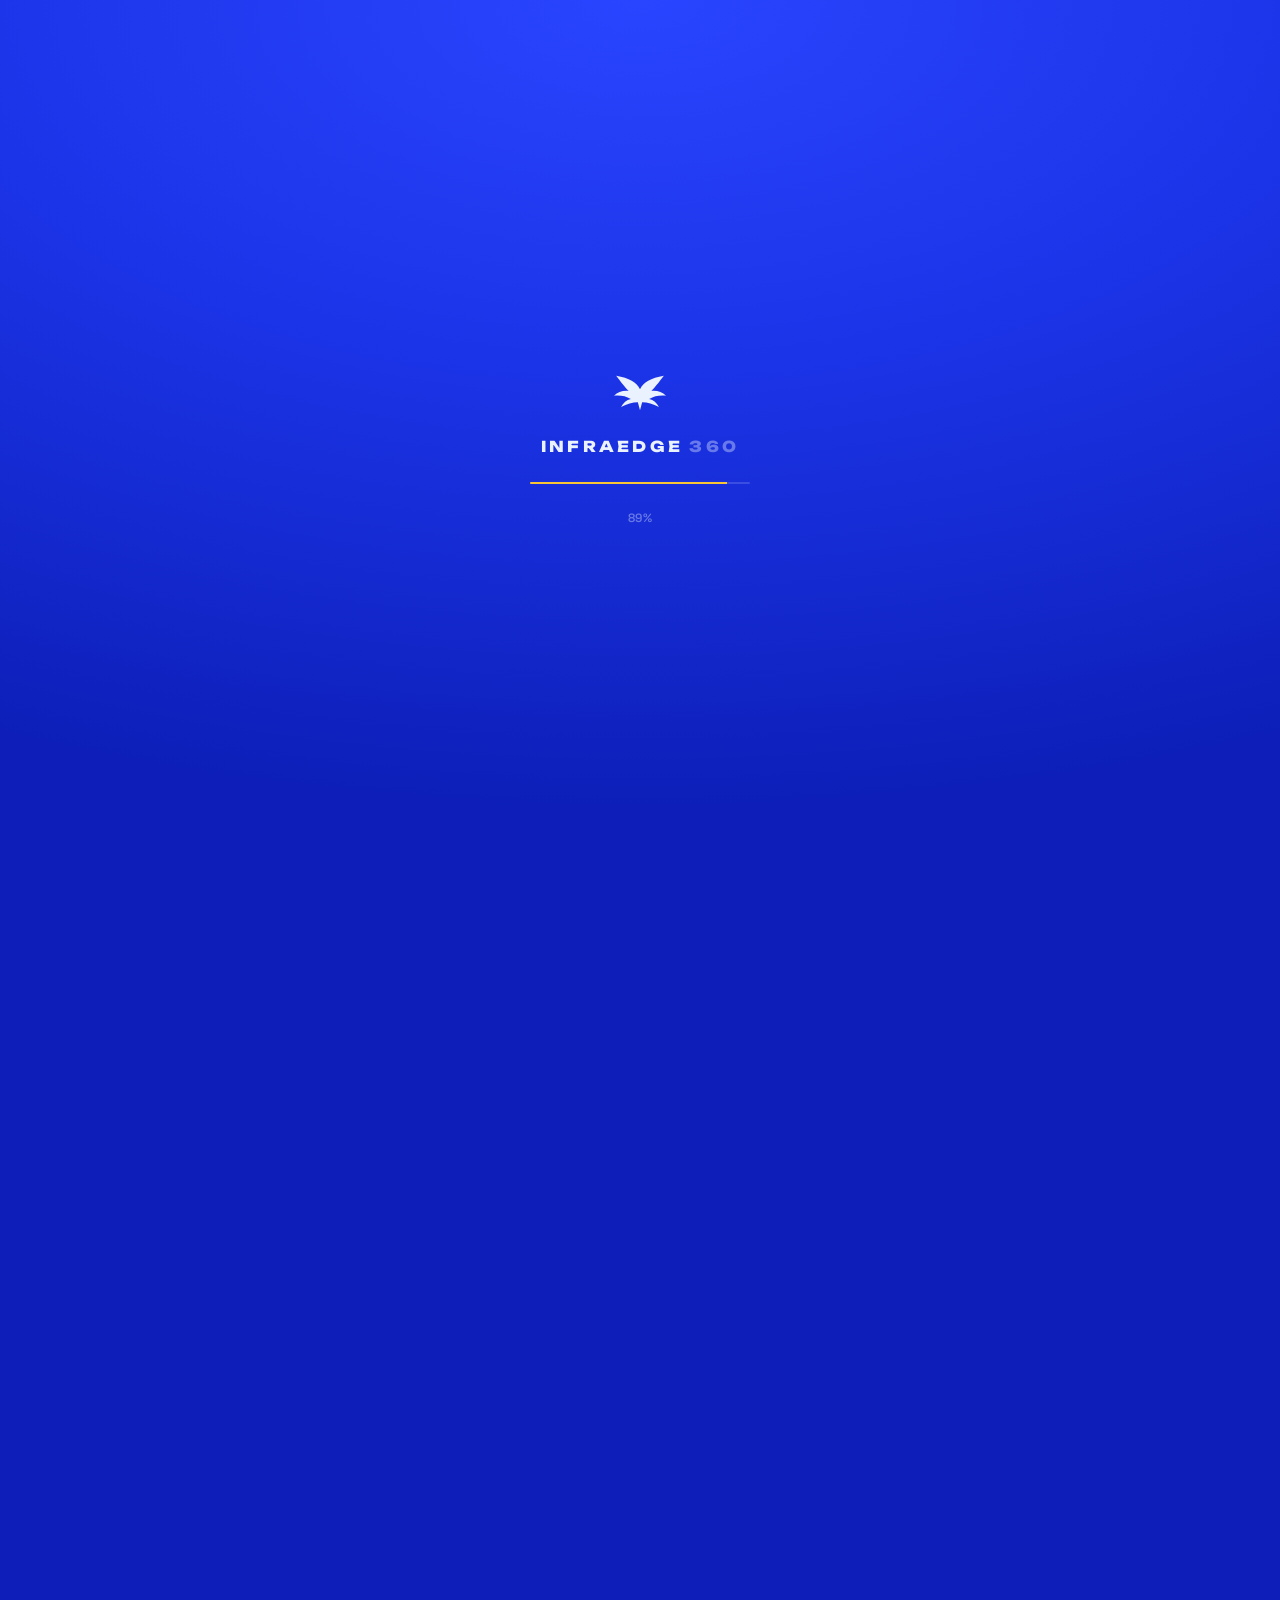
==== index.html @ 4cd75da1 "Rename infrahome.html to index.html" ====
<!DOCTYPE html>
<html lang="en">
<head>
<meta charset="UTF-8">
<meta name="viewport" content="width=device-width, initial-scale=1.0">
<title>InfraEdge 360</title>
<link rel="preconnect" href="https://fonts.googleapis.com">
<link rel="preconnect" href="https://fonts.gstatic.com" crossorigin>
<link href="https://fonts.googleapis.com/css2?family=Unbounded:wght@500;700;900&family=Space+Grotesk:wght@400;500;600;700&display=swap" rel="stylesheet">
<style>
  :root{
    --cobalt-1:#0d1fb8;
    --cobalt-2:#1c34e8;
    --cobalt-3:#2a45ff;
    --ice:#eaf1ff;
    --ice-dim:rgba(234,241,255,0.62);
    --ice-faint:rgba(234,241,255,0.38);
  }

  *{margin:0;padding:0;box-sizing:border-box;}

  /* ============ PRELOADER ============ */
  .preloader{
    position:fixed;
    inset:0;
    z-index:9999;
    display:flex;
    flex-direction:column;
    align-items:center;
    justify-content:center;
    gap:26px;
    background:
      radial-gradient(120% 90% at 50% 0%, var(--cobalt-3) 0%, var(--cobalt-2) 45%, var(--cobalt-1) 100%);
    transition:opacity .6s ease, visibility .6s ease;
  }

  .preloader.hide{
    opacity:0;
    visibility:hidden;
    pointer-events:none;
  }

  .preloader-mark{
    width:52px;
    height:36px;
    display:flex;
    align-items:center;
    justify-content:center;
    animation:preloader-pulse 1.6s ease-in-out infinite;
  }
  .preloader-mark svg{width:100%;height:100%;display:block;}

  @keyframes preloader-pulse{
    0%,100%{ transform:scale(1); opacity:1; }
    50%{ transform:scale(0.86); opacity:0.55; }
  }

  .preloader-word{
    font-family:'Unbounded',sans-serif;
    font-weight:800;
    font-size:15px;
    letter-spacing:0.22em;
    color:var(--ice);
    text-transform:uppercase;
  }
  .preloader-word span{
    color:var(--ice-faint);
    margin-left:6px;
  }

  .preloader-bar{
    width:220px;
    height:2px;
    background:rgba(234,241,255,0.16);
    overflow:hidden;
    border-radius:2px;
  }

  .preloader-bar-fill{
    height:100%;
    width:0%;
    background:#f8c635;
    transition:width .25s ease;
  }

  .preloader-percent{
    font-family:'Space Grotesk',sans-serif;
    font-size:12px;
    font-weight:600;
    letter-spacing:0.05em;
    color:var(--ice-faint);
  }

  @media (prefers-reduced-motion: reduce){
    .preloader-mark{ animation:none; }
  }

  html,body{
    height:100%;
    background:var(--cobalt-1);
    color:var(--ice);
    font-family:'Space Grotesk',sans-serif;
    overflow-x:hidden;
  }

  /* ============ HERO / BACKGROUND ============ */
  .hero{
    position:relative;
    min-height:100vh;
    width:100%;
    display:flex;
    flex-direction:column;
    justify-content:center;
    align-items:center;
    text-align:center;
    overflow:hidden;
    background:
      radial-gradient(120% 90% at 50% 0%, var(--cobalt-3) 0%, var(--cobalt-2) 45%, var(--cobalt-1) 100%);
  }

  /* Real video layer */
  .bg-video{
    position:absolute;
    inset:0;
    width:100%;
    height:100%;
    object-fit:cover;
    z-index:0;
    opacity:0.55;
    mix-blend-mode:screen;
    filter:saturate(1.3) contrast(1.05);
  }

  /* Canvas particle-streak layer */
  #streaks{
    position:absolute;
    inset:0;
    width:100%;
    height:100%;
    z-index:1;
    mix-blend-mode:overlay;
    opacity:0.9;
  }

  .hero::after{
    content:"";
    position:absolute;
    inset:0;
    z-index:2;
    background:radial-gradient(60% 55% at 50% 48%, rgba(13,31,184,0.15) 0%, rgba(13,31,184,0.55) 100%);
    pointer-events:none;
  }

  .top-border{
    position:absolute;
    top:0;left:0;right:0;
    height:3px;
    background:#000;
    z-index:5;
  }

  /* ============ NAV ============ */
  nav{
    position:absolute;
    top:0;left:0;right:0;
    z-index:10;
    display:grid;
    grid-template-columns:1fr auto 1fr;
    align-items:center;
    padding:32px 56px;
  }

  .nav-item{
    color:var(--ice-dim);
    font-size:14px;
    font-weight:600;
    letter-spacing:0.01em;
    text-decoration:none;
    transition:color .25s ease;
    display:inline-flex;
    align-items:baseline;
    gap:5px;
    line-height:1;
  }
  .nav-item:hover{color:var(--ice);}
  .nav-item sup{
    font-size:11px;
    color:var(--ice-faint);
    font-weight:600;
    top:0;
  }
  .nav-item.active{color:var(--ice);font-weight:700;}

  .nav-mark{
    width:26px;height:26px;
    display:flex;align-items:center;justify-content:center;
    justify-self:center;
  }
  .nav-mark svg{width:100%;height:100%;display:block;}

  .nav-left{justify-self:start;display:flex;gap:36px;align-items:center;}
  .nav-right{justify-self:end;display:flex;gap:36px;align-items:center;}

  /* ============ WORDMARK ============ */
  .wordmark-wrap{
    position:relative;
    z-index:6;
    padding:120px 24px 80px;
  }

  .wordmark{
    font-family:'Unbounded',sans-serif;
    font-weight:800;
    font-size:clamp(34px,6.4vw,84px);
    line-height:1.08;
    letter-spacing:-0.015em;
    color:var(--ice);
    display:flex;
    flex-direction:column;
    align-items:center;
    justify-content:center;
    user-select:none;
  }
  .wordmark span{display:block;}

  .tagline{
    margin-top:22px;
    max-width:780px;
    font-size:clamp(15px,1.7vw,19px);
    line-height:1.55;
    color:var(--ice-dim);
    font-weight:400;
    letter-spacing:0.005em;
  }
  .tagline strong{
    color:var(--ice);
    font-weight:700;
  }

  /* ============ CTA BUTTONS ============ */
  .cta-row{
    margin-top:40px;
    display:flex;
    gap:22px;
    flex-wrap:wrap;
    justify-content:center;
  }

  .btn{
    font-family:'Space Grotesk',sans-serif;
    font-size:15px;
    font-weight:700;
    letter-spacing:0.02em;
    text-decoration:none;
    padding:17px 30px;
    display:inline-flex;
    align-items:center;
    gap:10px;
    border-radius:2px;
    transition:transform .2s ease, box-shadow .2s ease, background .2s ease;
  }

  .btn-primary{
    background:#f8c635;
    color:#0d1fb8;
    box-shadow:6px 6px 0 rgba(0,0,0,0.18);
  }
  .btn-primary:hover{
    transform:translate(-2px,-2px);
    box-shadow:8px 8px 0 rgba(0,0,0,0.22);
  }
  .btn-primary svg{width:16px;height:16px;}

  .btn-outline{
    background:transparent;
    color:var(--ice);
    border:1.5px solid rgba(234,241,255,0.75);
  }
  .btn-outline:hover{
    background:rgba(234,241,255,0.08);
    border-color:var(--ice);
  }

  /* ============ STATS ROW ============ */
  .stats-row{
    margin-top:52px;
    display:flex;
    align-items:center;
    justify-content:center;
    gap:0;
    flex-wrap:wrap;
  }

  .stat{
    padding:0 34px;
    text-align:left;
  }
  .stat:not(:last-child){
    border-right:1px solid rgba(234,241,255,0.25);
  }

  .stat-num{
    font-family:'Unbounded',sans-serif;
    font-weight:800;
    font-size:clamp(26px,3.4vw,40px);
    line-height:1;
    color:var(--ice);
  }
  .stat-label{
    margin-top:6px;
    font-size:12px;
    font-weight:600;
    letter-spacing:0.04em;
    text-transform:uppercase;
    color:var(--ice-faint);
  }

  @media (max-width:640px){
    .stats-row{gap:18px;}
    .stat{padding:0 18px;}
  }

  /* ============ COMPANY ABOUT / VISION & MISSION ============ */
  .about-co{
    background:#05070f;
    color:var(--ice);
    padding:110px 56px 120px;
  }

  .about-co .eyebrow{
    color:var(--ice-faint);
  }

  .about-co-inner{
    max-width:1400px;
    margin:0 auto;
    display:grid;
    grid-template-columns:0.85fr 1.15fr;
    gap:56px;
    align-items:start;
  }

  .about-co-title{
    font-family:'Unbounded',sans-serif;
    font-weight:800;
    font-size:clamp(36px,5.6vw,68px);
    line-height:0.96;
    letter-spacing:-0.01em;
    text-transform:uppercase;
    color:var(--ice);
    margin-top:18px;
  }

  .about-co-title .outline{
    -webkit-text-stroke:1.5px var(--ice);
    color:transparent;
  }

  .about-co-desc{
    font-size:clamp(15px,1.5vw,17px);
    line-height:1.7;
    color:var(--ice-dim);
    max-width:640px;
  }

  .about-co-pillars{
    display:grid;
    grid-template-columns:1fr 1fr;
    gap:18px;
    margin-top:30px;
  }

  .pillar{
    background:rgba(234,241,255,0.05);
    border:1px solid rgba(234,241,255,0.10);
    border-left:3px solid #5a8bff;
    padding:22px 24px;
  }

  .pillar-label{
    display:block;
    font-family:'Unbounded',sans-serif;
    font-weight:800;
    font-size:12px;
    letter-spacing:0.08em;
    text-transform:uppercase;
    color:#5a8bff;
    margin-bottom:10px;
  }

  .pillar-text{
    font-size:14px;
    line-height:1.6;
    color:var(--ice-dim);
  }

  @media (max-width:900px){
    .about-co{ padding:70px 24px 80px; }
    .about-co-inner{ grid-template-columns:1fr; gap:28px; }
  }

  @media (max-width:520px){
    .about-co-pillars{ grid-template-columns:1fr; }
  }

  /* ============ SERVICES MARQUEE ============ */
  .marquee{
    position:relative;
    width:100%;
    background:#f6f5f1;
    overflow:hidden;
    padding:26px 0;
    border-top:1px solid rgba(13,31,184,0.08);
  }

  .marquee-track{
    display:flex;
    width:max-content;
    animation:marquee-scroll 26s linear infinite;
  }

  .marquee:hover .marquee-track{
    animation-play-state:paused;
  }

  .marquee-group{
    display:flex;
    align-items:center;
    flex-shrink:0;
  }

  .marquee-item{
    display:flex;
    align-items:center;
    font-family:'Unbounded',sans-serif;
    font-weight:800;
    font-size:clamp(24px,3.4vw,42px);
    letter-spacing:-0.01em;
    color:#0d1fb8;
    white-space:nowrap;
    padding:0 34px;
  }

  .marquee-dot{
    width:9px;height:9px;
    border-radius:50%;
    background:#0d1fb8;
    margin-left:34px;
    flex-shrink:0;
  }

  @keyframes marquee-scroll{
    from{ transform:translateX(0); }
    to{ transform:translateX(-50%); }
  }

  /* ============ SERVICES SECTION ============ */
  .services{
    background:#f6f5f1;
    color:#0b0e1a;
    padding:90px 56px 0;
  }

  .services-head{
    display:flex;
    justify-content:space-between;
    align-items:flex-end;
    gap:40px;
    flex-wrap:wrap;
    max-width:1400px;
    margin:0 auto 56px;
  }

  .eyebrow{
    font-family:'Space Grotesk',sans-serif;
    font-size:13px;
    font-weight:700;
    letter-spacing:0.14em;
    color:#5a5f73;
    margin-bottom:18px;
    display:block;
  }

  .services-title{
    font-family:'Unbounded',sans-serif;
    font-weight:800;
    font-size:clamp(34px,5.2vw,64px);
    line-height:0.98;
    letter-spacing:-0.01em;
    color:#0b0e1a;
    text-transform:uppercase;
    margin:0;
  }

  .services-title .outline{
    -webkit-text-stroke:1.5px #0b0e1a;
    color:transparent;
  }

  .services-sub{
    font-family:'Space Grotesk',sans-serif;
    font-size:clamp(15px,1.5vw,18px);
    line-height:1.5;
    color:#3d4258;
    max-width:360px;
    padding-bottom:8px;
  }

  .services-grid{
    max-width:1400px;
    margin:0 auto;
    display:grid;
    grid-template-columns:repeat(3, 1fr);
    gap:22px;
    background:transparent;
    padding-bottom:90px;
  }

  .service-card{
    position:relative;
    padding:26px 26px 24px;
    min-height:250px;
    display:flex;
    flex-direction:column;
    overflow:hidden;
    cursor:pointer;
    border-radius:14px;
    box-shadow:0 10px 24px -14px rgba(5,7,15,0.35);
    transition:transform .32s cubic-bezier(.2,.8,.2,1), box-shadow .32s ease;
    will-change:transform;
  }

  .service-card::before{
    content:"";
    position:absolute;
    inset:0;
    border-radius:14px;
    background:radial-gradient(120% 90% at 100% 0%, rgba(255,255,255,0.10), transparent 60%);
    opacity:0;
    transition:opacity .32s ease;
    pointer-events:none;
  }

  .service-card::after{
    content:"";
    position:absolute;
    left:0;right:0;bottom:0;
    height:0;
    background:currentColor;
    opacity:0.9;
    border-radius:0 0 14px 14px;
    transition:height .28s ease;
  }

  .service-card:hover{
    transform:translateY(-8px);
    box-shadow:0 26px 44px -16px rgba(5,7,15,0.5);
    z-index:2;
  }
  .service-card:hover::before{ opacity:1; }
  .service-card:hover::after{ height:4px; }
  .service-card:hover .card-icon{ transform:scale(1.08) rotate(-4deg); }
  .service-card:hover .card-title{ letter-spacing:0.002em; }
  .service-card:hover .card-link{ gap:9px; }

  .card-navy{ background:#0c1c6e; color:#eaf1ff; }
  .card-blue{ background:#1c34e8; color:#eaf1ff; }
  .card-black{ background:#05070f; color:#eaf1ff; border:1px solid rgba(234,241,255,0.10); }

  .card-navy::after,.card-blue::after,.card-black::after{ color:#5a8bff; }

  .card-top{
    display:flex;
    justify-content:space-between;
    align-items:flex-start;
    margin-bottom:22px;
  }

  .card-icon{
    width:40px;height:40px;
    background:#ffffff;
    color:#05070f;
    display:flex;align-items:center;justify-content:center;
    flex-shrink:0;
    transition:transform .32s cubic-bezier(.2,.8,.2,1);
  }
  .card-icon svg{width:19px;height:19px;}

  .card-index{
    font-family:'Space Grotesk',sans-serif;
    font-size:12px;
    font-weight:600;
    opacity:0.5;
  }

  .card-title{
    font-family:'Unbounded',sans-serif;
    font-weight:700;
    font-size:17px;
    line-height:1.25;
    margin-bottom:10px;
    transition:letter-spacing .32s ease;
  }

  .card-desc{
    font-family:'Space Grotesk',sans-serif;
    font-size:13px;
    line-height:1.5;
    opacity:0.75;
    max-width:300px;
    flex-grow:1;
  }

  .card-link{
    margin-top:18px;
    font-family:'Space Grotesk',sans-serif;
    font-size:12px;
    font-weight:700;
    letter-spacing:0.04em;
    text-decoration:none;
    color:inherit;
    display:inline-flex;
    align-items:center;
    gap:6px;
    width:fit-content;
    transition:gap .28s ease;
  }
  .card-link svg{width:12px;height:12px;}

  @media (max-width:900px){
    .services{padding:70px 24px 0;}
    .services-grid{grid-template-columns:1fr;}
  }

  @media (max-width:720px){
    nav{padding:22px 20px;}
    .nav-left, .nav-right{gap:20px;}
    .nav-item{font-size:12px;}
    .tagline{padding:0 12px;}
  }

  /* ============ BEHIND THE SCENES / PORTFOLIO REEL ============ */
  .bts{
    position:relative;
    background:#05070f;
    padding:110px 0 90px;
    overflow:hidden;
  }

  .bts-head{
    position:relative;
    max-width:1400px;
    margin:0 auto;
    padding:0 56px;
  }

  .bts-head .eyebrow{ color:var(--ice-faint); }

  .bts-heading{
    text-align:center;
    padding:0 24px 56px;
  }

  .bts-heading h2{
    font-family:'Unbounded',sans-serif;
    font-weight:800;
    text-transform:uppercase;
    line-height:0.92;
    letter-spacing:-0.01em;
    font-size:clamp(40px,7.4vw,110px);
    color:var(--ice);
  }

  .bts-heading .outline{
    -webkit-text-stroke:1.5px var(--ice);
    color:transparent;
  }

  /* INFINITE REEL WRAPPERS */
  .portfolio-reel-container{
    width:100%;
    overflow:hidden;
    position:relative;
  }

  .portfolio-reel-track{
    display:flex;
    width:max-content;
    animation:portfolio-scroll 35s linear infinite;
    will-change:transform;
  }

  .portfolio-reel-container:hover .portfolio-reel-track{
    animation-play-state:paused;
  }

  .bts-grid{
    display:grid;
    grid-template-columns:repeat(10, 280px);
    gap:12px;
    padding-right:12px;
    flex-shrink:0;
  }

  .bts-grid img{
    display:block;
    width:100%;
    aspect-ratio:4 / 3;
    object-fit:cover;
    background:#111528;
    border-radius:4px;
    transition:transform 0.3s ease, filter 0.3s ease;
  }

  .bts-grid img:hover{
    transform:scale(1.03);
    filter:brightness(1.1);
  }

  @keyframes portfolio-scroll{
    0%{ transform:translateX(0); }
    100%{ transform:translateX(-50%); }
  }

  .bts-foot{
    position:relative;
    max-width:1400px;
    margin:0 auto;
    padding:46px 56px 0;
    display:flex;
    justify-content:space-between;
    align-items:center;
    gap:24px;
    flex-wrap:wrap;
  }

  .bts-foot p{
    font-size:14px;
    line-height:1.5;
    color:var(--ice-dim);
    max-width:420px;
  }

  @media (max-width:900px){
    .bts{ padding:70px 0 60px; }
    .bts-head{ padding:0 24px; }
    .bts-grid{ grid-template-columns:repeat(10, 220px); gap:8px; padding-right:8px; }
    .bts-foot{ padding:34px 24px 0; }
  }

  @media (prefers-reduced-motion: reduce){
    .marquee-track, .portfolio-reel-track{ animation:none; }
  }

  /* ============ ABOUT / TEAM CAROUSEL ============ */
  .team{
    position:relative;
    background:#f6f5f1;
    color:#0b0e1a;
    padding:110px 56px 120px;
    overflow:hidden;
  }

  .team-head{
    max-width:1400px;
    margin:0 auto 46px;
  }

  .team-title{
    font-family:'Unbounded',sans-serif;
    font-weight:800;
    font-size:clamp(30px,4.6vw,54px);
    line-height:1.12;
    letter-spacing:-0.01em;
    color:#0b0e1a;
    max-width:640px;
  }

  .team-sub{
    margin-top:22px;
    font-size:clamp(15px,1.5vw,17px);
    line-height:1.6;
    color:#3d4258;
    max-width:560px;
  }

  .team-carousel-wrap{
    max-width:1400px;
    margin:0 auto;
    position:relative;
  }

  .team-viewport{
    overflow:hidden;
    width:100%;
  }

  .team-track{
    display:flex;
    gap:24px;
    will-change:transform;
    transition:transform .5s cubic-bezier(.2,.8,.2,1);
  }

  .team-card{
    position:relative;
    flex:0 0 calc((100% - 48px)/3);
    display:flex;
    flex-direction:column;
  }

  .team-photo-wrap{
    position:relative;
    background:#0b0e1a;
    border:2px solid #0b0e1a;
    box-shadow:9px 9px 0 rgba(11,14,26,0.9);
  }

  .team-photo{
    display:block;
    width:100%;
    aspect-ratio:3/3.35;
    object-fit:cover;
    filter:saturate(1.02);
  }

  .team-info{
    background:#fff;
    border:2px solid #0b0e1a;
    border-top:none;
    padding:18px 22px 20px;
    display:flex;
    align-items:flex-start;
    justify-content:space-between;
    gap:12px;
  }

  .team-name{
    font-family:'Unbounded',sans-serif;
    font-weight:800;
    font-size:15px;
    letter-spacing:0.005em;
    text-transform:uppercase;
    color:#0b0e1a;
    line-height:1.25;
  }

  .team-role{
    margin-top:7px;
    font-size:11px;
    font-weight:700;
    letter-spacing:0.06em;
    text-transform:uppercase;
    color:#5a5f73;
  }

  .team-index{
    font-family:'Space Grotesk',sans-serif;
    font-size:13px;
    font-weight:700;
    color:#0d1fb8;
    flex-shrink:0;
  }

  .team-controls{
    max-width:1400px;
    margin:38px auto 0;
    display:flex;
    align-items:center;
    justify-content:space-between;
    gap:24px;
  }

  .team-dots{
    display:flex;
    align-items:center;
    gap:8px;
  }

  .team-dot{
    width:10px;
    height:10px;
    border-radius:2px;
    border:2px solid #0b0e1a;
    background:transparent;
    padding:0;
    cursor:pointer;
    transition:width .3s ease, background .3s ease, border-color .3s ease;
  }

  .team-dot.active{
    width:34px;
    background:#0d1fb8;
    border-color:#0d1fb8;
  }

  .team-arrows{
    display:flex;
    gap:12px;
    flex-shrink:0;
  }

  .team-arrow{
    width:52px;
    height:52px;
    display:flex;
    align-items:center;
    justify-content:center;
    background:transparent;
    border:2px solid #0b0e1a;
    color:#0b0e1a;
    cursor:pointer;
    transition:background .25s ease, color .25s ease, border-color .25s ease;
  }
  .team-arrow svg{width:20px;height:20px;}

  .team-arrow:hover{
    background:#0b0e1a;
    color:#f6f5f1;
  }

  .team-arrow.next{
    background:#0d1fb8;
    border-color:#0d1fb8;
    color:#fff;
  }
  .team-arrow.next:hover{
    background:#0b0e1a;
    border-color:#0b0e1a;
  }

  .team-arrow:disabled{
    opacity:0.35;
    cursor:default;
  }
  .team-arrow:disabled:hover{
    background:transparent;
    color:#0b0e1a;
  }
  .team-arrow.next:disabled:hover{
    background:#0d1fb8;
    color:#fff;
  }

  @media (max-width:1080px){
    .team-card{ flex:0 0 calc((100% - 24px)/2); }
  }

  @media (max-width:720px){
    .team{ padding:80px 24px 90px; }
    .team-card{ flex:0 0 100%; }
    .team-controls{ margin-top:30px; }
  }

  /* ============ PROCESS / HOW WE WORK ============ */
  .process{
    background:#f6f5f1;
    color:#0b0e1a;
    padding:100px 56px 110px;
  }

  .process-head{
    max-width:1400px;
    margin:0 auto 56px;
  }

  .process-title{
    font-family:'Unbounded',sans-serif;
    font-weight:800;
    font-size:clamp(30px,4.8vw,58px);
    line-height:1.05;
    letter-spacing:-0.01em;
    text-transform:uppercase;
    color:#0b0e1a;
  }

  .process-title .accent{
    color:#0d1fb8;
  }

  .process-title .outline{
    -webkit-text-stroke:1.5px #0b0e1a;
    color:transparent;
  }

  .process-grid{
    max-width:1400px;
    margin:0 auto;
    display:grid;
    grid-template-columns:repeat(4, 1fr);
    gap:24px;
  }

  .process-card{
    background:#fff;
    border:2px solid #0b0e1a;
    box-shadow:8px 8px 0 rgba(11,14,26,0.9);
    padding:26px 24px 28px;
    display:flex;
    flex-direction:column;
  }

  .process-top{
    display:flex;
    align-items:center;
    gap:12px;
    margin-bottom:16px;
  }

  .process-num{
    font-family:'Unbounded',sans-serif;
    font-weight:800;
    font-size:20px;
    color:#0d1fb8;
    flex-shrink:0;
  }

  .process-line{
    flex:1;
    height:1px;
    background:#c9cad1;
  }

  .process-step-label{
    font-size:11px;
    font-weight:700;
    letter-spacing:0.08em;
    text-transform:uppercase;
    color:#5a5f73;
    flex-shrink:0;
  }

  .process-divider{
    height:2px;
    background:#0b0e1a;
    margin-bottom:18px;
  }

  .process-card-title{
    font-family:'Unbounded',sans-serif;
    font-weight:800;
    font-size:20px;
    letter-spacing:-0.005em;
    text-transform:uppercase;
    margin-bottom:12px;
  }

  .process-card-text{
    font-size:14px;
    line-height:1.6;
    color:#3d4258;
  }

  @media (max-width:1080px){
    .process-grid{ grid-template-columns:repeat(2, 1fr); gap:28px 24px; }
  }

  @media (max-width:640px){
    .process{ padding:80px 24px 90px; }
    .process-grid{ grid-template-columns:1fr; }
  }

  /* ============ COLLABORATIONS ============ */
  .collab{
    position:relative;
    background:#05070f;
    color:var(--ice);
    padding:110px 0 100px;
    overflow:hidden;
  }

  .collab-head{
    max-width:1000px;
    margin:0 auto;
    padding:0 24px;
    text-align:center;
  }

  .collab-head .eyebrow{
    color:var(--ice-faint);
    text-align:center;
  }

  .collab-title{
    font-family:'Unbounded',sans-serif;
    font-weight:800;
    font-size:clamp(32px,5.6vw,72px);
    line-height:1.05;
    letter-spacing:-0.01em;
    text-transform:uppercase;
    color:var(--ice);
  }

  .collab-title .accent{
    color:#5a8bff;
  }

  .collab-title .outline{
    -webkit-text-stroke:1.5px var(--ice);
    color:transparent;
  }

  .collab-sub{
    margin:22px auto 0;
    max-width:600px;
    font-size:clamp(14px,1.4vw,16px);
    line-height:1.6;
    color:var(--ice-dim);
  }

  .collab-rows{
    margin-top:64px;
    display:flex;
    flex-direction:column;
    gap:20px;
  }

  .collab-row{
    width:100%;
    overflow:hidden;
  }

  .collab-track{
    display:flex;
    width:max-content;
    gap:20px;
    animation:collab-scroll-left 32s linear infinite;
  }

  .collab-row.reverse .collab-track{
    animation-name:collab-scroll-right;
    animation-duration:36s;
  }

  .collab-row:hover .collab-track{
    animation-play-state:paused;
  }

  @keyframes collab-scroll-left{
    from{ transform:translateX(0); }
    to{ transform:translateX(-50%); }
  }
  @keyframes collab-scroll-right{
    from{ transform:translateX(-50%); }
    to{ transform:translateX(0); }
  }

  .collab-group{
    display:flex;
    gap:20px;
    flex-shrink:0;
  }

  .collab-chip{
    display:inline-flex;
    align-items:center;
    gap:12px;
    background:#fff;
    border:2px solid #0b0e1a;
    padding:14px 26px;
    flex-shrink:0;
    white-space:nowrap;
  }

  .collab-dot{
    width:9px;
    height:9px;
    background:#0d1fb8;
    flex-shrink:0;
  }

  .collab-logo{
    height:26px;
    width:auto;
    max-width:110px;
    object-fit:contain;
    flex-shrink:0;
    display:block;
  }

  .collab-name{
    font-family:'Unbounded',sans-serif;
    font-weight:800;
    font-size:18px;
    letter-spacing:-0.005em;
    text-transform:uppercase;
    color:#0b0e1a;
  }

  @media (prefers-reduced-motion: reduce){
    .collab-track{ animation:none; }
  }

  @media (max-width:640px){
    .collab{ padding:80px 0 80px; }
    .collab-chip{ padding:13px 20px; }
    .collab-name{ font-size:15px; }
  }

  /* ============ TRUST STRIP ============ */
  .trust-strip{
    background:#f6f5f1;
    padding:0 56px 110px;
  }

  .trust-grid{
    max-width:1400px;
    margin:0 auto;
    display:grid;
    grid-template-columns:repeat(4, 1fr);
    gap:20px;
  }

  .trust-card{
    background:#fff;
    border:2px solid #0b0e1a;
    padding:22px 24px;
    display:flex;
    align-items:flex-start;
    gap:14px;
  }

  .trust-icon{
    width:22px;
    height:22px;
    flex-shrink:0;
    margin-top:1px;
    border-radius:50%;
    border:2px solid #0d1fb8;
    color:#0d1fb8;
    display:flex;
    align-items:center;
    justify-content:center;
  }
  .trust-icon svg{ width:12px; height:12px; }

  .trust-text{
    font-size:14px;
    font-weight:600;
    line-height:1.4;
    color:#0b0e1a;
  }

  @media (max-width:1080px){
    .trust-grid{ grid-template-columns:repeat(2, 1fr); }
  }

  @media (max-width:720px){
    .trust-strip{ padding:0 24px 90px; }
    .trust-grid{ grid-template-columns:1fr; gap:14px; }
  }

/* =========================================================
   SHORTENED FOOTER
   Only footer styles added/changed
========================================================= */

.site-footer{
  position:relative;
  width:100%;
  overflow:hidden;
  background:#000;
  color:#eaf3ff;
  font-family:'Space Grotesk',Arial,sans-serif;
}

.footer-glow{
  position:absolute;
  left:-18%;
  bottom:-70%;
  width:136%;
  height:140%;
  pointer-events:none;
  background:
    radial-gradient(
      ellipse at 48% 34%,
      rgba(0,145,255,1) 0%,
      rgba(0,100,255,.96) 22%,
      rgba(0,55,205,.82) 43%,
      rgba(0,20,95,.46) 64%,
      transparent 79%
    );
  filter:blur(48px);
  transform:rotate(-7deg) scale(1.15);
}

.site-footer::before{
  content:"";
  position:absolute;
  left:-25%;
  bottom:-30%;
  width:150%;
  height:70%;
  pointer-events:none;
  background:
    radial-gradient(
      ellipse at center,
      rgba(0,153,255,.9) 0%,
      rgba(0,105,255,.62) 34%,
      transparent 73%
    );
  filter:blur(78px);
}

.site-footer::after{
  content:"";
  position:absolute;
  inset:0;
  pointer-events:none;
  background:
    linear-gradient(
      to bottom,
      rgba(0,0,0,0) 0%,
      rgba(0,0,0,.04) 35%,
      rgba(0,0,0,.22) 100%
    );
}

.footer-content{
  position:relative;
  z-index:5;
  width:100%;
  padding:60px 40px 28px;
  display:flex;
  flex-direction:column;
  gap:48px;
}

.footer-brand{
  display:flex;
  flex-direction:column;
  align-items:flex-start;
}

.footer-logo{
  font-family:'Unbounded','Arial Black',Arial,sans-serif;
  font-size:clamp(34px,4.4vw,60px);
  line-height:.86;
  font-weight:900;
  letter-spacing:-.09em;
  color:#e9f5ff;
  margin-bottom:18px;
}

.footer-location-row{
  display:flex;
  align-items:center;
  gap:13px;
  margin-bottom:9px;
  font-size:15px;
  font-weight:600;
  color:rgba(225,238,255,.78);
}

.footer-arrow{
  font-size:19px;
  margin-left:2px;
}

.location-pill{
  display:inline-flex;
  align-items:center;
  justify-content:center;
  height:25px;
  min-width:38px;
  padding:0 9px;
  border:2px solid #008cff;
  border-radius:50px;
  color:#008cff;
  font-size:11px;
  font-weight:700;
}

.globe-icon{
  width:35px;
  height:25px;
  display:flex;
  align-items:center;
  justify-content:center;
  border:2px solid #008cff;
  border-radius:50%;
  color:#008cff;
  font-size:20px;
  line-height:1;
}

.footer-links{
  position:static;
  display:grid;
  grid-template-columns:120px 140px;
  column-gap:30px;
}

.footer-nav,
.footer-social{
  display:flex;
  flex-direction:column;
  gap:10px;
}

.footer-links a{
  color:rgba(225,232,242,.55);
  text-decoration:none;
  font-size:15px;
  line-height:1.1;
  transition:color .25s ease,transform .25s ease;
}

.footer-links a:hover{
  color:#fff;
  transform:translateX(3px);
}

.footer-social a{
  display:flex;
  align-items:center;
  justify-content:space-between;
  gap:12px;
}

.footer-social a span{
  font-size:16px;
  color:rgba(225,232,242,.65);
}

.footer-bottom{
  position:relative;
  z-index:10;
  width:100%;
  display:grid;
  grid-template-columns:1fr auto 1fr;
  align-items:center;
  gap:25px;
  font-size:12px;
  color:rgba(225,238,255,.72);
  border-top:1px solid rgba(225,238,255,.12);
  padding-top:20px;
}

.footer-copyright{text-align:left;}

.footer-legal{
  display:flex;
  align-items:center;
  justify-content:center;
  gap:24px;
}

.footer-legal a{
  color:rgba(225,238,255,.72);
  text-decoration:none;
  white-space:nowrap;
  transition:color .25s ease;
}

.footer-legal a:hover{color:#fff;}

.footer-credit{
  display:flex;
  align-items:center;
  justify-content:flex-end;
  gap:15px;
  white-space:nowrap;
}

@media (max-width:900px){
  .footer-content{
    padding:40px 30px 24px;
    gap:36px;
  }

  .footer-links{
    grid-template-columns:1fr 1fr;
  }

  .footer-bottom{
    grid-template-columns:1fr;
    gap:14px;
    text-align:center;
  }

  .footer-copyright,
  .footer-credit{
    justify-content:center;
    text-align:center;
  }
}

@media (max-width:600px){
  .footer-content{
    padding:32px 22px 22px;
    gap:30px;
  }

  .footer-logo{font-size:42px;}

  .footer-location-row{
    flex-wrap:wrap;
    font-size:13px;
    gap:10px;
  }

  .footer-legal{
    flex-wrap:wrap;
    gap:10px 18px;
  }

  .footer-credit{
    flex-wrap:wrap;
  }
}

</style>
</head>
<body>

<div class="preloader" id="preloader">
  <div class="preloader-mark">
    <svg viewBox="0 0 48 32" fill="none">
      <path d="M24 12.5
               C21 6 14 2 2 0
               C7 6.5 10 10.5 13.5 14
               C8 13.5 3.5 15 0 18.5
               C6.5 18 11 19 15.5 21.5
               C11.5 22.5 8.5 25 6.5 29
               C12 26 17 24.5 22 24.5
               L24 32
               L26 24.5
               C31 24.5 36 26 41.5 29
               C39.5 25 36.5 22.5 32.5 21.5
               C37 19 41.5 18 48 18.5
               C44.5 15 40 13.5 34.5 14
               C38 10.5 41 6.5 46 0
               C34 2 27 6 24 12.5 Z"
            fill="#eaf1ff"/>
    </svg>
  </div>
  <div class="preloader-word">InfraEdge<span>360</span></div>
  <div class="preloader-bar"><div class="preloader-bar-fill" id="preloaderFill"></div></div>
  <div class="preloader-percent" id="preloaderPercent">0%</div>
</div>

<script>
(function(){
  document.documentElement.style.overflow = 'hidden';

  const preloader = document.getElementById('preloader');
  const fill = document.getElementById('preloaderFill');
  const percent = document.getElementById('preloaderPercent');
  let progress = 0;
  let pageLoaded = false;
  let finished = false;

  const timer = setInterval(() => {
    const cap = pageLoaded ? 100 : 90;
    const step = progress < 70 ? (4 + Math.random() * 8) : (1 + Math.random() * 2);
    progress = Math.min(progress + step, cap);
    fill.style.width = progress + '%';
    percent.textContent = Math.floor(progress) + '%';
    if(progress >= 100){
      clearInterval(timer);
      finish();
    }
  }, 160);

  function finish(){
    if(finished) return;
    finished = true;
    setTimeout(() => {
      preloader.classList.add('hide');
      document.documentElement.style.overflow = '';
      setTimeout(() => preloader.remove(), 650);
    }, 200);
  }

  window.addEventListener('load', () => { pageLoaded = true; });

  // Safety net so the preloader never blocks the site for too long
  setTimeout(() => {
    pageLoaded = true;
    progress = 100;
    fill.style.width = '100%';
    percent.textContent = '100%';
    clearInterval(timer);
    finish();
  }, 5000);
})();
</script>

<div class="hero">
  <div class="top-border"></div>

  <video class="bg-video" autoplay muted loop playsinline poster="">
    <source src="imgvid\video\Video Project 1.mp4" type="video/mp4">
  </video>

  <canvas id="streaks"></canvas>

  <nav>
    <div class="nav-left">
      <a href="#work" class="nav-item">Featured Work <sup>[6]</sup></a>
      <a href="portfolio.html" class="nav-item">Portfolio <sup>[25]</sup></a>
    </div>

    <div class="nav-mark" aria-label="logo">
      <svg viewBox="0 0 48 32" fill="none">
        <path d="M24 12.5
                 C21 6 14 2 2 0
                 C7 6.5 10 10.5 13.5 14
                 C8 13.5 3.5 15 0 18.5
                 C6.5 18 11 19 15.5 21.5
                 C11.5 22.5 8.5 25 6.5 29
                 C12 26 17 24.5 22 24.5
                 L24 32
                 L26 24.5
                 C31 24.5 36 26 41.5 29
                 C39.5 25 36.5 22.5 32.5 21.5
                 C37 19 41.5 18 48 18.5
                 C44.5 15 40 13.5 34.5 14
                 C38 10.5 41 6.5 46 0
                 C34 2 27 6 24 12.5 Z"
              fill="#eaf1ff"/>
      </svg>
    </div>

    <div class="nav-right">
      <a href="#company-about" class="nav-item active">About</a>
      <a href="contact.html" class="nav-item">Contact</a>
    </div>
  </nav>

  <div class="wordmark-wrap">
    <div class="wordmark">
      <span>We build the</span>
      <span>edge your brand</span>
      <span>deserves.</span>
    </div>
    <p class="tagline">
      <strong>Branding, business, media marketing, Websites — under one roof.</strong>
      A 360° studio pairing Gen-Z creativity with grown-up execution.
    </p>

    <div class="cta-row">
      <a href="contact.html" class="btn btn-primary">
        BOOK A CONSULTATION
        <svg viewBox="0 0 24 24" fill="none" stroke="#0d1fb8" stroke-width="2.4" stroke-linecap="round" stroke-linejoin="round">
          <line x1="6" y1="18" x2="18" y2="6"/>
          <polyline points="8 6 18 6 18 16"/>
        </svg>
      </a>
      <a href="#services" class="btn btn-outline">EXPLORE SERVICES</a>
    </div>

    <div class="stats-row">
      <div class="stat">
        <div class="stat-num">6+</div>
        <div class="stat-label">Service Lines</div>
      </div>
      <div class="stat">
        <div class="stat-num">40+</div>
        <div class="stat-label">Projects Shipped</div>
      </div>
      <div class="stat">
        <div class="stat-num">77%</div>
        <div class="stat-label">Client Retention</div>
      </div>
    </div>
  </div>
</div>

<div class="marquee" aria-label="Our services">
  <div class="marquee-track">
    <div class="marquee-group">
      <span class="marquee-item">CONSULTING</span><span class="marquee-dot"></span>
      <span class="marquee-item">LEGAL</span><span class="marquee-dot"></span>
      <span class="marquee-item">EVENTS</span><span class="marquee-dot"></span>
      <span class="marquee-item">CREATIVE</span><span class="marquee-dot"></span>
      <span class="marquee-item">WEBSITES</span><span class="marquee-dot"></span>
      <span class="marquee-item">MEDIA</span><span class="marquee-dot"></span>
    </div>
    <div class="marquee-group" aria-hidden="true">
      <span class="marquee-item">CONSULTING</span><span class="marquee-dot"></span>
      <span class="marquee-item">LEGAL</span><span class="marquee-dot"></span>
      <span class="marquee-item">EVENTS</span><span class="marquee-dot"></span>
      <span class="marquee-item">CREATIVE</span><span class="marquee-dot"></span>
      <span class="marquee-item">WEBSITES</span><span class="marquee-dot"></span>
      <span class="marquee-item">MEDIA</span><span class="marquee-dot"></span>
    </div>
  </div>
</div>

<div class="about-co" id="company-about">
  <div class="about-co-inner">
    <div>
      <span class="eyebrow">/01 · About us</span>
      <h2 class="about-co-title">WHO WE <span class="outline">ARE.</span></h2>
    </div>

    <div>
      <p class="about-co-desc">InfraEdge 360 is a hybrid creative studio for founders who don't have time to manage six vendors. One team, one point of contact, six service lines — legal, consulting, creative, media, events, and web — run by senior operators, not middlemen.</p>

      <div class="about-co-pillars">
        <div class="pillar">
          <span class="pillar-label">Vision</span>
          <p class="pillar-text">To be the single infrastructure layer every ambitious brand plugs into, replacing a maze of freelancers and agencies with one accountable partner.</p>
        </div>
        <div class="pillar">
          <span class="pillar-label">Mission</span>
          <p class="pillar-text">Deliver senior-level execution across every discipline, at startup speed, without the agency markup or the freelancer chaos.</p>
        </div>
      </div>
    </div>
  </div>
</div>

<div class="services" id="services">
  <div class="services-head">
    <div>
      <span class="eyebrow">/02 · WHAT WE DO</span>
      <h2 class="services-title">SIX SHARP<br>SERVICE <span class="outline">LINES.</span></h2>
    </div>
    <p class="services-sub">One partner for the whole ride — from first pixel to first press release, from cap table to compliance.</p>
  </div>

  <div class="services-grid">
    
    <div class="service-card card-navy">
      <div class="card-top">
        <div class="card-icon">
          <svg viewBox="0 0 24 24" fill="none" stroke="currentColor" stroke-width="2" stroke-linecap="round" stroke-linejoin="round"><rect x="2" y="7" width="20" height="14" rx="2"/><path d="M16 21V5a2 2 0 0 0-2-2h-4a2 2 0 0 0-2 2v16"/></svg>
        </div>
        <span class="card-index">01</span>
      </div>
      <div class="card-title">Business Consultation</div>
      <p class="card-desc">GTM, ops &amp; growth advisory for founders who want playbooks, not platitudes.</p>
      <a href="business.html" class="card-link">LEARN MORE <svg viewBox="0 0 24 24" fill="none" stroke="currentColor" stroke-width="2.5" stroke-linecap="round" stroke-linejoin="round"><line x1="6" y1="18" x2="18" y2="6"/><polyline points="8 6 18 6 18 16"/></svg></a>
    </div>

    <div class="service-card card-black">
      <div class="card-top">
        <div class="card-icon">
          <svg viewBox="0 0 24 24" fill="none" stroke="currentColor" stroke-width="2" stroke-linecap="round" stroke-linejoin="round"><circle cx="13.5" cy="6.5" r=".5" fill="currentColor"/><circle cx="17.5" cy="10.5" r=".5" fill="currentColor"/><circle cx="8.5" cy="7.5" r=".5" fill="currentColor"/><circle cx="6.5" cy="12.5" r=".5" fill="currentColor"/><path d="M12 2C6.5 2 2 6.5 2 12s4.5 10 10 10c.9 0 1.5-.7 1.5-1.5 0-.4-.2-.8-.5-1.1-.3-.3-.5-.7-.5-1.1 0-.8.7-1.5 1.5-1.5H16c3.3 0 6-2.7 6-6 0-4.4-4.5-8-10-8z"/></svg>
        </div>
        <span class="card-index">02</span>
      </div>
      <div class="card-title">Creative Solutions</div>
      <p class="card-desc">Brand identity, design systems &amp; campaign concepts that give your ideas a distinct edge.</p>
      <a href="creative.html" class="card-link">LEARN MORE <svg viewBox="0 0 24 24" fill="none" stroke="currentColor" stroke-width="2.5" stroke-linecap="round" stroke-linejoin="round"><line x1="6" y1="18" x2="18" y2="6"/><polyline points="8 6 18 6 18 16"/></svg></a>
    </div>

    <div class="service-card card-navy">
      <div class="card-top">
        <div class="card-icon">
          <svg viewBox="0 0 24 24" fill="none" stroke="currentColor" stroke-width="2" stroke-linecap="round" stroke-linejoin="round"><path d="M12 3v18M5 8l-3 6a4 4 0 0 0 8 0zM19 8l-3 6a4 4 0 0 0 8 0zM5 8h14M8 3h8"/></svg>
        </div>
        <span class="card-index">03</span>
      </div>
      <div class="card-title">Legal Services</div>
      <p class="card-desc">Company setup, contracts, IP &amp; compliance — legal muscle without the intimidation.</p>
      <a href="legal.html" class="card-link">LEARN MORE <svg viewBox="0 0 24 24" fill="none" stroke="currentColor" stroke-width="2.5" stroke-linecap="round" stroke-linejoin="round"><line x1="6" y1="18" x2="18" y2="6"/><polyline points="8 6 18 6 18 16"/></svg></a>
    </div>

    <div class="service-card card-black">
      <div class="card-top">
        <div class="card-icon">
          <svg viewBox="0 0 24 24" fill="none" stroke="currentColor" stroke-width="2" stroke-linecap="round" stroke-linejoin="round"><path d="M15 4V2M15 16v-2M8 9h2M20 9h2M17.8 11.8L19 13M15 9h.01M17.8 6.2L19 5M3 21l9-9M12.2 6.2L11 5"/></svg>
        </div>
        <span class="card-index">04</span>
      </div>
      <div class="card-title">Event Management</div>
      <p class="card-desc">End-to-end planning and on-ground execution — launches, activations, and everything in between.</p>
      <a href="event.html" class="card-link">LEARN MORE <svg viewBox="0 0 24 24" fill="none" stroke="currentColor" stroke-width="2.5" stroke-linecap="round" stroke-linejoin="round"><line x1="6" y1="18" x2="18" y2="6"/><polyline points="8 6 18 6 18 16"/></svg></a>
    </div>

    <div class="service-card card-navy">
      <div class="card-top">
        <div class="card-icon">
          <svg viewBox="0 0 24 24" fill="none" stroke="currentColor" stroke-width="2" stroke-linecap="round" stroke-linejoin="round"><path d="M23 19a2 2 0 0 1-2 2H3a2 2 0 0 1-2-2V8a2 2 0 0 1 2-2h4l2-3h6l2 3h4a2 2 0 0 1 2 2z"/><circle cx="12" cy="13" r="4"/></svg>
        </div>
        <span class="card-index">05</span>
      </div>
      <div class="card-title">Media Solutions</div>
      <p class="card-desc">Photo, video &amp; branded content that's built to hold attention across every platform.</p>
      <a href="media.html" class="card-link">LEARN MORE <svg viewBox="0 0 24 24" fill="none" stroke="currentColor" stroke-width="2.5" stroke-linecap="round" stroke-linejoin="round"><line x1="6" y1="18" x2="18" y2="6"/><polyline points="8 6 18 6 18 16"/></svg></a>
    </div>

    <div class="service-card card-black">
      <div class="card-top">
        <div class="card-icon">
          <svg viewBox="0 0 24 24" fill="none" stroke="currentColor" stroke-width="2" stroke-linecap="round" stroke-linejoin="round"><polyline points="16 18 22 12 16 6"/><polyline points="8 6 2 12 8 18"/></svg>
        </div>
        <span class="card-index">06</span>
      </div>
      <div class="card-title">Website Dev &amp; Maintenance</div>
      <p class="card-desc">Pixel-tight websites &amp; web apps. Continuous care, updates, and performance tuning after launch.</p>
      <a href="webdev.html" class="card-link">LEARN MORE <svg viewBox="0 0 24 24" fill="none" stroke="currentColor" stroke-width="2.5" stroke-linecap="round" stroke-linejoin="round"><line x1="6" y1="18" x2="18" y2="6"/><polyline points="8 6 18 6 18 16"/></svg></a>
    </div>

  </div>
</div>

<!-- ============ BEHIND THE SCENES / PORTFOLIO ============ -->
<section class="bts" id="behind-the-scenes">
  <div class="bts-head">
    <span class="eyebrow">/03 · OUR WORK</span>
  </div>

  <div class="bts-heading">
    <h2><span class="outline">PORTFOLIO</span></h2>
  </div>

  <!-- Auto-Scrolling Grid Reel -->
  <div class="portfolio-reel-container" aria-label="Portfolio image reel">
    <div class="portfolio-reel-track">
      
      <!-- Primary Image Set -->
      <div class="bts-grid">
        <img src="imgvid\images\homepics\1.jpg" alt="On-set crew setting up a camera rig" loading="lazy">
        <img src="imgvid\images\homepics\2.jpg" alt="Photographer lighting a studio shot" loading="lazy">
        <img src="imgvid\images\homepics\3.jpg" alt="Talent posing for a brand shoot" loading="lazy">
        <img src="imgvid\images\homepics\4.jpg" alt="Crew reviewing footage on a monitor" loading="lazy">
        <img src="imgvid\images\homepics\5.jpg" alt="Camera operator framing a shot courtside" loading="lazy">
        <img src="imgvid\images\homepics\6.jpg" alt="Behind-the-scenes group photo with crew" loading="lazy">
        <img src="imgvid\images\homepics\7.jpg" alt="Green screen setup with camera operator" loading="lazy">
        <img src="imgvid\images\homepics\8.jpg" alt="Crew directing talent on location" loading="lazy">
        <img src="imgvid\images\homepics\9.jpg" alt="Two crew members walking gear across a court" loading="lazy">
        <img src="imgvid\images\homepics\10.jpg" alt="Camera operator with gimbal rig on set" loading="lazy">
        <img src="imgvid\images\homepics\11.jpg" alt="Boom operator capturing audio on field" loading="lazy">
        <img src="imgvid\images\homepics\12.jpg" alt="Crew huddled around a production monitor" loading="lazy">
        <img src="imgvid\images\homepics\16.jpg" alt="Crew coordinating a field shoot" loading="lazy">
        <img src="imgvid\images\homepics\13.jpg" alt="Talent shaking hands after a shoot" loading="lazy">
        <img src="imgvid\images\homepics\15.jpg" alt="Photographer capturing an athlete in a stadium" loading="lazy">
        <img src="imgvid\images\homepics\14.jpg" alt="Two athletes walking together on the court" loading="lazy">
        <img src="imgvid\images\homepics\17.jpg" alt="Backstage production setup in a locker room" loading="lazy">
        <img src="imgvid\images\homepics\18.jpg" alt="Crane operator setting up an outdoor shot" loading="lazy">
        <img src="imgvid\images\homepics\19.jpg" alt="Full crew setting up lighting rig on a field" loading="lazy">
        <img src="imgvid\images\homepics\20.jpg" alt="Wide production crew shot on the sideline" loading="lazy">
      </div>

      <!-- Duplicate Image Set for Continuous Infinite Loop -->
      <div class="bts-grid" aria-hidden="true">
        <img src="imgvid\images\homepics\1.jpg" alt="" loading="lazy">
        <img src="imgvid\images\homepics\2.jpg" alt="" loading="lazy">
        <img src="imgvid\images\homepics\3.jpg" alt="" loading="lazy">
        <img src="imgvid\images\homepics\4.jpg" alt="" loading="lazy">
        <img src="imgvid\images\homepics\5.jpg" alt="" loading="lazy">
        <img src="imgvid\images\homepics\6.jpg" alt="" loading="lazy">
        <img src="imgvid\images\homepics\7.jpg" alt="" loading="lazy">
        <img src="imgvid\images\homepics\8.jpg" alt="" loading="lazy">
        <img src="imgvid\images\homepics\9.jpg" alt="" loading="lazy">
        <img src="imgvid\images\homepics\10.jpg" alt="" loading="lazy">
        <img src="imgvid\images\homepics\11.jpg" alt="" loading="lazy">
        <img src="imgvid\images\homepics\12.jpg" alt="" loading="lazy">
        <img src="imgvid\images\homepics\16.jpg" alt="" loading="lazy">
        <img src="imgvid\images\homepics\13.jpg" alt="" loading="lazy">
        <img src="imgvid\images\homepics\15.jpg" alt="" loading="lazy">
        <img src="imgvid\images\homepics\14.jpg" alt="" loading="lazy">
        <img src="imgvid\images\homepics\17.jpg" alt="" loading="lazy">
        <img src="imgvid\images\homepics\18.jpg" alt="" loading="lazy">
        <img src="imgvid\images\homepics\19.jpg" alt="" loading="lazy">
        <img src="imgvid\images\homepics\20.jpg" alt="" loading="lazy">
      </div>

    </div>
  </div>
</section>


<!-- ============ PROCESS / HOW WE WORK ============ -->
<section class="process" id="process">
  <div class="process-head">
    <span class="eyebrow">/04 · How we work</span>
    <h2 class="process-title">A process built for<br><span class="outline">Speed</span> &amp; clarity.</h2>
  </div>

  <div class="process-grid">

    <div class="process-card">
      <div class="process-top">
        <span class="process-num">01</span>
        <span class="process-line"></span>
        <span class="process-step-label">Step</span>
      </div>
      <div class="process-divider"></div>
      <div class="process-card-title">Discover</div>
      <p class="process-card-text">We audit your brand, market, and moat. No stock questionnaires — real founder chats.</p>
    </div>

    <div class="process-card">
      <div class="process-top">
        <span class="process-num">02</span>
        <span class="process-line"></span>
        <span class="process-step-label">Step</span>
      </div>
      <div class="process-divider"></div>
      <div class="process-card-title">Design</div>
      <p class="process-card-text">Positioning, visual system &amp; scope. Locked docs, clear deliverables, zero scope creep.</p>
    </div>

    <div class="process-card">
      <div class="process-top">
        <span class="process-num">03</span>
        <span class="process-line"></span>
        <span class="process-step-label">Step</span>
      </div>
      <div class="process-divider"></div>
      <div class="process-card-title">Deploy</div>
      <p class="process-card-text">Sprint mode. Weekly demos, async updates, and shipped work — not slide decks.</p>
    </div>

    <div class="process-card">
      <div class="process-top">
        <span class="process-num">04</span>
        <span class="process-line"></span>
        <span class="process-step-label">Step</span>
      </div>
      <div class="process-divider"></div>
      <div class="process-card-title">Drive</div>
      <p class="process-card-text">Post-launch growth: analytics, iteration, and content flywheels that compound.</p>
    </div>

  </div>
</section>

<!-- ============ TRUST STRIP ============ -->
<section class="trust-strip">
  <div class="trust-grid">

    <div class="trust-card">
      <span class="trust-icon">
        <svg viewBox="0 0 24 24" fill="none" stroke="currentColor" stroke-width="3" stroke-linecap="round" stroke-linejoin="round"><polyline points="20 6 9 17 4 12"/></svg>
      </span>
      <span class="trust-text">One partner across product, marketing &amp; ops</span>
    </div>

    <div class="trust-card">
      <span class="trust-icon">
        <svg viewBox="0 0 24 24" fill="none" stroke="currentColor" stroke-width="3" stroke-linecap="round" stroke-linejoin="round"><polyline points="20 6 9 17 4 12"/></svg>
      </span>
      <span class="trust-text">Senior operators, not freshers on training wheels</span>
    </div>

    <div class="trust-card">
      <span class="trust-icon">
        <svg viewBox="0 0 24 24" fill="none" stroke="currentColor" stroke-width="3" stroke-linecap="round" stroke-linejoin="round"><polyline points="20 6 9 17 4 12"/></svg>
      </span>
      <span class="trust-text">Fixed-scope sprints — no billable-hour theatre</span>
    </div>

    <div class="trust-card">
      <span class="trust-icon">
        <svg viewBox="0 0 24 24" fill="none" stroke="currentColor" stroke-width="3" stroke-linecap="round" stroke-linejoin="round"><polyline points="20 6 9 17 4 12"/></svg>
      </span>
      <span class="trust-text">Founder-friendly contracts &amp; transparent pricing</span>
    </div>

  </div>
</section>



<!-- ============ COLLABORATIONS ============ -->
<section class="collab" id="collaborations">
  <div class="bts-head">
    <span class="eyebrow">/05 · Collaborations</span>
  </div>
  <div class="collab-head">
    <h2 class="collab-title">Brands we've <span class="outline">SHIPPEd</span> with.</h2>
    <p class="collab-sub">From scrappy startups to scaling teams — here's a slice of the people we've built alongside.</p>
  </div>

  <div class="collab-rows">
    <div class="collab-row">
      <div class="collab-track">
        <div class="collab-group">
          <div class="collab-chip"><img class="collab-logo" src="imgvid\images\logos\realhost.jpg" alt="Real Host logo" onerror="this.remove()"><span class="collab-name">Real Host</span></div>
          <div class="collab-chip"><img class="collab-logo" src="imgvid\images\logos\dalejamboree.jpg" alt="Dale Jamboore logo" onerror="this.remove()"><span class="collab-name">Dale Jamboore</span></div>
          <div class="collab-chip"><img class="collab-logo" src="imgvid\logos\discover-uttarakhand-magazine.png" alt="Discover Uttarakhand Magazine logo" onerror="this.remove()"><span class="collab-name">Discover Uttrakhand Magzine</span></div>
          <div class="collab-chip"><img class="collab-logo" src="imgvid\logos\graphic-era.png" alt="Graphic Era logo" onerror="this.remove()"><span class="collab-name">Graphic Era</span></div>
          <div class="collab-chip"><img class="collab-logo" src="imgvid\logos\uttranchal.png" alt="Uttranchal logo" onerror="this.remove()"><span class="collab-name">Uttranchal</span></div>
          <div class="collab-chip"><img class="collab-logo" src="imgvid\logos\shivalik-college.png" alt="Shivalik College logo" onerror="this.remove()"><span class="collab-name">Shivalik College</span></div>
          <div class="collab-chip"><img class="collab-logo" src="imgvid\logos\ipl.png" alt="IPL logo" onerror="this.remove()"><span class="collab-name">IPL</span></div>
          <div class="collab-chip"><img class="collab-logo" src="imgvid\logos\team-innovation.png" alt="Team Innovation logo" onerror="this.remove()"><span class="collab-name">Team Innovation</span></div>
          <div class="collab-chip"><img class="collab-logo" src="imgvid\logos\sunburn.png" alt="Sunburn logo" onerror="this.remove()"><span class="collab-name">Sunburn</span></div>
        </div>
        <div class="collab-group" aria-hidden="true">
          <div class="collab-chip"><img class="collab-logo" src="imgvid\logos\real-host.png" alt="" onerror="this.remove()"><span class="collab-name">Real Host</span></div>
          <div class="collab-chip"><img class="collab-logo" src="imgvid\logos\dale-jamboore.png" alt="" onerror="this.remove()"><span class="collab-name">Dale Jamboore</span></div>
          <div class="collab-chip"><img class="collab-logo" src="imgvid\logos\discover-uttarakhand-magazine.png" alt="" onerror="this.remove()"><span class="collab-name">Discover Uttrakhand Magzine</span></div>
          <div class="collab-chip"><img class="collab-logo" src="imgvid\logos\graphic-era.png" alt="" onerror="this.remove()"><span class="collab-name">Graphic Era</span></div>
          <div class="collab-chip"><img class="collab-logo" src="imgvid\logos\uttranchal.png" alt="" onerror="this.remove()"><span class="collab-name">Uttranchal</span></div>
          <div class="collab-chip"><img class="collab-logo" src="imgvid\logos\shivalik-college.png" alt="" onerror="this.remove()"><span class="collab-name">Shivalik College</span></div>
          <div class="collab-chip"><img class="collab-logo" src="imgvid\logos\ipl.png" alt="" onerror="this.remove()"><span class="collab-name">IPL</span></div>
          <div class="collab-chip"><img class="collab-logo" src="imgvid\logos\team-innovation.png" alt="" onerror="this.remove()"><span class="collab-name">Team Innovation</span></div>
          <div class="collab-chip"><img class="collab-logo" src="imgvid\logos\sunburn.png" alt="" onerror="this.remove()"><span class="collab-name">Sunburn</span></div>
        </div>
      </div>
    </div>

    <div class="collab-row reverse">
      <div class="collab-track">
        <div class="collab-group">
          <div class="collab-chip"><img class="collab-logo" src="imgvid\logos\bmw.png" alt="BMW logo" onerror="this.remove()"><span class="collab-name">BMW</span></div>
          <div class="collab-chip"><img class="collab-logo" src="imgvid\logos\mahindra.png" alt="Mahindra logo" onerror="this.remove()"><span class="collab-name">Mahindra</span></div>
          <div class="collab-chip"><img class="collab-logo" src="imgvid\logos\ongc.png" alt="ONGC logo" onerror="this.remove()"><span class="collab-name">ONGC</span></div>
          <div class="collab-chip"><img class="collab-logo" src="imgvid\logos\redfm.png" alt="Red FM logo" onerror="this.remove()"><span class="collab-name">RedFM</span></div>
          <div class="collab-chip"><img class="collab-logo" src="imgvid\logos\mall-of-dehradun.png" alt="Mall of Dehradun logo" onerror="this.remove()"><span class="collab-name">Mall of Dehradun</span></div>
          <div class="collab-chip"><img class="collab-logo" src="imgvid\logos\katyani-medical-centre.png" alt="Katyani Medical Centre logo" onerror="this.remove()"><span class="collab-name">Katyani Medical Centre</span></div>
          <div class="collab-chip"><img class="collab-logo" src="imgvid\logos\fairfield-by-marriott.png" alt="Fairfield by Marriott logo" onerror="this.remove()"><span class="collab-name">Fairfield by Marriott</span></div>
          <div class="collab-chip"><img class="collab-logo" src="imgvid\logos\seedhe-maut.png" alt="Seedhe Maut logo" onerror="this.remove()"><span class="collab-name">Seedhe Maut</span></div>
        </div>
        <div class="collab-group" aria-hidden="true">
          <div class="collab-chip"><img class="collab-logo" src="imgvid\logos\bmw.png" alt="" onerror="this.remove()"><span class="collab-name">BMW</span></div>
          <div class="collab-chip"><img class="collab-logo" src="imgvid\logos\mahindra.png" alt="" onerror="this.remove()"><span class="collab-name">Mahindra</span></div>
          <div class="collab-chip"><img class="collab-logo" src="imgvid\logos\ongc.png" alt="" onerror="this.remove()"><span class="collab-name">ONGC</span></div>
          <div class="collab-chip"><img class="collab-logo" src="imgvid\logos\redfm.png" alt="" onerror="this.remove()"><span class="collab-name">RedFM</span></div>
          <div class="collab-chip"><img class="collab-logo" src="imgvid\logos\mall-of-dehradun.png" alt="" onerror="this.remove()"><span class="collab-name">Mall of Dehradun</span></div>
          <div class="collab-chip"><img class="collab-logo" src="imgvid\logos\katyani-medical-centre.png" alt="" onerror="this.remove()"><span class="collab-name">Katyani Medical Centre</span></div>
          <div class="collab-chip"><img class="collab-logo" src="imgvid\logos\fairfield-by-marriott.png" alt="" onerror="this.remove()"><span class="collab-name">Fairfield by Marriott</span></div>
          <div class="collab-chip"><img class="collab-logo" src="imgvid\logos\seedhe-maut.png" alt="" onerror="this.remove()"><span class="collab-name">Seedhe Maut</span></div>
        </div>
      </div>
    </div>
  </div>
</section>




<!-- =========================================================
     SHORTENED FOOTER
========================================================= -->
<footer class="site-footer" id="contact">

  <div class="footer-glow"></div>

  <div class="footer-content">

    <div class="footer-brand">

      <div class="footer-logo">INFRAEDGE 360</div>

      <div class="footer-location-row">
        <span>Based in</span>
        <span class="footer-arrow">→</span>

        <span class="location-pill">INDIA</span>
      </div>

      <div class="footer-location-row">
        <span>Available Worldwide</span>
      </div>

    </div>

    <div class="footer-links">

      <div class="footer-nav">
        <a href="#home">Home</a>
        <a href="#work">Work</a>
        <a href="#company-about">About us</a>
        <a href="contact.html">Contact</a>
      </div>

      <div class="footer-social">
        <a href="#" target="_blank" rel="noopener">
          Instagram <span>↗</span>
        </a>
        <a href="#" target="_blank" rel="noopener">
          LinkedIn <span>↗</span>
        </a>
        <a href="mailto:hello@infraedge360.com">
          Email <span>↗</span>
        </a>
      </div>

    </div>

    <div class="footer-bottom">

      <div class="footer-copyright">
        @ 2026 InfraEdge 360, All Rights Reserved
      </div>

      <div class="footer-legal">
        <a href="#">Privacy Policy</a>
        <a href="#">Terms of Services</a>
        <a href="#">Cookie Policy</a>
      </div>

      <div class="footer-credit">
        <span>infraedge360©</span>
        <span>Site by infraedge360</span>
      </div>

    </div>

  </div>
</footer>


<script>
// Lightweight particle streak canvas setup
const canvas = document.getElementById('streaks');
const ctx = canvas.getContext('2d');
let w, h, particles;

function resize(){
  w = canvas.width = canvas.offsetWidth * devicePixelRatio;
  h = canvas.height = canvas.offsetHeight * devicePixelRatio;
}

function makeParticles(n){
  const arr = [];
  for(let i=0;i<n;i++){
    arr.push({
      x: Math.random()*w,
      y: Math.random()*h,
      len: (20 + Math.random()*90) * devicePixelRatio,
      speed: (0.6 + Math.random()*2.4) * devicePixelRatio,
      angle: (-0.5 + Math.random()*0.3),
      alpha: 0.08 + Math.random()*0.35,
      width: (0.6 + Math.random()*1.6) * devicePixelRatio
    });
  }
  return arr;
}

function init(){
  resize();
  particles = makeParticles(Math.floor((w*h)/38000));
}

function draw(){
  ctx.clearRect(0,0,w,h);
  ctx.strokeStyle = '#000000';
  for(const p of particles){
    ctx.globalAlpha = p.alpha;
    ctx.lineWidth = p.width;
    ctx.beginPath();
    ctx.moveTo(p.x, p.y);
    const ex = p.x + Math.cos(p.angle)*p.len;
    const ey = p.y + Math.sin(p.angle)*p.len;
    ctx.lineTo(ex, ey);
    ctx.stroke();

    p.x += Math.cos(p.angle)*p.speed;
    p.y += Math.sin(p.angle)*p.speed;

    if(p.x < -100 || p.x > w+100 || p.y < -100 || p.y > h+100){
      p.x = Math.random()*w;
      p.y = Math.random()*h;
    }
  }
  ctx.globalAlpha = 1;
  requestAnimationFrame(draw);
}

window.addEventListener('resize', init);
init();
draw();

</script>

</body>
</html>
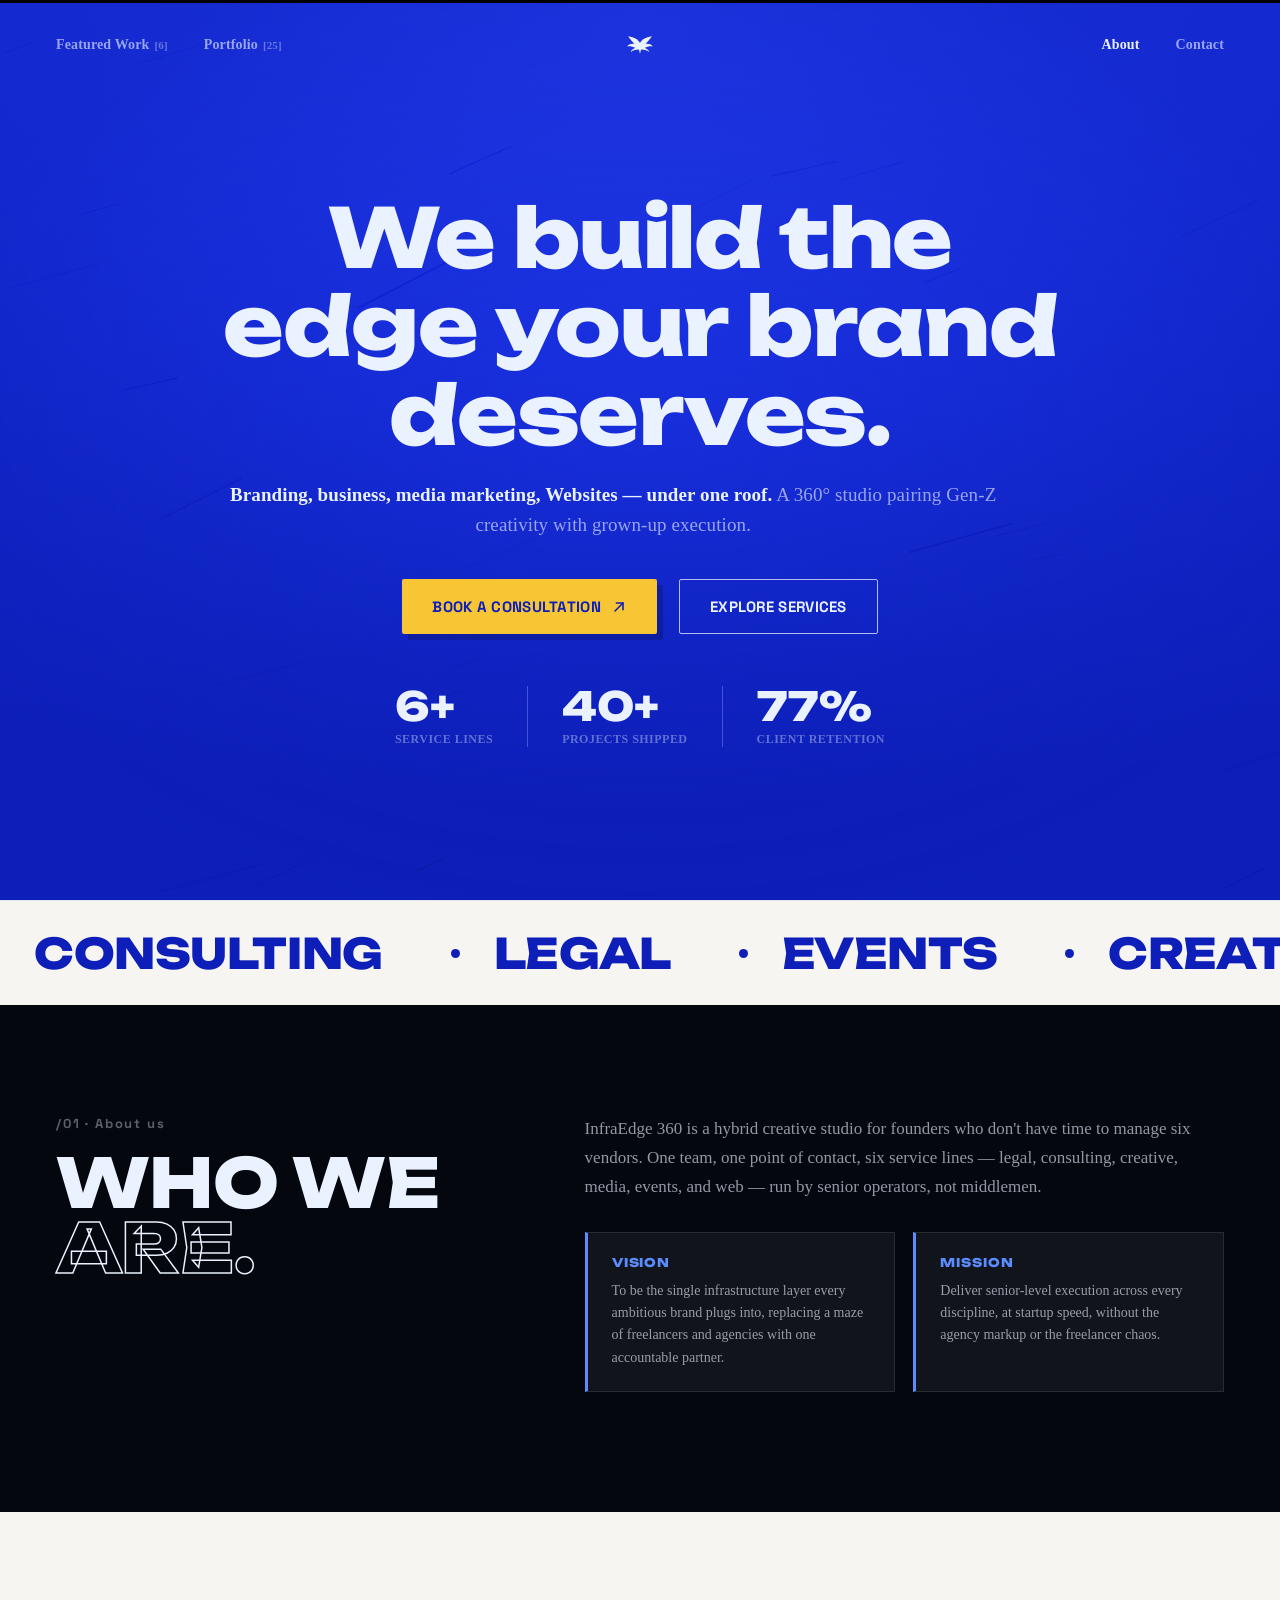
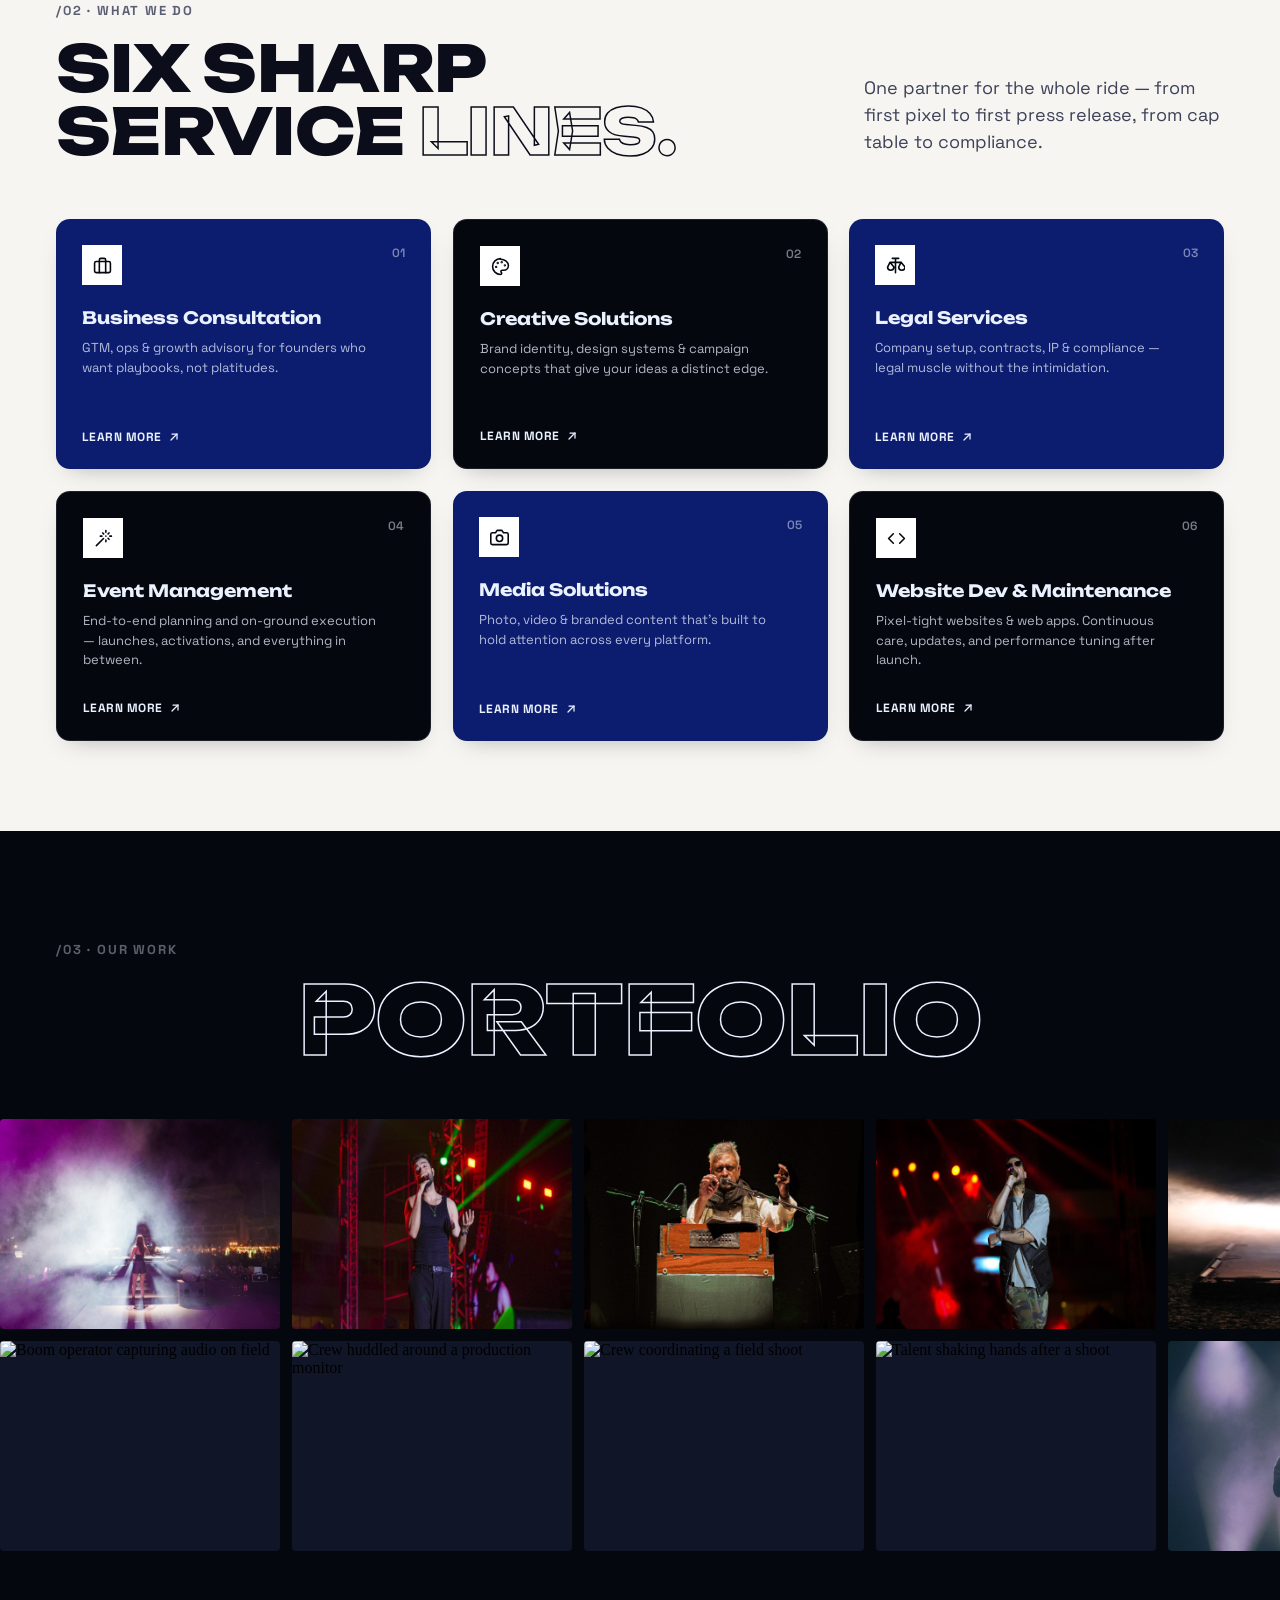
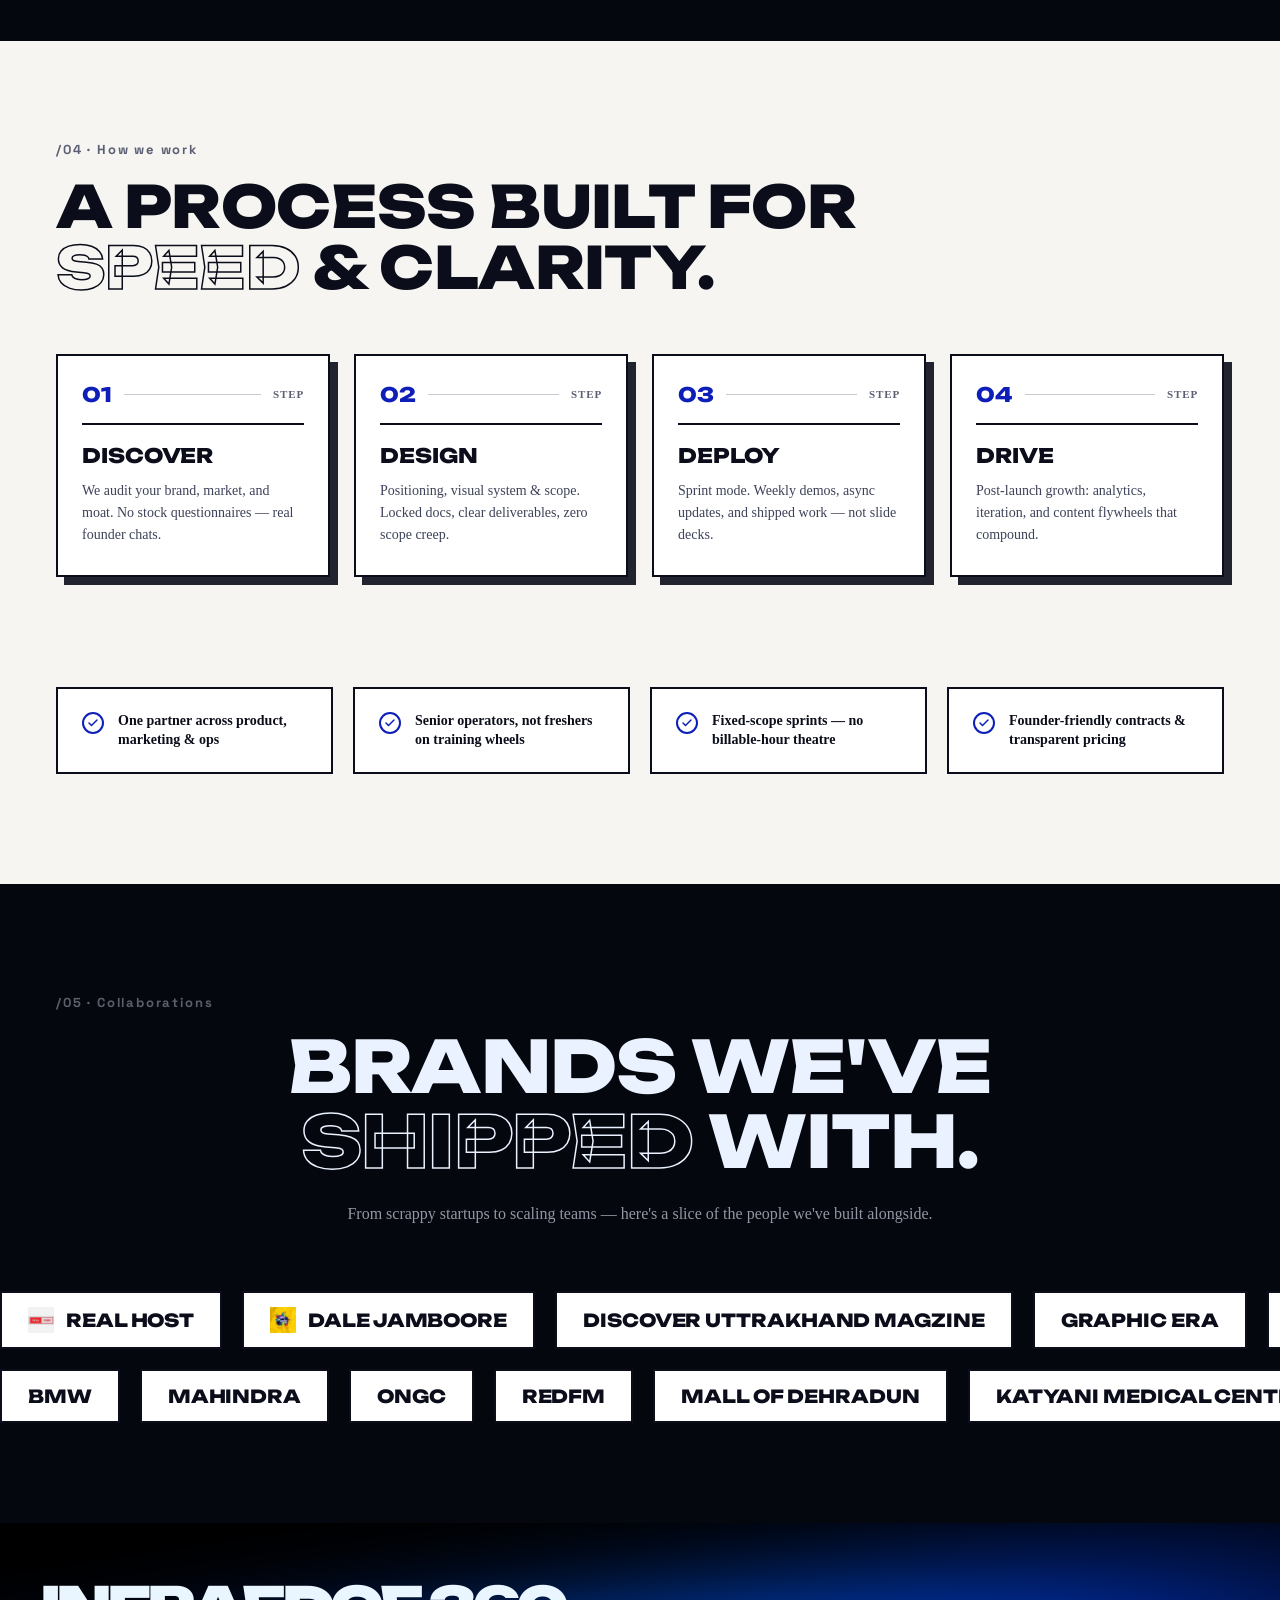
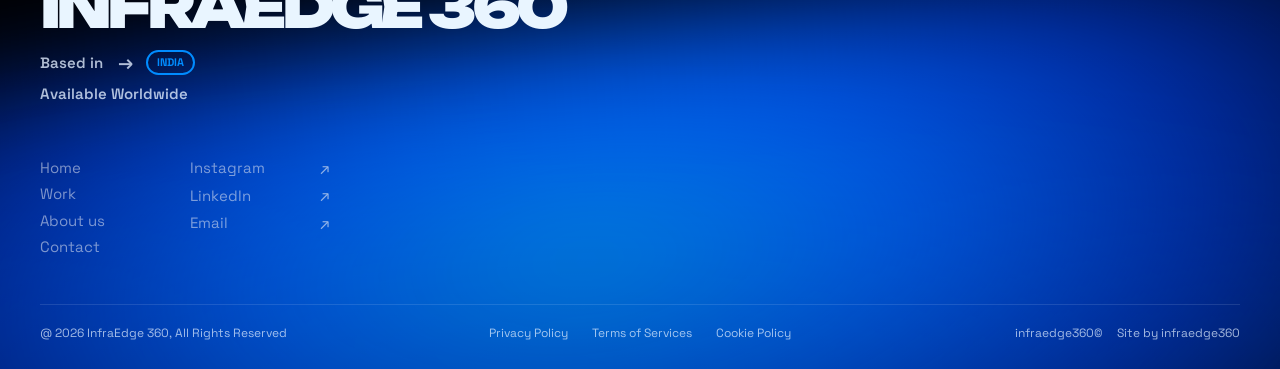
==== commit 0d75e674: "first fix" ====
--- a/index.html
+++ b/index.html
@@ -20,7 +20,7 @@
   *{margin:0;padding:0;box-sizing:border-box;}
 
   /* ============ PRELOADER ============ */
-  .preloader{
+  /* .preloader{
     position:fixed;
     inset:0;
     z-index:9999;
@@ -101,7 +101,7 @@
     color:var(--ice);
     font-family:'Space Grotesk',sans-serif;
     overflow-x:hidden;
-  }
+  } */
 
   /* ============ HERO / BACKGROUND ============ */
   .hero{
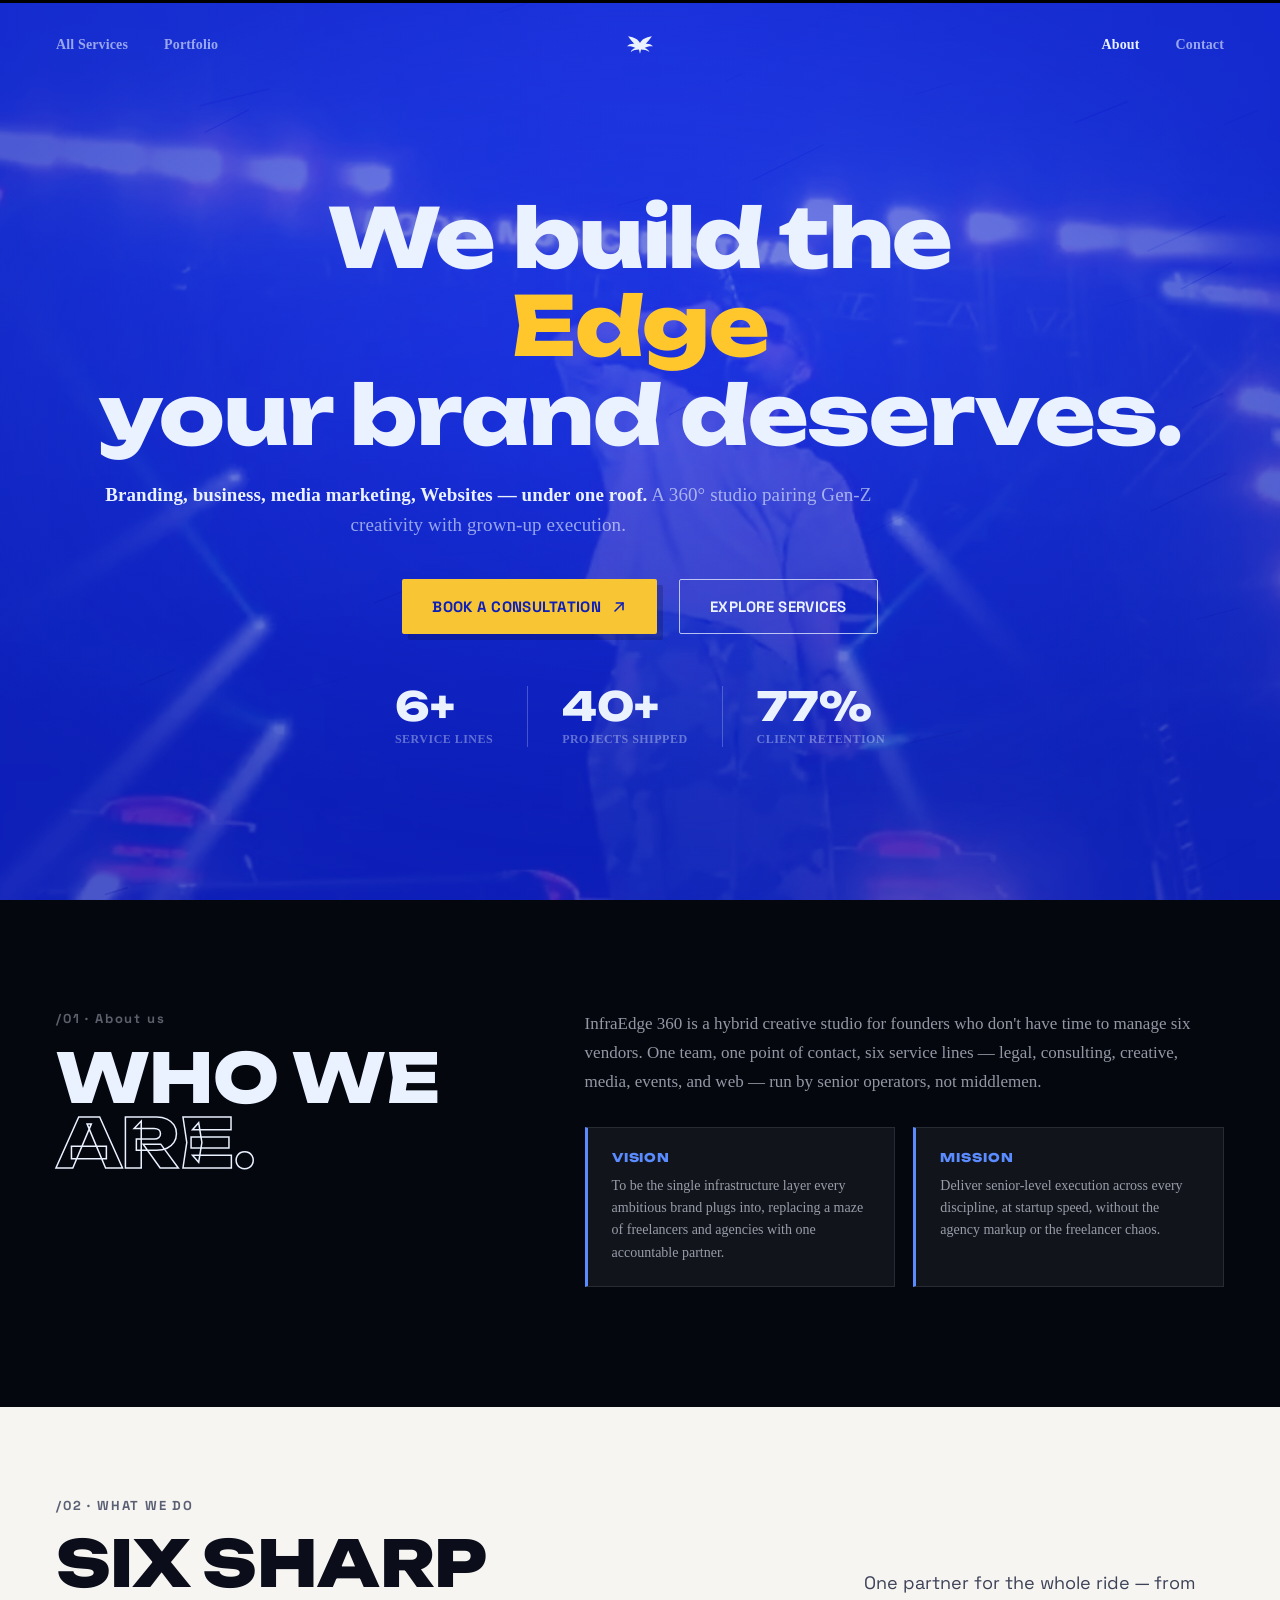
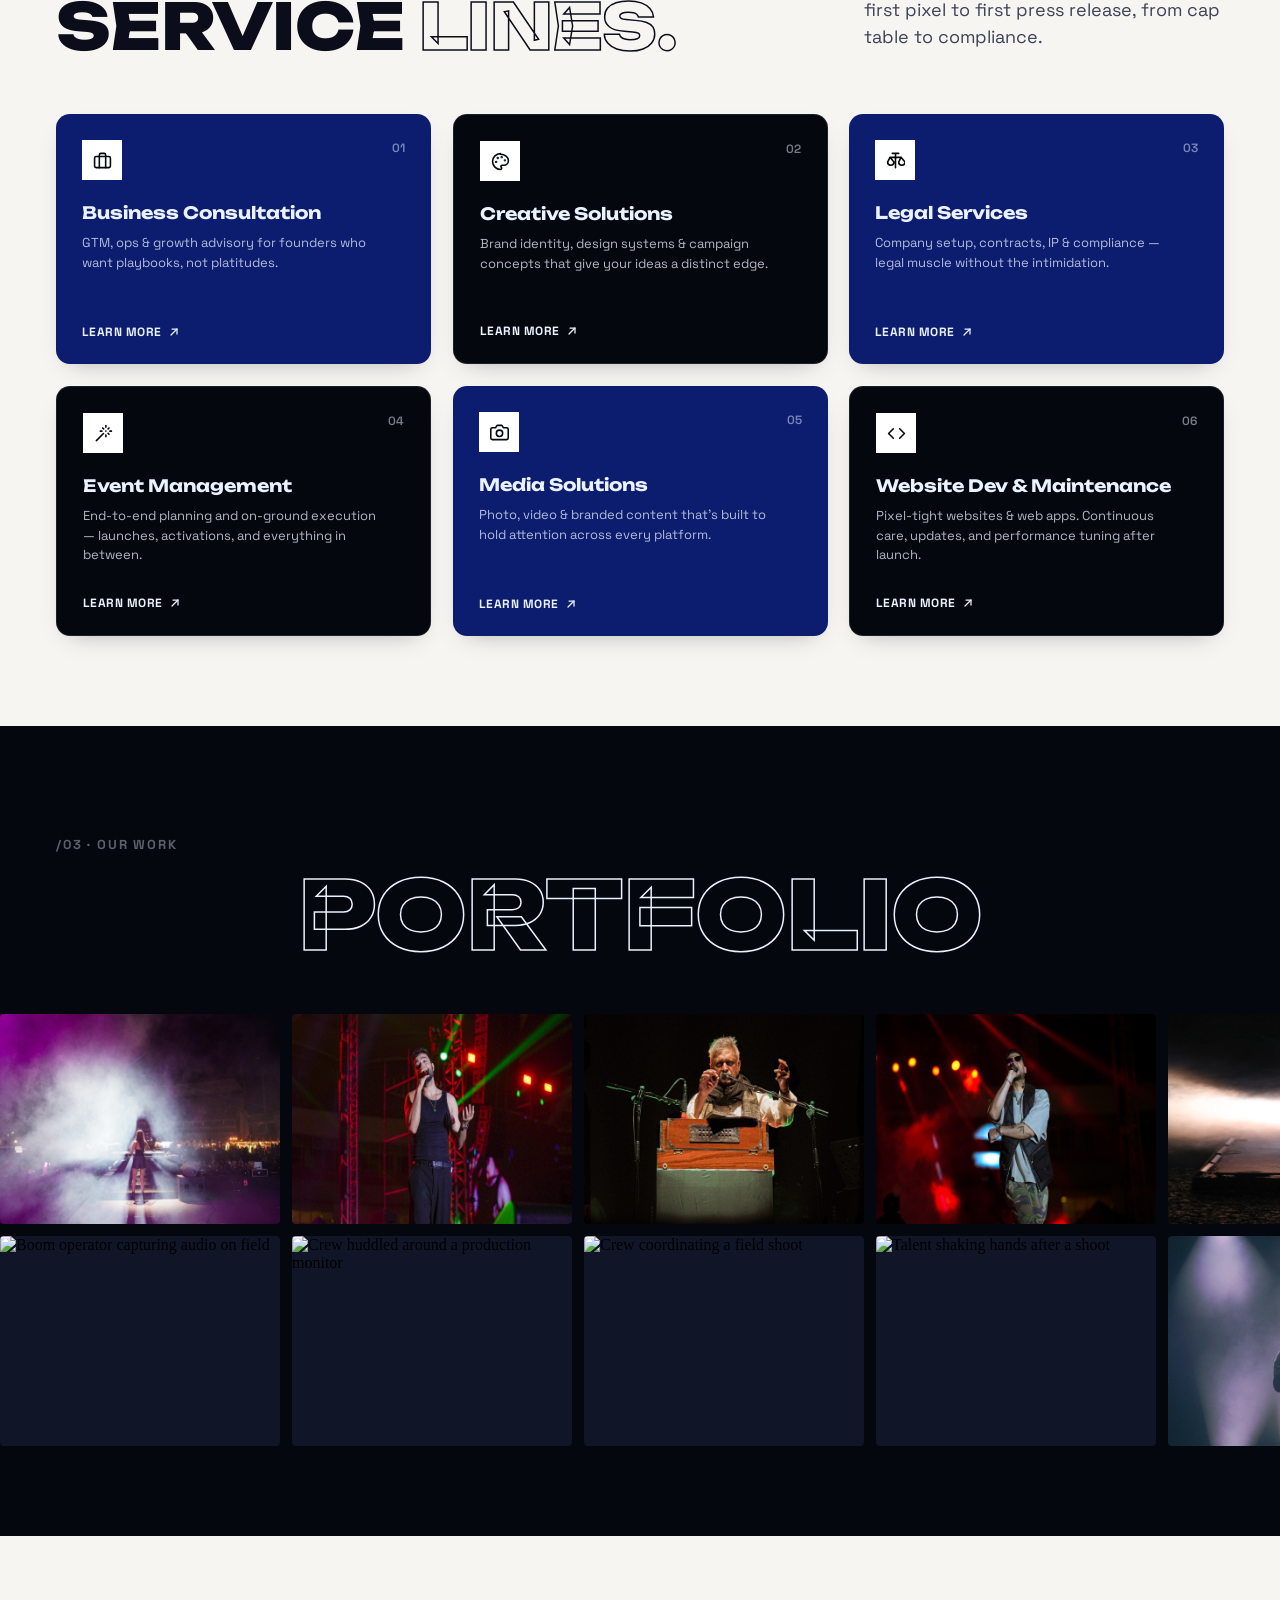
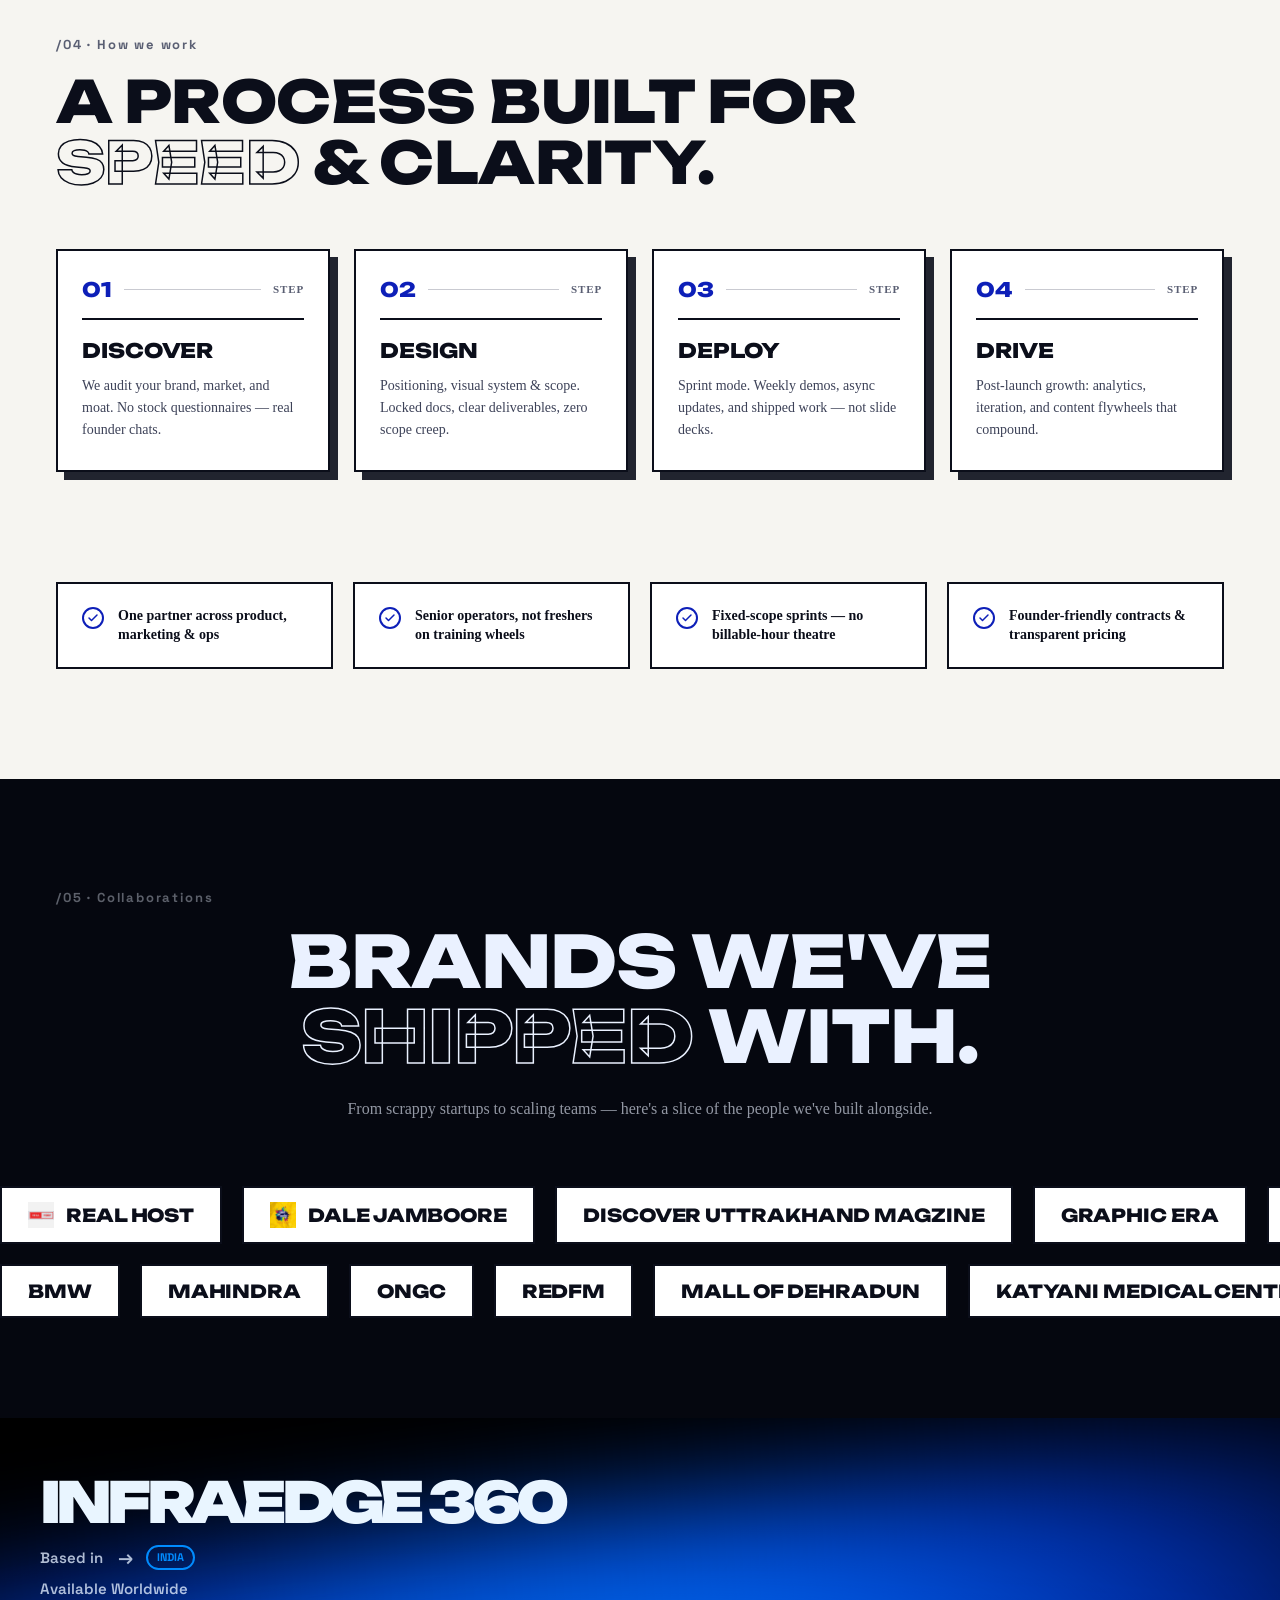
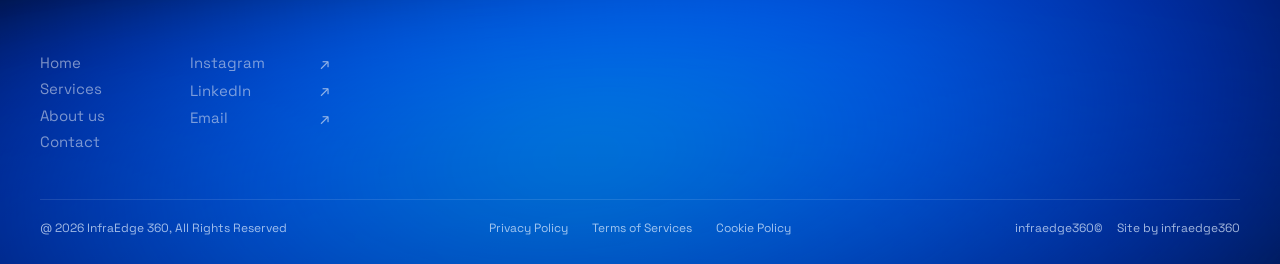
==== commit f47fefea: "orginising the website" ====
--- a/index.html
+++ b/index.html
@@ -7,1513 +7,10 @@
 <link rel="preconnect" href="https://fonts.googleapis.com">
 <link rel="preconnect" href="https://fonts.gstatic.com" crossorigin>
 <link href="https://fonts.googleapis.com/css2?family=Unbounded:wght@500;700;900&family=Space+Grotesk:wght@400;500;600;700&display=swap" rel="stylesheet">
-<style>
-  :root{
-    --cobalt-1:#0d1fb8;
-    --cobalt-2:#1c34e8;
-    --cobalt-3:#2a45ff;
-    --ice:#eaf1ff;
-    --ice-dim:rgba(234,241,255,0.62);
-    --ice-faint:rgba(234,241,255,0.38);
-  }
-
-  *{margin:0;padding:0;box-sizing:border-box;}
-
-  /* ============ PRELOADER ============ */
-  /* .preloader{
-    position:fixed;
-    inset:0;
-    z-index:9999;
-    display:flex;
-    flex-direction:column;
-    align-items:center;
-    justify-content:center;
-    gap:26px;
-    background:
-      radial-gradient(120% 90% at 50% 0%, var(--cobalt-3) 0%, var(--cobalt-2) 45%, var(--cobalt-1) 100%);
-    transition:opacity .6s ease, visibility .6s ease;
-  }
-
-  .preloader.hide{
-    opacity:0;
-    visibility:hidden;
-    pointer-events:none;
-  }
-
-  .preloader-mark{
-    width:52px;
-    height:36px;
-    display:flex;
-    align-items:center;
-    justify-content:center;
-    animation:preloader-pulse 1.6s ease-in-out infinite;
-  }
-  .preloader-mark svg{width:100%;height:100%;display:block;}
-
-  @keyframes preloader-pulse{
-    0%,100%{ transform:scale(1); opacity:1; }
-    50%{ transform:scale(0.86); opacity:0.55; }
-  }
-
-  .preloader-word{
-    font-family:'Unbounded',sans-serif;
-    font-weight:800;
-    font-size:15px;
-    letter-spacing:0.22em;
-    color:var(--ice);
-    text-transform:uppercase;
-  }
-  .preloader-word span{
-    color:var(--ice-faint);
-    margin-left:6px;
-  }
-
-  .preloader-bar{
-    width:220px;
-    height:2px;
-    background:rgba(234,241,255,0.16);
-    overflow:hidden;
-    border-radius:2px;
-  }
-
-  .preloader-bar-fill{
-    height:100%;
-    width:0%;
-    background:#f8c635;
-    transition:width .25s ease;
-  }
-
-  .preloader-percent{
-    font-family:'Space Grotesk',sans-serif;
-    font-size:12px;
-    font-weight:600;
-    letter-spacing:0.05em;
-    color:var(--ice-faint);
-  }
-
-  @media (prefers-reduced-motion: reduce){
-    .preloader-mark{ animation:none; }
-  }
-
-  html,body{
-    height:100%;
-    background:var(--cobalt-1);
-    color:var(--ice);
-    font-family:'Space Grotesk',sans-serif;
-    overflow-x:hidden;
-  } */
-
-  /* ============ HERO / BACKGROUND ============ */
-  .hero{
-    position:relative;
-    min-height:100vh;
-    width:100%;
-    display:flex;
-    flex-direction:column;
-    justify-content:center;
-    align-items:center;
-    text-align:center;
-    overflow:hidden;
-    background:
-      radial-gradient(120% 90% at 50% 0%, var(--cobalt-3) 0%, var(--cobalt-2) 45%, var(--cobalt-1) 100%);
-  }
-
-  /* Real video layer */
-  .bg-video{
-    position:absolute;
-    inset:0;
-    width:100%;
-    height:100%;
-    object-fit:cover;
-    z-index:0;
-    opacity:0.55;
-    mix-blend-mode:screen;
-    filter:saturate(1.3) contrast(1.05);
-  }
-
-  /* Canvas particle-streak layer */
-  #streaks{
-    position:absolute;
-    inset:0;
-    width:100%;
-    height:100%;
-    z-index:1;
-    mix-blend-mode:overlay;
-    opacity:0.9;
-  }
-
-  .hero::after{
-    content:"";
-    position:absolute;
-    inset:0;
-    z-index:2;
-    background:radial-gradient(60% 55% at 50% 48%, rgba(13,31,184,0.15) 0%, rgba(13,31,184,0.55) 100%);
-    pointer-events:none;
-  }
-
-  .top-border{
-    position:absolute;
-    top:0;left:0;right:0;
-    height:3px;
-    background:#000;
-    z-index:5;
-  }
-
-  /* ============ NAV ============ */
-  nav{
-    position:absolute;
-    top:0;left:0;right:0;
-    z-index:10;
-    display:grid;
-    grid-template-columns:1fr auto 1fr;
-    align-items:center;
-    padding:32px 56px;
-  }
-
-  .nav-item{
-    color:var(--ice-dim);
-    font-size:14px;
-    font-weight:600;
-    letter-spacing:0.01em;
-    text-decoration:none;
-    transition:color .25s ease;
-    display:inline-flex;
-    align-items:baseline;
-    gap:5px;
-    line-height:1;
-  }
-  .nav-item:hover{color:var(--ice);}
-  .nav-item sup{
-    font-size:11px;
-    color:var(--ice-faint);
-    font-weight:600;
-    top:0;
-  }
-  .nav-item.active{color:var(--ice);font-weight:700;}
-
-  .nav-mark{
-    width:26px;height:26px;
-    display:flex;align-items:center;justify-content:center;
-    justify-self:center;
-  }
-  .nav-mark svg{width:100%;height:100%;display:block;}
-
-  .nav-left{justify-self:start;display:flex;gap:36px;align-items:center;}
-  .nav-right{justify-self:end;display:flex;gap:36px;align-items:center;}
-
-  /* ============ WORDMARK ============ */
-  .wordmark-wrap{
-    position:relative;
-    z-index:6;
-    padding:120px 24px 80px;
-  }
-
-  .wordmark{
-    font-family:'Unbounded',sans-serif;
-    font-weight:800;
-    font-size:clamp(34px,6.4vw,84px);
-    line-height:1.08;
-    letter-spacing:-0.015em;
-    color:var(--ice);
-    display:flex;
-    flex-direction:column;
-    align-items:center;
-    justify-content:center;
-    user-select:none;
-  }
-  .wordmark span{display:block;}
-
-  .tagline{
-    margin-top:22px;
-    max-width:780px;
-    font-size:clamp(15px,1.7vw,19px);
-    line-height:1.55;
-    color:var(--ice-dim);
-    font-weight:400;
-    letter-spacing:0.005em;
-  }
-  .tagline strong{
-    color:var(--ice);
-    font-weight:700;
-  }
-
-  /* ============ CTA BUTTONS ============ */
-  .cta-row{
-    margin-top:40px;
-    display:flex;
-    gap:22px;
-    flex-wrap:wrap;
-    justify-content:center;
-  }
-
-  .btn{
-    font-family:'Space Grotesk',sans-serif;
-    font-size:15px;
-    font-weight:700;
-    letter-spacing:0.02em;
-    text-decoration:none;
-    padding:17px 30px;
-    display:inline-flex;
-    align-items:center;
-    gap:10px;
-    border-radius:2px;
-    transition:transform .2s ease, box-shadow .2s ease, background .2s ease;
-  }
-
-  .btn-primary{
-    background:#f8c635;
-    color:#0d1fb8;
-    box-shadow:6px 6px 0 rgba(0,0,0,0.18);
-  }
-  .btn-primary:hover{
-    transform:translate(-2px,-2px);
-    box-shadow:8px 8px 0 rgba(0,0,0,0.22);
-  }
-  .btn-primary svg{width:16px;height:16px;}
-
-  .btn-outline{
-    background:transparent;
-    color:var(--ice);
-    border:1.5px solid rgba(234,241,255,0.75);
-  }
-  .btn-outline:hover{
-    background:rgba(234,241,255,0.08);
-    border-color:var(--ice);
-  }
-
-  /* ============ STATS ROW ============ */
-  .stats-row{
-    margin-top:52px;
-    display:flex;
-    align-items:center;
-    justify-content:center;
-    gap:0;
-    flex-wrap:wrap;
-  }
-
-  .stat{
-    padding:0 34px;
-    text-align:left;
-  }
-  .stat:not(:last-child){
-    border-right:1px solid rgba(234,241,255,0.25);
-  }
-
-  .stat-num{
-    font-family:'Unbounded',sans-serif;
-    font-weight:800;
-    font-size:clamp(26px,3.4vw,40px);
-    line-height:1;
-    color:var(--ice);
-  }
-  .stat-label{
-    margin-top:6px;
-    font-size:12px;
-    font-weight:600;
-    letter-spacing:0.04em;
-    text-transform:uppercase;
-    color:var(--ice-faint);
-  }
-
-  @media (max-width:640px){
-    .stats-row{gap:18px;}
-    .stat{padding:0 18px;}
-  }
-
-  /* ============ COMPANY ABOUT / VISION & MISSION ============ */
-  .about-co{
-    background:#05070f;
-    color:var(--ice);
-    padding:110px 56px 120px;
-  }
-
-  .about-co .eyebrow{
-    color:var(--ice-faint);
-  }
-
-  .about-co-inner{
-    max-width:1400px;
-    margin:0 auto;
-    display:grid;
-    grid-template-columns:0.85fr 1.15fr;
-    gap:56px;
-    align-items:start;
-  }
-
-  .about-co-title{
-    font-family:'Unbounded',sans-serif;
-    font-weight:800;
-    font-size:clamp(36px,5.6vw,68px);
-    line-height:0.96;
-    letter-spacing:-0.01em;
-    text-transform:uppercase;
-    color:var(--ice);
-    margin-top:18px;
-  }
-
-  .about-co-title .outline{
-    -webkit-text-stroke:1.5px var(--ice);
-    color:transparent;
-  }
-
-  .about-co-desc{
-    font-size:clamp(15px,1.5vw,17px);
-    line-height:1.7;
-    color:var(--ice-dim);
-    max-width:640px;
-  }
-
-  .about-co-pillars{
-    display:grid;
-    grid-template-columns:1fr 1fr;
-    gap:18px;
-    margin-top:30px;
-  }
-
-  .pillar{
-    background:rgba(234,241,255,0.05);
-    border:1px solid rgba(234,241,255,0.10);
-    border-left:3px solid #5a8bff;
-    padding:22px 24px;
-  }
-
-  .pillar-label{
-    display:block;
-    font-family:'Unbounded',sans-serif;
-    font-weight:800;
-    font-size:12px;
-    letter-spacing:0.08em;
-    text-transform:uppercase;
-    color:#5a8bff;
-    margin-bottom:10px;
-  }
-
-  .pillar-text{
-    font-size:14px;
-    line-height:1.6;
-    color:var(--ice-dim);
-  }
-
-  @media (max-width:900px){
-    .about-co{ padding:70px 24px 80px; }
-    .about-co-inner{ grid-template-columns:1fr; gap:28px; }
-  }
-
-  @media (max-width:520px){
-    .about-co-pillars{ grid-template-columns:1fr; }
-  }
-
-  /* ============ SERVICES MARQUEE ============ */
-  .marquee{
-    position:relative;
-    width:100%;
-    background:#f6f5f1;
-    overflow:hidden;
-    padding:26px 0;
-    border-top:1px solid rgba(13,31,184,0.08);
-  }
-
-  .marquee-track{
-    display:flex;
-    width:max-content;
-    animation:marquee-scroll 26s linear infinite;
-  }
-
-  .marquee:hover .marquee-track{
-    animation-play-state:paused;
-  }
-
-  .marquee-group{
-    display:flex;
-    align-items:center;
-    flex-shrink:0;
-  }
-
-  .marquee-item{
-    display:flex;
-    align-items:center;
-    font-family:'Unbounded',sans-serif;
-    font-weight:800;
-    font-size:clamp(24px,3.4vw,42px);
-    letter-spacing:-0.01em;
-    color:#0d1fb8;
-    white-space:nowrap;
-    padding:0 34px;
-  }
-
-  .marquee-dot{
-    width:9px;height:9px;
-    border-radius:50%;
-    background:#0d1fb8;
-    margin-left:34px;
-    flex-shrink:0;
-  }
-
-  @keyframes marquee-scroll{
-    from{ transform:translateX(0); }
-    to{ transform:translateX(-50%); }
-  }
-
-  /* ============ SERVICES SECTION ============ */
-  .services{
-    background:#f6f5f1;
-    color:#0b0e1a;
-    padding:90px 56px 0;
-  }
-
-  .services-head{
-    display:flex;
-    justify-content:space-between;
-    align-items:flex-end;
-    gap:40px;
-    flex-wrap:wrap;
-    max-width:1400px;
-    margin:0 auto 56px;
-  }
-
-  .eyebrow{
-    font-family:'Space Grotesk',sans-serif;
-    font-size:13px;
-    font-weight:700;
-    letter-spacing:0.14em;
-    color:#5a5f73;
-    margin-bottom:18px;
-    display:block;
-  }
-
-  .services-title{
-    font-family:'Unbounded',sans-serif;
-    font-weight:800;
-    font-size:clamp(34px,5.2vw,64px);
-    line-height:0.98;
-    letter-spacing:-0.01em;
-    color:#0b0e1a;
-    text-transform:uppercase;
-    margin:0;
-  }
-
-  .services-title .outline{
-    -webkit-text-stroke:1.5px #0b0e1a;
-    color:transparent;
-  }
-
-  .services-sub{
-    font-family:'Space Grotesk',sans-serif;
-    font-size:clamp(15px,1.5vw,18px);
-    line-height:1.5;
-    color:#3d4258;
-    max-width:360px;
-    padding-bottom:8px;
-  }
-
-  .services-grid{
-    max-width:1400px;
-    margin:0 auto;
-    display:grid;
-    grid-template-columns:repeat(3, 1fr);
-    gap:22px;
-    background:transparent;
-    padding-bottom:90px;
-  }
-
-  .service-card{
-    position:relative;
-    padding:26px 26px 24px;
-    min-height:250px;
-    display:flex;
-    flex-direction:column;
-    overflow:hidden;
-    cursor:pointer;
-    border-radius:14px;
-    box-shadow:0 10px 24px -14px rgba(5,7,15,0.35);
-    transition:transform .32s cubic-bezier(.2,.8,.2,1), box-shadow .32s ease;
-    will-change:transform;
-  }
-
-  .service-card::before{
-    content:"";
-    position:absolute;
-    inset:0;
-    border-radius:14px;
-    background:radial-gradient(120% 90% at 100% 0%, rgba(255,255,255,0.10), transparent 60%);
-    opacity:0;
-    transition:opacity .32s ease;
-    pointer-events:none;
-  }
-
-  .service-card::after{
-    content:"";
-    position:absolute;
-    left:0;right:0;bottom:0;
-    height:0;
-    background:currentColor;
-    opacity:0.9;
-    border-radius:0 0 14px 14px;
-    transition:height .28s ease;
-  }
-
-  .service-card:hover{
-    transform:translateY(-8px);
-    box-shadow:0 26px 44px -16px rgba(5,7,15,0.5);
-    z-index:2;
-  }
-  .service-card:hover::before{ opacity:1; }
-  .service-card:hover::after{ height:4px; }
-  .service-card:hover .card-icon{ transform:scale(1.08) rotate(-4deg); }
-  .service-card:hover .card-title{ letter-spacing:0.002em; }
-  .service-card:hover .card-link{ gap:9px; }
-
-  .card-navy{ background:#0c1c6e; color:#eaf1ff; }
-  .card-blue{ background:#1c34e8; color:#eaf1ff; }
-  .card-black{ background:#05070f; color:#eaf1ff; border:1px solid rgba(234,241,255,0.10); }
-
-  .card-navy::after,.card-blue::after,.card-black::after{ color:#5a8bff; }
-
-  .card-top{
-    display:flex;
-    justify-content:space-between;
-    align-items:flex-start;
-    margin-bottom:22px;
-  }
-
-  .card-icon{
-    width:40px;height:40px;
-    background:#ffffff;
-    color:#05070f;
-    display:flex;align-items:center;justify-content:center;
-    flex-shrink:0;
-    transition:transform .32s cubic-bezier(.2,.8,.2,1);
-  }
-  .card-icon svg{width:19px;height:19px;}
-
-  .card-index{
-    font-family:'Space Grotesk',sans-serif;
-    font-size:12px;
-    font-weight:600;
-    opacity:0.5;
-  }
-
-  .card-title{
-    font-family:'Unbounded',sans-serif;
-    font-weight:700;
-    font-size:17px;
-    line-height:1.25;
-    margin-bottom:10px;
-    transition:letter-spacing .32s ease;
-  }
-
-  .card-desc{
-    font-family:'Space Grotesk',sans-serif;
-    font-size:13px;
-    line-height:1.5;
-    opacity:0.75;
-    max-width:300px;
-    flex-grow:1;
-  }
-
-  .card-link{
-    margin-top:18px;
-    font-family:'Space Grotesk',sans-serif;
-    font-size:12px;
-    font-weight:700;
-    letter-spacing:0.04em;
-    text-decoration:none;
-    color:inherit;
-    display:inline-flex;
-    align-items:center;
-    gap:6px;
-    width:fit-content;
-    transition:gap .28s ease;
-  }
-  .card-link svg{width:12px;height:12px;}
-
-  @media (max-width:900px){
-    .services{padding:70px 24px 0;}
-    .services-grid{grid-template-columns:1fr;}
-  }
-
-  @media (max-width:720px){
-    nav{padding:22px 20px;}
-    .nav-left, .nav-right{gap:20px;}
-    .nav-item{font-size:12px;}
-    .tagline{padding:0 12px;}
-  }
-
-  /* ============ BEHIND THE SCENES / PORTFOLIO REEL ============ */
-  .bts{
-    position:relative;
-    background:#05070f;
-    padding:110px 0 90px;
-    overflow:hidden;
-  }
-
-  .bts-head{
-    position:relative;
-    max-width:1400px;
-    margin:0 auto;
-    padding:0 56px;
-  }
-
-  .bts-head .eyebrow{ color:var(--ice-faint); }
-
-  .bts-heading{
-    text-align:center;
-    padding:0 24px 56px;
-  }
-
-  .bts-heading h2{
-    font-family:'Unbounded',sans-serif;
-    font-weight:800;
-    text-transform:uppercase;
-    line-height:0.92;
-    letter-spacing:-0.01em;
-    font-size:clamp(40px,7.4vw,110px);
-    color:var(--ice);
-  }
-
-  .bts-heading .outline{
-    -webkit-text-stroke:1.5px var(--ice);
-    color:transparent;
-  }
-
-  /* INFINITE REEL WRAPPERS */
-  .portfolio-reel-container{
-    width:100%;
-    overflow:hidden;
-    position:relative;
-  }
-
-  .portfolio-reel-track{
-    display:flex;
-    width:max-content;
-    animation:portfolio-scroll 35s linear infinite;
-    will-change:transform;
-  }
-
-  .portfolio-reel-container:hover .portfolio-reel-track{
-    animation-play-state:paused;
-  }
-
-  .bts-grid{
-    display:grid;
-    grid-template-columns:repeat(10, 280px);
-    gap:12px;
-    padding-right:12px;
-    flex-shrink:0;
-  }
-
-  .bts-grid img{
-    display:block;
-    width:100%;
-    aspect-ratio:4 / 3;
-    object-fit:cover;
-    background:#111528;
-    border-radius:4px;
-    transition:transform 0.3s ease, filter 0.3s ease;
-  }
-
-  .bts-grid img:hover{
-    transform:scale(1.03);
-    filter:brightness(1.1);
-  }
-
-  @keyframes portfolio-scroll{
-    0%{ transform:translateX(0); }
-    100%{ transform:translateX(-50%); }
-  }
-
-  .bts-foot{
-    position:relative;
-    max-width:1400px;
-    margin:0 auto;
-    padding:46px 56px 0;
-    display:flex;
-    justify-content:space-between;
-    align-items:center;
-    gap:24px;
-    flex-wrap:wrap;
-  }
-
-  .bts-foot p{
-    font-size:14px;
-    line-height:1.5;
-    color:var(--ice-dim);
-    max-width:420px;
-  }
-
-  @media (max-width:900px){
-    .bts{ padding:70px 0 60px; }
-    .bts-head{ padding:0 24px; }
-    .bts-grid{ grid-template-columns:repeat(10, 220px); gap:8px; padding-right:8px; }
-    .bts-foot{ padding:34px 24px 0; }
-  }
-
-  @media (prefers-reduced-motion: reduce){
-    .marquee-track, .portfolio-reel-track{ animation:none; }
-  }
-
-  /* ============ ABOUT / TEAM CAROUSEL ============ */
-  .team{
-    position:relative;
-    background:#f6f5f1;
-    color:#0b0e1a;
-    padding:110px 56px 120px;
-    overflow:hidden;
-  }
-
-  .team-head{
-    max-width:1400px;
-    margin:0 auto 46px;
-  }
-
-  .team-title{
-    font-family:'Unbounded',sans-serif;
-    font-weight:800;
-    font-size:clamp(30px,4.6vw,54px);
-    line-height:1.12;
-    letter-spacing:-0.01em;
-    color:#0b0e1a;
-    max-width:640px;
-  }
-
-  .team-sub{
-    margin-top:22px;
-    font-size:clamp(15px,1.5vw,17px);
-    line-height:1.6;
-    color:#3d4258;
-    max-width:560px;
-  }
-
-  .team-carousel-wrap{
-    max-width:1400px;
-    margin:0 auto;
-    position:relative;
-  }
-
-  .team-viewport{
-    overflow:hidden;
-    width:100%;
-  }
-
-  .team-track{
-    display:flex;
-    gap:24px;
-    will-change:transform;
-    transition:transform .5s cubic-bezier(.2,.8,.2,1);
-  }
-
-  .team-card{
-    position:relative;
-    flex:0 0 calc((100% - 48px)/3);
-    display:flex;
-    flex-direction:column;
-  }
-
-  .team-photo-wrap{
-    position:relative;
-    background:#0b0e1a;
-    border:2px solid #0b0e1a;
-    box-shadow:9px 9px 0 rgba(11,14,26,0.9);
-  }
-
-  .team-photo{
-    display:block;
-    width:100%;
-    aspect-ratio:3/3.35;
-    object-fit:cover;
-    filter:saturate(1.02);
-  }
-
-  .team-info{
-    background:#fff;
-    border:2px solid #0b0e1a;
-    border-top:none;
-    padding:18px 22px 20px;
-    display:flex;
-    align-items:flex-start;
-    justify-content:space-between;
-    gap:12px;
-  }
-
-  .team-name{
-    font-family:'Unbounded',sans-serif;
-    font-weight:800;
-    font-size:15px;
-    letter-spacing:0.005em;
-    text-transform:uppercase;
-    color:#0b0e1a;
-    line-height:1.25;
-  }
-
-  .team-role{
-    margin-top:7px;
-    font-size:11px;
-    font-weight:700;
-    letter-spacing:0.06em;
-    text-transform:uppercase;
-    color:#5a5f73;
-  }
-
-  .team-index{
-    font-family:'Space Grotesk',sans-serif;
-    font-size:13px;
-    font-weight:700;
-    color:#0d1fb8;
-    flex-shrink:0;
-  }
-
-  .team-controls{
-    max-width:1400px;
-    margin:38px auto 0;
-    display:flex;
-    align-items:center;
-    justify-content:space-between;
-    gap:24px;
-  }
-
-  .team-dots{
-    display:flex;
-    align-items:center;
-    gap:8px;
-  }
-
-  .team-dot{
-    width:10px;
-    height:10px;
-    border-radius:2px;
-    border:2px solid #0b0e1a;
-    background:transparent;
-    padding:0;
-    cursor:pointer;
-    transition:width .3s ease, background .3s ease, border-color .3s ease;
-  }
-
-  .team-dot.active{
-    width:34px;
-    background:#0d1fb8;
-    border-color:#0d1fb8;
-  }
-
-  .team-arrows{
-    display:flex;
-    gap:12px;
-    flex-shrink:0;
-  }
-
-  .team-arrow{
-    width:52px;
-    height:52px;
-    display:flex;
-    align-items:center;
-    justify-content:center;
-    background:transparent;
-    border:2px solid #0b0e1a;
-    color:#0b0e1a;
-    cursor:pointer;
-    transition:background .25s ease, color .25s ease, border-color .25s ease;
-  }
-  .team-arrow svg{width:20px;height:20px;}
-
-  .team-arrow:hover{
-    background:#0b0e1a;
-    color:#f6f5f1;
-  }
-
-  .team-arrow.next{
-    background:#0d1fb8;
-    border-color:#0d1fb8;
-    color:#fff;
-  }
-  .team-arrow.next:hover{
-    background:#0b0e1a;
-    border-color:#0b0e1a;
-  }
-
-  .team-arrow:disabled{
-    opacity:0.35;
-    cursor:default;
-  }
-  .team-arrow:disabled:hover{
-    background:transparent;
-    color:#0b0e1a;
-  }
-  .team-arrow.next:disabled:hover{
-    background:#0d1fb8;
-    color:#fff;
-  }
-
-  @media (max-width:1080px){
-    .team-card{ flex:0 0 calc((100% - 24px)/2); }
-  }
-
-  @media (max-width:720px){
-    .team{ padding:80px 24px 90px; }
-    .team-card{ flex:0 0 100%; }
-    .team-controls{ margin-top:30px; }
-  }
-
-  /* ============ PROCESS / HOW WE WORK ============ */
-  .process{
-    background:#f6f5f1;
-    color:#0b0e1a;
-    padding:100px 56px 110px;
-  }
-
-  .process-head{
-    max-width:1400px;
-    margin:0 auto 56px;
-  }
-
-  .process-title{
-    font-family:'Unbounded',sans-serif;
-    font-weight:800;
-    font-size:clamp(30px,4.8vw,58px);
-    line-height:1.05;
-    letter-spacing:-0.01em;
-    text-transform:uppercase;
-    color:#0b0e1a;
-  }
-
-  .process-title .accent{
-    color:#0d1fb8;
-  }
-
-  .process-title .outline{
-    -webkit-text-stroke:1.5px #0b0e1a;
-    color:transparent;
-  }
-
-  .process-grid{
-    max-width:1400px;
-    margin:0 auto;
-    display:grid;
-    grid-template-columns:repeat(4, 1fr);
-    gap:24px;
-  }
-
-  .process-card{
-    background:#fff;
-    border:2px solid #0b0e1a;
-    box-shadow:8px 8px 0 rgba(11,14,26,0.9);
-    padding:26px 24px 28px;
-    display:flex;
-    flex-direction:column;
-  }
-
-  .process-top{
-    display:flex;
-    align-items:center;
-    gap:12px;
-    margin-bottom:16px;
-  }
-
-  .process-num{
-    font-family:'Unbounded',sans-serif;
-    font-weight:800;
-    font-size:20px;
-    color:#0d1fb8;
-    flex-shrink:0;
-  }
-
-  .process-line{
-    flex:1;
-    height:1px;
-    background:#c9cad1;
-  }
-
-  .process-step-label{
-    font-size:11px;
-    font-weight:700;
-    letter-spacing:0.08em;
-    text-transform:uppercase;
-    color:#5a5f73;
-    flex-shrink:0;
-  }
-
-  .process-divider{
-    height:2px;
-    background:#0b0e1a;
-    margin-bottom:18px;
-  }
-
-  .process-card-title{
-    font-family:'Unbounded',sans-serif;
-    font-weight:800;
-    font-size:20px;
-    letter-spacing:-0.005em;
-    text-transform:uppercase;
-    margin-bottom:12px;
-  }
-
-  .process-card-text{
-    font-size:14px;
-    line-height:1.6;
-    color:#3d4258;
-  }
-
-  @media (max-width:1080px){
-    .process-grid{ grid-template-columns:repeat(2, 1fr); gap:28px 24px; }
-  }
-
-  @media (max-width:640px){
-    .process{ padding:80px 24px 90px; }
-    .process-grid{ grid-template-columns:1fr; }
-  }
-
-  /* ============ COLLABORATIONS ============ */
-  .collab{
-    position:relative;
-    background:#05070f;
-    color:var(--ice);
-    padding:110px 0 100px;
-    overflow:hidden;
-  }
-
-  .collab-head{
-    max-width:1000px;
-    margin:0 auto;
-    padding:0 24px;
-    text-align:center;
-  }
-
-  .collab-head .eyebrow{
-    color:var(--ice-faint);
-    text-align:center;
-  }
-
-  .collab-title{
-    font-family:'Unbounded',sans-serif;
-    font-weight:800;
-    font-size:clamp(32px,5.6vw,72px);
-    line-height:1.05;
-    letter-spacing:-0.01em;
-    text-transform:uppercase;
-    color:var(--ice);
-  }
-
-  .collab-title .accent{
-    color:#5a8bff;
-  }
-
-  .collab-title .outline{
-    -webkit-text-stroke:1.5px var(--ice);
-    color:transparent;
-  }
-
-  .collab-sub{
-    margin:22px auto 0;
-    max-width:600px;
-    font-size:clamp(14px,1.4vw,16px);
-    line-height:1.6;
-    color:var(--ice-dim);
-  }
-
-  .collab-rows{
-    margin-top:64px;
-    display:flex;
-    flex-direction:column;
-    gap:20px;
-  }
-
-  .collab-row{
-    width:100%;
-    overflow:hidden;
-  }
-
-  .collab-track{
-    display:flex;
-    width:max-content;
-    gap:20px;
-    animation:collab-scroll-left 32s linear infinite;
-  }
-
-  .collab-row.reverse .collab-track{
-    animation-name:collab-scroll-right;
-    animation-duration:36s;
-  }
-
-  .collab-row:hover .collab-track{
-    animation-play-state:paused;
-  }
-
-  @keyframes collab-scroll-left{
-    from{ transform:translateX(0); }
-    to{ transform:translateX(-50%); }
-  }
-  @keyframes collab-scroll-right{
-    from{ transform:translateX(-50%); }
-    to{ transform:translateX(0); }
-  }
-
-  .collab-group{
-    display:flex;
-    gap:20px;
-    flex-shrink:0;
-  }
-
-  .collab-chip{
-    display:inline-flex;
-    align-items:center;
-    gap:12px;
-    background:#fff;
-    border:2px solid #0b0e1a;
-    padding:14px 26px;
-    flex-shrink:0;
-    white-space:nowrap;
-  }
-
-  .collab-dot{
-    width:9px;
-    height:9px;
-    background:#0d1fb8;
-    flex-shrink:0;
-  }
-
-  .collab-logo{
-    height:26px;
-    width:auto;
-    max-width:110px;
-    object-fit:contain;
-    flex-shrink:0;
-    display:block;
-  }
-
-  .collab-name{
-    font-family:'Unbounded',sans-serif;
-    font-weight:800;
-    font-size:18px;
-    letter-spacing:-0.005em;
-    text-transform:uppercase;
-    color:#0b0e1a;
-  }
-
-  @media (prefers-reduced-motion: reduce){
-    .collab-track{ animation:none; }
-  }
-
-  @media (max-width:640px){
-    .collab{ padding:80px 0 80px; }
-    .collab-chip{ padding:13px 20px; }
-    .collab-name{ font-size:15px; }
-  }
-
-  /* ============ TRUST STRIP ============ */
-  .trust-strip{
-    background:#f6f5f1;
-    padding:0 56px 110px;
-  }
-
-  .trust-grid{
-    max-width:1400px;
-    margin:0 auto;
-    display:grid;
-    grid-template-columns:repeat(4, 1fr);
-    gap:20px;
-  }
-
-  .trust-card{
-    background:#fff;
-    border:2px solid #0b0e1a;
-    padding:22px 24px;
-    display:flex;
-    align-items:flex-start;
-    gap:14px;
-  }
-
-  .trust-icon{
-    width:22px;
-    height:22px;
-    flex-shrink:0;
-    margin-top:1px;
-    border-radius:50%;
-    border:2px solid #0d1fb8;
-    color:#0d1fb8;
-    display:flex;
-    align-items:center;
-    justify-content:center;
-  }
-  .trust-icon svg{ width:12px; height:12px; }
-
-  .trust-text{
-    font-size:14px;
-    font-weight:600;
-    line-height:1.4;
-    color:#0b0e1a;
-  }
-
-  @media (max-width:1080px){
-    .trust-grid{ grid-template-columns:repeat(2, 1fr); }
-  }
-
-  @media (max-width:720px){
-    .trust-strip{ padding:0 24px 90px; }
-    .trust-grid{ grid-template-columns:1fr; gap:14px; }
-  }
-
-/* =========================================================
-   SHORTENED FOOTER
-   Only footer styles added/changed
-========================================================= */
-
-.site-footer{
-  position:relative;
-  width:100%;
-  overflow:hidden;
-  background:#000;
-  color:#eaf3ff;
-  font-family:'Space Grotesk',Arial,sans-serif;
-}
-
-.footer-glow{
-  position:absolute;
-  left:-18%;
-  bottom:-70%;
-  width:136%;
-  height:140%;
-  pointer-events:none;
-  background:
-    radial-gradient(
-      ellipse at 48% 34%,
-      rgba(0,145,255,1) 0%,
-      rgba(0,100,255,.96) 22%,
-      rgba(0,55,205,.82) 43%,
-      rgba(0,20,95,.46) 64%,
-      transparent 79%
-    );
-  filter:blur(48px);
-  transform:rotate(-7deg) scale(1.15);
-}
-
-.site-footer::before{
-  content:"";
-  position:absolute;
-  left:-25%;
-  bottom:-30%;
-  width:150%;
-  height:70%;
-  pointer-events:none;
-  background:
-    radial-gradient(
-      ellipse at center,
-      rgba(0,153,255,.9) 0%,
-      rgba(0,105,255,.62) 34%,
-      transparent 73%
-    );
-  filter:blur(78px);
-}
-
-.site-footer::after{
-  content:"";
-  position:absolute;
-  inset:0;
-  pointer-events:none;
-  background:
-    linear-gradient(
-      to bottom,
-      rgba(0,0,0,0) 0%,
-      rgba(0,0,0,.04) 35%,
-      rgba(0,0,0,.22) 100%
-    );
-}
-
-.footer-content{
-  position:relative;
-  z-index:5;
-  width:100%;
-  padding:60px 40px 28px;
-  display:flex;
-  flex-direction:column;
-  gap:48px;
-}
-
-.footer-brand{
-  display:flex;
-  flex-direction:column;
-  align-items:flex-start;
-}
-
-.footer-logo{
-  font-family:'Unbounded','Arial Black',Arial,sans-serif;
-  font-size:clamp(34px,4.4vw,60px);
-  line-height:.86;
-  font-weight:900;
-  letter-spacing:-.09em;
-  color:#e9f5ff;
-  margin-bottom:18px;
-}
-
-.footer-location-row{
-  display:flex;
-  align-items:center;
-  gap:13px;
-  margin-bottom:9px;
-  font-size:15px;
-  font-weight:600;
-  color:rgba(225,238,255,.78);
-}
-
-.footer-arrow{
-  font-size:19px;
-  margin-left:2px;
-}
-
-.location-pill{
-  display:inline-flex;
-  align-items:center;
-  justify-content:center;
-  height:25px;
-  min-width:38px;
-  padding:0 9px;
-  border:2px solid #008cff;
-  border-radius:50px;
-  color:#008cff;
-  font-size:11px;
-  font-weight:700;
-}
-
-.globe-icon{
-  width:35px;
-  height:25px;
-  display:flex;
-  align-items:center;
-  justify-content:center;
-  border:2px solid #008cff;
-  border-radius:50%;
-  color:#008cff;
-  font-size:20px;
-  line-height:1;
-}
-
-.footer-links{
-  position:static;
-  display:grid;
-  grid-template-columns:120px 140px;
-  column-gap:30px;
-}
-
-.footer-nav,
-.footer-social{
-  display:flex;
-  flex-direction:column;
-  gap:10px;
-}
-
-.footer-links a{
-  color:rgba(225,232,242,.55);
-  text-decoration:none;
-  font-size:15px;
-  line-height:1.1;
-  transition:color .25s ease,transform .25s ease;
-}
-
-.footer-links a:hover{
-  color:#fff;
-  transform:translateX(3px);
-}
-
-.footer-social a{
-  display:flex;
-  align-items:center;
-  justify-content:space-between;
-  gap:12px;
-}
-
-.footer-social a span{
-  font-size:16px;
-  color:rgba(225,232,242,.65);
-}
-
-.footer-bottom{
-  position:relative;
-  z-index:10;
-  width:100%;
-  display:grid;
-  grid-template-columns:1fr auto 1fr;
-  align-items:center;
-  gap:25px;
-  font-size:12px;
-  color:rgba(225,238,255,.72);
-  border-top:1px solid rgba(225,238,255,.12);
-  padding-top:20px;
-}
-
-.footer-copyright{text-align:left;}
-
-.footer-legal{
-  display:flex;
-  align-items:center;
-  justify-content:center;
-  gap:24px;
-}
-
-.footer-legal a{
-  color:rgba(225,238,255,.72);
-  text-decoration:none;
-  white-space:nowrap;
-  transition:color .25s ease;
-}
-
-.footer-legal a:hover{color:#fff;}
-
-.footer-credit{
-  display:flex;
-  align-items:center;
-  justify-content:flex-end;
-  gap:15px;
-  white-space:nowrap;
-}
-
-@media (max-width:900px){
-  .footer-content{
-    padding:40px 30px 24px;
-    gap:36px;
-  }
-
-  .footer-links{
-    grid-template-columns:1fr 1fr;
-  }
-
-  .footer-bottom{
-    grid-template-columns:1fr;
-    gap:14px;
-    text-align:center;
-  }
-
-  .footer-copyright,
-  .footer-credit{
-    justify-content:center;
-    text-align:center;
-  }
-}
-
-@media (max-width:600px){
-  .footer-content{
-    padding:32px 22px 22px;
-    gap:30px;
-  }
-
-  .footer-logo{font-size:42px;}
-
-  .footer-location-row{
-    flex-wrap:wrap;
-    font-size:13px;
-    gap:10px;
-  }
-
-  .footer-legal{
-    flex-wrap:wrap;
-    gap:10px 18px;
-  }
-
-  .footer-credit{
-    flex-wrap:wrap;
-  }
-}
-
-</style>
+<link rel="stylesheet" href="assets/css/home.css">
 </head>
 <body>
-
+<!-- 
 <div class="preloader" id="preloader">
   <div class="preloader-mark">
     <svg viewBox="0 0 48 32" fill="none">
@@ -1526,7 +23,7 @@
                C12 26 17 24.5 22 24.5
                L24 32
                L26 24.5
-               C31 24.5 36 26 41.5 29
+               C31 24.5 36 26 41.5 29f
                C39.5 25 36.5 22.5 32.5 21.5
                C37 19 41.5 18 48 18.5
                C44.5 15 40 13.5 34.5 14
@@ -1585,55 +82,40 @@
     finish();
   }, 5000);
 })();
-</script>
+</script> -->
 
 <div class="hero">
   <div class="top-border"></div>
 
-  <video class="bg-video" autoplay muted loop playsinline poster="">
-    <source src="imgvid\video\Video Project 1.mp4" type="video/mp4">
+  <video class="bg-video" autoplay muted loop playsinline preload="metadata" poster="assets\video\home-vid-poster.png">
+    <source src="assets\video\home vid.mp4" type="video/mp4">
   </video>
 
   <canvas id="streaks"></canvas>
 
-  <nav>
+    <nav>
     <div class="nav-left">
-      <a href="#work" class="nav-item">Featured Work <sup>[6]</sup></a>
-      <a href="portfolio.html" class="nav-item">Portfolio <sup>[25]</sup></a>
+      <a href="index.html#services" class="nav-item" data-nav="services">All Services</a>
+      <a href="portfolio.html" class="nav-item" data-nav="portfolio">Portfolio</a>
     </div>
 
     <div class="nav-mark" aria-label="logo">
       <svg viewBox="0 0 48 32" fill="none">
-        <path d="M24 12.5
-                 C21 6 14 2 2 0
-                 C7 6.5 10 10.5 13.5 14
-                 C8 13.5 3.5 15 0 18.5
-                 C6.5 18 11 19 15.5 21.5
-                 C11.5 22.5 8.5 25 6.5 29
-                 C12 26 17 24.5 22 24.5
-                 L24 32
-                 L26 24.5
-                 C31 24.5 36 26 41.5 29
-                 C39.5 25 36.5 22.5 32.5 21.5
-                 C37 19 41.5 18 48 18.5
-                 C44.5 15 40 13.5 34.5 14
-                 C38 10.5 41 6.5 46 0
-                 C34 2 27 6 24 12.5 Z"
-              fill="#eaf1ff"/>
+        <path d="M24 12.5 C21 6 14 2 2 0 C7 6.5 10 10.5 13.5 14 C8 13.5 3.5 15 0 18.5 C6.5 18 11 19 15.5 21.5 C11.5 22.5 8.5 25 6.5 29 C12 26 17 24.5 22 24.5 L24 32 L26 24.5 C31 24.5 36 26 41.5 29 C39.5 25 36.5 22.5 32.5 21.5 C37 19 41.5 18 48 18.5 C44.5 15 40 13.5 34.5 14 C38 10.5 41 6.5 46 0 C34 2 27 6 24 12.5 Z" fill="#eaf1ff"/>
       </svg>
     </div>
 
     <div class="nav-right">
-      <a href="#company-about" class="nav-item active">About</a>
-      <a href="contact.html" class="nav-item">Contact</a>
+      <a href="index.html#company-about" class="nav-item" data-nav="about">About</a>
+      <a href="contact.html" class="nav-item" data-nav="contact">Contact</a>
     </div>
   </nav>
 
-  <div class="wordmark-wrap">
+  <h1 class="wordmark-wrap">
     <div class="wordmark">
       <span>We build the</span>
-      <span>edge your brand</span>
-      <span>deserves.</span>
+      <span><span class="highlight">Edge</span> your brand deserves.</span>
+      <!-- <span>deserves.</span> -->
     </div>
     <p class="tagline">
       <strong>Branding, business, media marketing, Websites — under one roof.</strong>
@@ -1648,8 +130,11 @@
           <polyline points="8 6 18 6 18 16"/>
         </svg>
       </a>
-      <a href="#services" class="btn btn-outline">EXPLORE SERVICES</a>
-    </div>
+      <a href="#services" class="btn btn-outline">
+        EXPLORE SERVICES
+      </a>
+    </div>
+
 
     <div class="stats-row">
       <div class="stat">
@@ -1665,10 +150,11 @@
         <div class="stat-label">Client Retention</div>
       </div>
     </div>
-  </div>
+  </h1>
 </div>
 
-<div class="marquee" aria-label="Our services">
+<!-- Removed marquee -->
+<!-- <div class="marquee" aria-label="Our services">
   <div class="marquee-track">
     <div class="marquee-group">
       <span class="marquee-item">CONSULTING</span><span class="marquee-dot"></span>
@@ -1687,7 +173,7 @@
       <span class="marquee-item">MEDIA</span><span class="marquee-dot"></span>
     </div>
   </div>
-</div>
+</div> -->
 
 <div class="about-co" id="company-about">
   <div class="about-co-inner">
@@ -1815,50 +301,50 @@
       
       <!-- Primary Image Set -->
       <div class="bts-grid">
-        <img src="imgvid\images\homepics\1.jpg" alt="On-set crew setting up a camera rig" loading="lazy">
-        <img src="imgvid\images\homepics\2.jpg" alt="Photographer lighting a studio shot" loading="lazy">
-        <img src="imgvid\images\homepics\3.jpg" alt="Talent posing for a brand shoot" loading="lazy">
-        <img src="imgvid\images\homepics\4.jpg" alt="Crew reviewing footage on a monitor" loading="lazy">
-        <img src="imgvid\images\homepics\5.jpg" alt="Camera operator framing a shot courtside" loading="lazy">
-        <img src="imgvid\images\homepics\6.jpg" alt="Behind-the-scenes group photo with crew" loading="lazy">
-        <img src="imgvid\images\homepics\7.jpg" alt="Green screen setup with camera operator" loading="lazy">
-        <img src="imgvid\images\homepics\8.jpg" alt="Crew directing talent on location" loading="lazy">
-        <img src="imgvid\images\homepics\9.jpg" alt="Two crew members walking gear across a court" loading="lazy">
-        <img src="imgvid\images\homepics\10.jpg" alt="Camera operator with gimbal rig on set" loading="lazy">
-        <img src="imgvid\images\homepics\11.jpg" alt="Boom operator capturing audio on field" loading="lazy">
-        <img src="imgvid\images\homepics\12.jpg" alt="Crew huddled around a production monitor" loading="lazy">
-        <img src="imgvid\images\homepics\16.jpg" alt="Crew coordinating a field shoot" loading="lazy">
-        <img src="imgvid\images\homepics\13.jpg" alt="Talent shaking hands after a shoot" loading="lazy">
-        <img src="imgvid\images\homepics\15.jpg" alt="Photographer capturing an athlete in a stadium" loading="lazy">
-        <img src="imgvid\images\homepics\14.jpg" alt="Two athletes walking together on the court" loading="lazy">
-        <img src="imgvid\images\homepics\17.jpg" alt="Backstage production setup in a locker room" loading="lazy">
-        <img src="imgvid\images\homepics\18.jpg" alt="Crane operator setting up an outdoor shot" loading="lazy">
-        <img src="imgvid\images\homepics\19.jpg" alt="Full crew setting up lighting rig on a field" loading="lazy">
-        <img src="imgvid\images\homepics\20.jpg" alt="Wide production crew shot on the sideline" loading="lazy">
+        <img src="assets/images/homepics/1.jpg" alt="On-set crew setting up a camera rig" loading="lazy">
+        <img src="assets/images/homepics/2.jpg" alt="Photographer lighting a studio shot" loading="lazy">
+        <img src="assets/images/homepics/3.jpg" alt="Talent posing for a brand shoot" loading="lazy">
+        <img src="assets/images/homepics/4.jpg" alt="Crew reviewing footage on a monitor" loading="lazy">
+        <img src="assets/images/homepics/5.jpg" alt="Camera operator framing a shot courtside" loading="lazy">
+        <img src="assets/images/homepics/6.jpg" alt="Behind-the-scenes group photo with crew" loading="lazy">
+        <img src="assets/images/homepics/7.jpg" alt="Green screen setup with camera operator" loading="lazy">
+        <img src="assets/images/homepics/8.jpg" alt="Crew directing talent on location" loading="lazy">
+        <img src="assets/images/homepics/9.jpg" alt="Two crew members walking gear across a court" loading="lazy">
+        <img src="assets/images/homepics/10.jpg" alt="Camera operator with gimbal rig on set" loading="lazy">
+        <img src="assets/images/homepics/11.jpg" alt="Boom operator capturing audio on field" loading="lazy">
+        <img src="assets/images/homepics/12.jpg" alt="Crew huddled around a production monitor" loading="lazy">
+        <img src="assets/images/homepics/16.jpg" alt="Crew coordinating a field shoot" loading="lazy">
+        <img src="assets/images/homepics/13.jpg" alt="Talent shaking hands after a shoot" loading="lazy">
+        <img src="assets/images/homepics/15.jpg" alt="Photographer capturing an athlete in a stadium" loading="lazy">
+        <img src="assets/images/homepics/14.jpg" alt="Two athletes walking together on the court" loading="lazy">
+        <img src="assets/images/homepics/17.jpg" alt="Backstage production setup in a locker room" loading="lazy">
+        <img src="assets/images/homepics/18.jpg" alt="Crane operator setting up an outdoor shot" loading="lazy">
+        <img src="assets/images/homepics/19.jpg" alt="Full crew setting up lighting rig on a field" loading="lazy">
+        <img src="assets/images/homepics/20.jpg" alt="Wide production crew shot on the sideline" loading="lazy">
       </div>
 
       <!-- Duplicate Image Set for Continuous Infinite Loop -->
       <div class="bts-grid" aria-hidden="true">
-        <img src="imgvid\images\homepics\1.jpg" alt="" loading="lazy">
-        <img src="imgvid\images\homepics\2.jpg" alt="" loading="lazy">
-        <img src="imgvid\images\homepics\3.jpg" alt="" loading="lazy">
-        <img src="imgvid\images\homepics\4.jpg" alt="" loading="lazy">
-        <img src="imgvid\images\homepics\5.jpg" alt="" loading="lazy">
-        <img src="imgvid\images\homepics\6.jpg" alt="" loading="lazy">
-        <img src="imgvid\images\homepics\7.jpg" alt="" loading="lazy">
-        <img src="imgvid\images\homepics\8.jpg" alt="" loading="lazy">
-        <img src="imgvid\images\homepics\9.jpg" alt="" loading="lazy">
-        <img src="imgvid\images\homepics\10.jpg" alt="" loading="lazy">
-        <img src="imgvid\images\homepics\11.jpg" alt="" loading="lazy">
-        <img src="imgvid\images\homepics\12.jpg" alt="" loading="lazy">
-        <img src="imgvid\images\homepics\16.jpg" alt="" loading="lazy">
-        <img src="imgvid\images\homepics\13.jpg" alt="" loading="lazy">
-        <img src="imgvid\images\homepics\15.jpg" alt="" loading="lazy">
-        <img src="imgvid\images\homepics\14.jpg" alt="" loading="lazy">
-        <img src="imgvid\images\homepics\17.jpg" alt="" loading="lazy">
-        <img src="imgvid\images\homepics\18.jpg" alt="" loading="lazy">
-        <img src="imgvid\images\homepics\19.jpg" alt="" loading="lazy">
-        <img src="imgvid\images\homepics\20.jpg" alt="" loading="lazy">
+        <img src="assets/images/homepics/1.jpg" alt="" loading="lazy">
+        <img src="assets/images/homepics/2.jpg" alt="" loading="lazy">
+        <img src="assets/images/homepics/3.jpg" alt="" loading="lazy">
+        <img src="assets/images/homepics/4.jpg" alt="" loading="lazy">
+        <img src="assets/images/homepics/5.jpg" alt="" loading="lazy">
+        <img src="assets/images/homepics/6.jpg" alt="" loading="lazy">
+        <img src="assets/images/homepics/7.jpg" alt="" loading="lazy">
+        <img src="assets/images/homepics/8.jpg" alt="" loading="lazy">
+        <img src="assets/images/homepics/9.jpg" alt="" loading="lazy">
+        <img src="assets/images/homepics/10.jpg" alt="" loading="lazy">
+        <img src="assets/images/homepics/11.jpg" alt="" loading="lazy">
+        <img src="assets/images/homepics/12.jpg" alt="" loading="lazy">
+        <img src="assets/images/homepics/16.jpg" alt="" loading="lazy">
+        <img src="assets/images/homepics/13.jpg" alt="" loading="lazy">
+        <img src="assets/images/homepics/15.jpg" alt="" loading="lazy">
+        <img src="assets/images/homepics/14.jpg" alt="" loading="lazy">
+        <img src="assets/images/homepics/17.jpg" alt="" loading="lazy">
+        <img src="assets/images/homepics/18.jpg" alt="" loading="lazy">
+        <img src="assets/images/homepics/19.jpg" alt="" loading="lazy">
+        <img src="assets/images/homepics/20.jpg" alt="" loading="lazy">
       </div>
 
     </div>
@@ -1973,26 +459,26 @@
     <div class="collab-row">
       <div class="collab-track">
         <div class="collab-group">
-          <div class="collab-chip"><img class="collab-logo" src="imgvid\images\logos\realhost.jpg" alt="Real Host logo" onerror="this.remove()"><span class="collab-name">Real Host</span></div>
-          <div class="collab-chip"><img class="collab-logo" src="imgvid\images\logos\dalejamboree.jpg" alt="Dale Jamboore logo" onerror="this.remove()"><span class="collab-name">Dale Jamboore</span></div>
-          <div class="collab-chip"><img class="collab-logo" src="imgvid\logos\discover-uttarakhand-magazine.png" alt="Discover Uttarakhand Magazine logo" onerror="this.remove()"><span class="collab-name">Discover Uttrakhand Magzine</span></div>
-          <div class="collab-chip"><img class="collab-logo" src="imgvid\logos\graphic-era.png" alt="Graphic Era logo" onerror="this.remove()"><span class="collab-name">Graphic Era</span></div>
-          <div class="collab-chip"><img class="collab-logo" src="imgvid\logos\uttranchal.png" alt="Uttranchal logo" onerror="this.remove()"><span class="collab-name">Uttranchal</span></div>
-          <div class="collab-chip"><img class="collab-logo" src="imgvid\logos\shivalik-college.png" alt="Shivalik College logo" onerror="this.remove()"><span class="collab-name">Shivalik College</span></div>
-          <div class="collab-chip"><img class="collab-logo" src="imgvid\logos\ipl.png" alt="IPL logo" onerror="this.remove()"><span class="collab-name">IPL</span></div>
-          <div class="collab-chip"><img class="collab-logo" src="imgvid\logos\team-innovation.png" alt="Team Innovation logo" onerror="this.remove()"><span class="collab-name">Team Innovation</span></div>
-          <div class="collab-chip"><img class="collab-logo" src="imgvid\logos\sunburn.png" alt="Sunburn logo" onerror="this.remove()"><span class="collab-name">Sunburn</span></div>
+          <div class="collab-chip"><img class="collab-logo" src="assets/images/logos/realhost.jpg" alt="Real Host logo" onerror="this.remove()"><span class="collab-name">Real Host</span></div>
+          <div class="collab-chip"><img class="collab-logo" src="assets/images/logos/dalejamboree.jpg" alt="Dale Jamboore logo" onerror="this.remove()"><span class="collab-name">Dale Jamboore</span></div>
+          <div class="collab-chip"><img class="collab-logo" src="assets/logos/discover-uttarakhand-magazine.png" alt="Discover Uttarakhand Magazine logo" onerror="this.remove()"><span class="collab-name">Discover Uttrakhand Magzine</span></div>
+          <div class="collab-chip"><img class="collab-logo" src="assets/logos/graphic-era.png" alt="Graphic Era logo" onerror="this.remove()"><span class="collab-name">Graphic Era</span></div>
+          <div class="collab-chip"><img class="collab-logo" src="assets/logos/uttranchal.png" alt="Uttranchal logo" onerror="this.remove()"><span class="collab-name">Uttranchal</span></div>
+          <div class="collab-chip"><img class="collab-logo" src="assets/logos/shivalik-college.png" alt="Shivalik College logo" onerror="this.remove()"><span class="collab-name">Shivalik College</span></div>
+          <div class="collab-chip"><img class="collab-logo" src="assets/logos/ipl.png" alt="IPL logo" onerror="this.remove()"><span class="collab-name">IPL</span></div>
+          <div class="collab-chip"><img class="collab-logo" src="assets/logos/team-innovation.png" alt="Team Innovation logo" onerror="this.remove()"><span class="collab-name">Team Innovation</span></div>
+          <div class="collab-chip"><img class="collab-logo" src="assets/logos/sunburn.png" alt="Sunburn logo" onerror="this.remove()"><span class="collab-name">Sunburn</span></div>
         </div>
         <div class="collab-group" aria-hidden="true">
-          <div class="collab-chip"><img class="collab-logo" src="imgvid\logos\real-host.png" alt="" onerror="this.remove()"><span class="collab-name">Real Host</span></div>
-          <div class="collab-chip"><img class="collab-logo" src="imgvid\logos\dale-jamboore.png" alt="" onerror="this.remove()"><span class="collab-name">Dale Jamboore</span></div>
-          <div class="collab-chip"><img class="collab-logo" src="imgvid\logos\discover-uttarakhand-magazine.png" alt="" onerror="this.remove()"><span class="collab-name">Discover Uttrakhand Magzine</span></div>
-          <div class="collab-chip"><img class="collab-logo" src="imgvid\logos\graphic-era.png" alt="" onerror="this.remove()"><span class="collab-name">Graphic Era</span></div>
-          <div class="collab-chip"><img class="collab-logo" src="imgvid\logos\uttranchal.png" alt="" onerror="this.remove()"><span class="collab-name">Uttranchal</span></div>
-          <div class="collab-chip"><img class="collab-logo" src="imgvid\logos\shivalik-college.png" alt="" onerror="this.remove()"><span class="collab-name">Shivalik College</span></div>
-          <div class="collab-chip"><img class="collab-logo" src="imgvid\logos\ipl.png" alt="" onerror="this.remove()"><span class="collab-name">IPL</span></div>
-          <div class="collab-chip"><img class="collab-logo" src="imgvid\logos\team-innovation.png" alt="" onerror="this.remove()"><span class="collab-name">Team Innovation</span></div>
-          <div class="collab-chip"><img class="collab-logo" src="imgvid\logos\sunburn.png" alt="" onerror="this.remove()"><span class="collab-name">Sunburn</span></div>
+          <div class="collab-chip"><img class="collab-logo" src="assets/logos/real-host.png" alt="" onerror="this.remove()"><span class="collab-name">Real Host</span></div>
+          <div class="collab-chip"><img class="collab-logo" src="assets/logos/dale-jamboore.png" alt="" onerror="this.remove()"><span class="collab-name">Dale Jamboore</span></div>
+          <div class="collab-chip"><img class="collab-logo" src="assets/logos/discover-uttarakhand-magazine.png" alt="" onerror="this.remove()"><span class="collab-name">Discover Uttrakhand Magzine</span></div>
+          <div class="collab-chip"><img class="collab-logo" src="assets/logos/graphic-era.png" alt="" onerror="this.remove()"><span class="collab-name">Graphic Era</span></div>
+          <div class="collab-chip"><img class="collab-logo" src="assets/logos/uttranchal.png" alt="" onerror="this.remove()"><span class="collab-name">Uttranchal</span></div>
+          <div class="collab-chip"><img class="collab-logo" src="assets/logos/shivalik-college.png" alt="" onerror="this.remove()"><span class="collab-name">Shivalik College</span></div>
+          <div class="collab-chip"><img class="collab-logo" src="assets/logos/ipl.png" alt="" onerror="this.remove()"><span class="collab-name">IPL</span></div>
+          <div class="collab-chip"><img class="collab-logo" src="assets/logos/team-innovation.png" alt="" onerror="this.remove()"><span class="collab-name">Team Innovation</span></div>
+          <div class="collab-chip"><img class="collab-logo" src="assets/logos/sunburn.png" alt="" onerror="this.remove()"><span class="collab-name">Sunburn</span></div>
         </div>
       </div>
     </div>
@@ -2000,24 +486,24 @@
     <div class="collab-row reverse">
       <div class="collab-track">
         <div class="collab-group">
-          <div class="collab-chip"><img class="collab-logo" src="imgvid\logos\bmw.png" alt="BMW logo" onerror="this.remove()"><span class="collab-name">BMW</span></div>
-          <div class="collab-chip"><img class="collab-logo" src="imgvid\logos\mahindra.png" alt="Mahindra logo" onerror="this.remove()"><span class="collab-name">Mahindra</span></div>
-          <div class="collab-chip"><img class="collab-logo" src="imgvid\logos\ongc.png" alt="ONGC logo" onerror="this.remove()"><span class="collab-name">ONGC</span></div>
-          <div class="collab-chip"><img class="collab-logo" src="imgvid\logos\redfm.png" alt="Red FM logo" onerror="this.remove()"><span class="collab-name">RedFM</span></div>
-          <div class="collab-chip"><img class="collab-logo" src="imgvid\logos\mall-of-dehradun.png" alt="Mall of Dehradun logo" onerror="this.remove()"><span class="collab-name">Mall of Dehradun</span></div>
-          <div class="collab-chip"><img class="collab-logo" src="imgvid\logos\katyani-medical-centre.png" alt="Katyani Medical Centre logo" onerror="this.remove()"><span class="collab-name">Katyani Medical Centre</span></div>
-          <div class="collab-chip"><img class="collab-logo" src="imgvid\logos\fairfield-by-marriott.png" alt="Fairfield by Marriott logo" onerror="this.remove()"><span class="collab-name">Fairfield by Marriott</span></div>
-          <div class="collab-chip"><img class="collab-logo" src="imgvid\logos\seedhe-maut.png" alt="Seedhe Maut logo" onerror="this.remove()"><span class="collab-name">Seedhe Maut</span></div>
+          <div class="collab-chip"><img class="collab-logo" src="assets/logos/bmw.png" alt="BMW logo" onerror="this.remove()"><span class="collab-name">BMW</span></div>
+          <div class="collab-chip"><img class="collab-logo" src="assets/logos/mahindra.png" alt="Mahindra logo" onerror="this.remove()"><span class="collab-name">Mahindra</span></div>
+          <div class="collab-chip"><img class="collab-logo" src="assets/logos/ongc.png" alt="ONGC logo" onerror="this.remove()"><span class="collab-name">ONGC</span></div>
+          <div class="collab-chip"><img class="collab-logo" src="assets/logos/redfm.png" alt="Red FM logo" onerror="this.remove()"><span class="collab-name">RedFM</span></div>
+          <div class="collab-chip"><img class="collab-logo" src="assets/logos/mall-of-dehradun.png" alt="Mall of Dehradun logo" onerror="this.remove()"><span class="collab-name">Mall of Dehradun</span></div>
+          <div class="collab-chip"><img class="collab-logo" src="assets/logos/katyani-medical-centre.png" alt="Katyani Medical Centre logo" onerror="this.remove()"><span class="collab-name">Katyani Medical Centre</span></div>
+          <div class="collab-chip"><img class="collab-logo" src="assets/logos/fairfield-by-marriott.png" alt="Fairfield by Marriott logo" onerror="this.remove()"><span class="collab-name">Fairfield by Marriott</span></div>
+          <div class="collab-chip"><img class="collab-logo" src="assets/logos/seedhe-maut.png" alt="Seedhe Maut logo" onerror="this.remove()"><span class="collab-name">Seedhe Maut</span></div>
         </div>
         <div class="collab-group" aria-hidden="true">
-          <div class="collab-chip"><img class="collab-logo" src="imgvid\logos\bmw.png" alt="" onerror="this.remove()"><span class="collab-name">BMW</span></div>
-          <div class="collab-chip"><img class="collab-logo" src="imgvid\logos\mahindra.png" alt="" onerror="this.remove()"><span class="collab-name">Mahindra</span></div>
-          <div class="collab-chip"><img class="collab-logo" src="imgvid\logos\ongc.png" alt="" onerror="this.remove()"><span class="collab-name">ONGC</span></div>
-          <div class="collab-chip"><img class="collab-logo" src="imgvid\logos\redfm.png" alt="" onerror="this.remove()"><span class="collab-name">RedFM</span></div>
-          <div class="collab-chip"><img class="collab-logo" src="imgvid\logos\mall-of-dehradun.png" alt="" onerror="this.remove()"><span class="collab-name">Mall of Dehradun</span></div>
-          <div class="collab-chip"><img class="collab-logo" src="imgvid\logos\katyani-medical-centre.png" alt="" onerror="this.remove()"><span class="collab-name">Katyani Medical Centre</span></div>
-          <div class="collab-chip"><img class="collab-logo" src="imgvid\logos\fairfield-by-marriott.png" alt="" onerror="this.remove()"><span class="collab-name">Fairfield by Marriott</span></div>
-          <div class="collab-chip"><img class="collab-logo" src="imgvid\logos\seedhe-maut.png" alt="" onerror="this.remove()"><span class="collab-name">Seedhe Maut</span></div>
+          <div class="collab-chip"><img class="collab-logo" src="assets/logos/bmw.png" alt="" onerror="this.remove()"><span class="collab-name">BMW</span></div>
+          <div class="collab-chip"><img class="collab-logo" src="assets/logos/mahindra.png" alt="" onerror="this.remove()"><span class="collab-name">Mahindra</span></div>
+          <div class="collab-chip"><img class="collab-logo" src="assets/logos/ongc.png" alt="" onerror="this.remove()"><span class="collab-name">ONGC</span></div>
+          <div class="collab-chip"><img class="collab-logo" src="assets/logos/redfm.png" alt="" onerror="this.remove()"><span class="collab-name">RedFM</span></div>
+          <div class="collab-chip"><img class="collab-logo" src="assets/logos/mall-of-dehradun.png" alt="" onerror="this.remove()"><span class="collab-name">Mall of Dehradun</span></div>
+          <div class="collab-chip"><img class="collab-logo" src="assets/logos/katyani-medical-centre.png" alt="" onerror="this.remove()"><span class="collab-name">Katyani Medical Centre</span></div>
+          <div class="collab-chip"><img class="collab-logo" src="assets/logos/fairfield-by-marriott.png" alt="" onerror="this.remove()"><span class="collab-name">Fairfield by Marriott</span></div>
+          <div class="collab-chip"><img class="collab-logo" src="assets/logos/seedhe-maut.png" alt="" onerror="this.remove()"><span class="collab-name">Seedhe Maut</span></div>
         </div>
       </div>
     </div>
@@ -2031,136 +517,52 @@
      SHORTENED FOOTER
 ========================================================= -->
 <footer class="site-footer" id="contact">
-
   <div class="footer-glow"></div>
-
   <div class="footer-content">
 
     <div class="footer-brand">
-
       <div class="footer-logo">INFRAEDGE 360</div>
-
       <div class="footer-location-row">
         <span>Based in</span>
         <span class="footer-arrow">→</span>
-
         <span class="location-pill">INDIA</span>
       </div>
-
-      <div class="footer-location-row">
-        <span>Available Worldwide</span>
-      </div>
-
+      <div class="footer-location-row"><span>Available Worldwide</span></div>
     </div>
 
     <div class="footer-links">
-
       <div class="footer-nav">
-        <a href="#home">Home</a>
-        <a href="#work">Work</a>
-        <a href="#company-about">About us</a>
+        <a href="index.html">Home</a>
+        <a href="index.html#services">Services</a>
+        <a href="index.html#company-about">About us</a>
         <a href="contact.html">Contact</a>
       </div>
-
       <div class="footer-social">
-        <a href="#" target="_blank" rel="noopener">
-          Instagram <span>↗</span>
-        </a>
-        <a href="#" target="_blank" rel="noopener">
-          LinkedIn <span>↗</span>
-        </a>
-        <a href="mailto:hello@infraedge360.com">
-          Email <span>↗</span>
-        </a>
-      </div>
-
+        <a href="#" target="_blank" rel="noopener">Instagram <span>↗</span></a>
+        <a href="#" target="_blank" rel="noopener">LinkedIn <span>↗</span></a>
+        <a href="mailto:hello@infraedge360.com">Email <span>↗</span></a>
+      </div>
     </div>
 
     <div class="footer-bottom">
-
-      <div class="footer-copyright">
-        @ 2026 InfraEdge 360, All Rights Reserved
-      </div>
-
+      <div class="footer-copyright">@ 2026 InfraEdge 360, All Rights Reserved</div>
       <div class="footer-legal">
         <a href="#">Privacy Policy</a>
         <a href="#">Terms of Services</a>
         <a href="#">Cookie Policy</a>
       </div>
-
       <div class="footer-credit">
         <span>infraedge360©</span>
         <span>Site by infraedge360</span>
       </div>
-
     </div>
 
   </div>
 </footer>
 
 
-<script>
-// Lightweight particle streak canvas setup
-const canvas = document.getElementById('streaks');
-const ctx = canvas.getContext('2d');
-let w, h, particles;
-
-function resize(){
-  w = canvas.width = canvas.offsetWidth * devicePixelRatio;
-  h = canvas.height = canvas.offsetHeight * devicePixelRatio;
-}
-
-function makeParticles(n){
-  const arr = [];
-  for(let i=0;i<n;i++){
-    arr.push({
-      x: Math.random()*w,
-      y: Math.random()*h,
-      len: (20 + Math.random()*90) * devicePixelRatio,
-      speed: (0.6 + Math.random()*2.4) * devicePixelRatio,
-      angle: (-0.5 + Math.random()*0.3),
-      alpha: 0.08 + Math.random()*0.35,
-      width: (0.6 + Math.random()*1.6) * devicePixelRatio
-    });
-  }
-  return arr;
-}
-
-function init(){
-  resize();
-  particles = makeParticles(Math.floor((w*h)/38000));
-}
-
-function draw(){
-  ctx.clearRect(0,0,w,h);
-  ctx.strokeStyle = '#000000';
-  for(const p of particles){
-    ctx.globalAlpha = p.alpha;
-    ctx.lineWidth = p.width;
-    ctx.beginPath();
-    ctx.moveTo(p.x, p.y);
-    const ex = p.x + Math.cos(p.angle)*p.len;
-    const ey = p.y + Math.sin(p.angle)*p.len;
-    ctx.lineTo(ex, ey);
-    ctx.stroke();
-
-    p.x += Math.cos(p.angle)*p.speed;
-    p.y += Math.sin(p.angle)*p.speed;
-
-    if(p.x < -100 || p.x > w+100 || p.y < -100 || p.y > h+100){
-      p.x = Math.random()*w;
-      p.y = Math.random()*h;
-    }
-  }
-  ctx.globalAlpha = 1;
-  requestAnimationFrame(draw);
-}
-
-window.addEventListener('resize', init);
-init();
-draw();
-
-</script>
+<script src="assets/js/main.js"></script>
+<script src="assets/js/home.js"></script>
 
 </body>
-</html>
+</html>
--- a/assets/css/home.css
+++ b/assets/css/home.css
@@ -0,0 +1,1506 @@
+/* InfraEdge 360 — Homepage-specific stylesheet */
+
+  :root{
+    --cobalt-1:#0d1fb8;
+    --cobalt-2:#1c34e8;
+    --cobalt-3:#2a45ff;
+    --ice:#eaf1ff;
+    --ice-dim:rgba(234,241,255,0.62);
+    --ice-faint:rgba(234,241,255,0.38);
+  }
+
+  *{margin:0;padding:0;box-sizing:border-box;}
+
+  /* ============ PRELOADER ============ */
+  /* .preloader{
+    position:fixed;
+    inset:0;
+    z-index:9999;
+    display:flex;
+    flex-direction:column;
+    align-items:center;
+    justify-content:center;
+    gap:26px;
+    background:
+      radial-gradient(120% 90% at 50% 0%, var(--cobalt-3) 0%, var(--cobalt-2) 45%, var(--cobalt-1) 100%);
+    transition:opacity .6s ease, visibility .6s ease;
+  }
+
+  .preloader.hide{
+    opacity:0;
+    visibility:hidden;
+    pointer-events:none;
+  }
+
+  .preloader-mark{
+    width:52px;
+    height:36px;
+    display:flex;
+    align-items:center;
+    justify-content:center;
+    animation:preloader-pulse 1.6s ease-in-out infinite;
+  }
+  .preloader-mark svg{width:100%;height:100%;display:block;}
+
+  @keyframes preloader-pulse{
+    0%,100%{ transform:scale(1); opacity:1; }
+    50%{ transform:scale(0.86); opacity:0.55; }
+  }
+
+  .preloader-word{
+    font-family:'Unbounded',sans-serif;
+    font-weight:800;
+    font-size:15px;
+    letter-spacing:0.22em;
+    color:var(--ice);
+    text-transform:uppercase;
+  }
+  .preloader-word span{
+    color:var(--ice-faint);
+    margin-left:6px;
+  }
+
+  .preloader-bar{
+    width:220px;
+    height:2px;
+    background:rgba(234,241,255,0.16);
+    overflow:hidden;
+    border-radius:2px;
+  }
+
+  .preloader-bar-fill{
+    height:100%;
+    width:0%;
+    background:#f8c635;
+    transition:width .25s ease;
+  }
+
+  .preloader-percent{
+    font-family:'Space Grotesk',sans-serif;
+    font-size:12px;
+    font-weight:600;
+    letter-spacing:0.05em;
+    color:var(--ice-faint);
+  }
+
+  @media (prefers-reduced-motion: reduce){
+    .preloader-mark{ animation:none; }
+  }
+
+  html,body{
+    height:100%;
+    background:var(--cobalt-1);
+    color:var(--ice);
+    font-family:'Space Grotesk',sans-serif;
+    overflow-x:hidden;
+  } */
+
+  /* ============ HERO / BACKGROUND ============ */
+  .hero{
+    position:relative;
+    min-height:100vh;
+    width:100%;
+    display:flex;
+    flex-direction:column;
+    justify-content:center;
+    align-items:center;
+    text-align:center;
+    overflow:hidden;
+    background:
+      radial-gradient(120% 90% at 50% 0%, var(--cobalt-3) 0%, var(--cobalt-2) 45%, var(--cobalt-1) 100%);
+  }
+
+  /* Real video layer */
+  .bg-video{
+    position:absolute;
+    inset:0;
+    width:100%;
+    height:100%;
+    object-fit:cover;
+    z-index:0;
+    opacity:0.55;
+    mix-blend-mode:screen;
+    filter:saturate(1.3) contrast(1.05);
+  }
+
+  /* Canvas particle-streak layer */
+  #streaks{
+    position:absolute;
+    inset:0;
+    width:100%;
+    height:100%;
+    z-index:1;
+    mix-blend-mode:overlay;
+    opacity:0.9;
+  }
+
+  .hero::after{
+    content:"";
+    position:absolute;
+    inset:0;
+    z-index:2;
+    background:radial-gradient(60% 55% at 50% 48%, rgba(13,31,184,0.15) 0%, rgba(13,31,184,0.55) 100%);
+    pointer-events:none;
+  }
+
+  .top-border{
+    position:absolute;
+    top:0;left:0;right:0;
+    height:3px;
+    background:#000;
+    z-index:5;
+  }
+
+  /* ============ NAV ============ */
+  nav{
+    position:absolute;
+    top:0;left:0;right:0;
+    z-index:10;
+    display:grid;
+    grid-template-columns:1fr auto 1fr;
+    align-items:center;
+    padding:32px 56px;
+  }
+
+  .nav-item{
+    color:var(--ice-dim);
+    font-size:14px;
+    font-weight:600;
+    letter-spacing:0.01em;
+    text-decoration:none;
+    transition:color .25s ease;
+    display:inline-flex;
+    align-items:baseline;
+    gap:5px;
+    line-height:1;
+  }
+  .nav-item:hover{color:var(--ice);}
+  .nav-item sup{
+    font-size:11px;
+    color:var(--ice-faint);
+    font-weight:600;
+    top:0;
+  }
+  .nav-item.active{color:var(--ice);font-weight:700;}
+
+  .nav-mark{
+    width:26px;height:26px;
+    display:flex;align-items:center;justify-content:center;
+    justify-self:center;
+  }
+  .nav-mark svg{width:100%;height:100%;display:block;}
+
+  .nav-left{justify-self:start;display:flex;gap:36px;align-items:center;}
+  .nav-right{justify-self:end;display:flex;gap:36px;align-items:center;}
+
+  /* ============ WORDMARK ============ */
+  .wordmark-wrap{
+    position:relative;
+    z-index:6;
+    padding:120px 24px 80px;
+  }
+
+  .wordmark{
+    font-family:'Unbounded',sans-serif;
+    font-weight:800;
+    font-size:clamp(34px,6.4vw,84px);
+    line-height:1.08;
+    letter-spacing:-0.015em;
+    color:var(--ice);
+    display:flex;
+    flex-direction:column;
+    align-items:center;
+    justify-content:center;
+    user-select:none;
+  }
+  .wordmark span{display:block;}
+
+  .tagline{
+    margin-top:22px;
+    max-width:780px;
+    font-size:clamp(15px,1.7vw,19px);
+    line-height:1.55;
+    color:var(--ice-dim);
+    font-weight:400;
+    letter-spacing:0.005em;
+  }
+  .tagline strong{
+    color:var(--ice);
+    font-weight:700;
+  }
+
+  /* ============ CTA BUTTONS ============ */
+  .cta-row{
+    margin-top:40px;
+    display:flex;
+    gap:22px;
+    flex-wrap:wrap;
+    justify-content:center;
+  }
+
+  .btn{
+    font-family:'Space Grotesk',sans-serif;
+    font-size:15px;
+    font-weight:700;
+    letter-spacing:0.02em;
+    text-decoration:none;
+    padding:17px 30px;
+    display:inline-flex;
+    align-items:center;
+    gap:10px;
+    border-radius:2px;
+    transition:transform .2s ease, box-shadow .2s ease, background .2s ease;
+  }
+
+  .btn-primary{
+    background:#f8c635;
+    color:#0d1fb8;
+    box-shadow:6px 6px 0 rgba(0,0,0,0.18);
+  }
+  .btn-primary:hover{
+    transform:translate(-2px,-2px);
+    box-shadow:8px 8px 0 rgba(0,0,0,0.22);
+  }
+  .btn-primary svg{width:16px;height:16px;}
+
+  .btn-outline{
+    background:transparent;
+    color:var(--ice);
+    border:1.5px solid rgba(234,241,255,0.75);
+  }
+  .btn-outline:hover{
+    background:rgba(234,241,255,0.08);
+    border-color:var(--ice);
+  }
+
+  /* ============ STATS ROW ============ */
+  .stats-row{
+    margin-top:52px;
+    display:flex;
+    align-items:center;
+    justify-content:center;
+    gap:0;
+    flex-wrap:wrap;
+  }
+
+  .stat{
+    padding:0 34px;
+    text-align:left;
+  }
+  .stat:not(:last-child){
+    border-right:1px solid rgba(234,241,255,0.25);
+  }
+
+  .stat-num{
+    font-family:'Unbounded',sans-serif;
+    font-weight:800;
+    font-size:clamp(26px,3.4vw,40px);
+    line-height:1;
+    color:var(--ice);
+  }
+  .stat-label{
+    margin-top:6px;
+    font-size:12px;
+    font-weight:600;
+    letter-spacing:0.04em;
+    text-transform:uppercase;
+    color:var(--ice-faint);
+  }
+
+  @media (max-width:640px){
+    .stats-row{gap:18px;}
+    .stat{padding:0 18px;}
+  }
+
+  /* ============ COMPANY ABOUT / VISION & MISSION ============ */
+  .about-co{
+    background:#05070f;
+    color:var(--ice);
+    padding:110px 56px 120px;
+  }
+
+  .about-co .eyebrow{
+    color:var(--ice-faint);
+  }
+
+  .about-co-inner{
+    max-width:1400px;
+    margin:0 auto;
+    display:grid;
+    grid-template-columns:0.85fr 1.15fr;
+    gap:56px;
+    align-items:start;
+  }
+
+  .about-co-title{
+    font-family:'Unbounded',sans-serif;
+    font-weight:800;
+    font-size:clamp(36px,5.6vw,68px);
+    line-height:0.96;
+    letter-spacing:-0.01em;
+    text-transform:uppercase;
+    color:var(--ice);
+    margin-top:18px;
+  }
+
+  .about-co-title .outline{
+    -webkit-text-stroke:1.5px var(--ice);
+    color:transparent;
+  }
+
+  .about-co-desc{
+    font-size:clamp(15px,1.5vw,17px);
+    line-height:1.7;
+    color:var(--ice-dim);
+    max-width:640px;
+  }
+
+  .about-co-pillars{
+    display:grid;
+    grid-template-columns:1fr 1fr;
+    gap:18px;
+    margin-top:30px;
+  }
+
+  .pillar{
+    background:rgba(234,241,255,0.05);
+    border:1px solid rgba(234,241,255,0.10);
+    border-left:3px solid #5a8bff;
+    padding:22px 24px;
+  }
+
+  .pillar-label{
+    display:block;
+    font-family:'Unbounded',sans-serif;
+    font-weight:800;
+    font-size:12px;
+    letter-spacing:0.08em;
+    text-transform:uppercase;
+    color:#5a8bff;
+    margin-bottom:10px;
+  }
+
+  .pillar-text{
+    font-size:14px;
+    line-height:1.6;
+    color:var(--ice-dim);
+  }
+
+  @media (max-width:900px){
+    .about-co{ padding:70px 24px 80px; }
+    .about-co-inner{ grid-template-columns:1fr; gap:28px; }
+  }
+
+  @media (max-width:520px){
+    .about-co-pillars{ grid-template-columns:1fr; }
+  }
+
+  /* ============ SERVICES MARQUEE ============ */
+  .marquee{
+    position:relative;
+    width:100%;
+    background:#f6f5f1;
+    overflow:hidden;
+    padding:26px 0;
+    border-top:1px solid rgba(13,31,184,0.08);
+  }
+
+  .marquee-track{
+    display:flex;
+    width:max-content;
+    animation:marquee-scroll 26s linear infinite;
+  }
+
+  .marquee:hover .marquee-track{
+    animation-play-state:paused;
+  }
+
+  .marquee-group{
+    display:flex;
+    align-items:center;
+    flex-shrink:0;
+  }
+
+  .marquee-item{
+    display:flex;
+    align-items:center;
+    font-family:'Unbounded',sans-serif;
+    font-weight:800;
+    font-size:clamp(24px,3.4vw,42px);
+    letter-spacing:-0.01em;
+    color:#0d1fb8;
+    white-space:nowrap;
+    padding:0 34px;
+  }
+
+  .marquee-dot{
+    width:9px;height:9px;
+    border-radius:50%;
+    background:#0d1fb8;
+    margin-left:34px;
+    flex-shrink:0;
+  }
+
+  @keyframes marquee-scroll{
+    from{ transform:translateX(0); }
+    to{ transform:translateX(-50%); }
+  }
+
+  /* ============ SERVICES SECTION ============ */
+  .services{
+    background:#f6f5f1;
+    color:#0b0e1a;
+    padding:90px 56px 0;
+  }
+
+  .services-head{
+    display:flex;
+    justify-content:space-between;
+    align-items:flex-end;
+    gap:40px;
+    flex-wrap:wrap;
+    max-width:1400px;
+    margin:0 auto 56px;
+  }
+
+  .eyebrow{
+    font-family:'Space Grotesk',sans-serif;
+    font-size:13px;
+    font-weight:700;
+    letter-spacing:0.14em;
+    color:#5a5f73;
+    margin-bottom:18px;
+    display:block;
+  }
+
+  .services-title{
+    font-family:'Unbounded',sans-serif;
+    font-weight:800;
+    font-size:clamp(34px,5.2vw,64px);
+    line-height:0.98;
+    letter-spacing:-0.01em;
+    color:#0b0e1a;
+    text-transform:uppercase;
+    margin:0;
+  }
+
+  .services-title .outline{
+    -webkit-text-stroke:1.5px #0b0e1a;
+    color:transparent;
+  }
+
+  .services-sub{
+    font-family:'Space Grotesk',sans-serif;
+    font-size:clamp(15px,1.5vw,18px);
+    line-height:1.5;
+    color:#3d4258;
+    max-width:360px;
+    padding-bottom:8px;
+  }
+
+  .services-grid{
+    max-width:1400px;
+    margin:0 auto;
+    display:grid;
+    grid-template-columns:repeat(3, 1fr);
+    gap:22px;
+    background:transparent;
+    padding-bottom:90px;
+  }
+
+  .service-card{
+    position:relative;
+    padding:26px 26px 24px;
+    min-height:250px;
+    display:flex;
+    flex-direction:column;
+    overflow:hidden;
+    cursor:pointer;
+    border-radius:14px;
+    box-shadow:0 10px 24px -14px rgba(5,7,15,0.35);
+    transition:transform .32s cubic-bezier(.2,.8,.2,1), box-shadow .32s ease;
+    will-change:transform;
+  }
+
+  .service-card::before{
+    content:"";
+    position:absolute;
+    inset:0;
+    border-radius:14px;
+    background:radial-gradient(120% 90% at 100% 0%, rgba(255,255,255,0.10), transparent 60%);
+    opacity:0;
+    transition:opacity .32s ease;
+    pointer-events:none;
+  }
+
+  .service-card::after{
+    content:"";
+    position:absolute;
+    left:0;right:0;bottom:0;
+    height:0;
+    background:currentColor;
+    opacity:0.9;
+    border-radius:0 0 14px 14px;
+    transition:height .28s ease;
+  }
+
+  .service-card:hover{
+    transform:translateY(-8px);
+    box-shadow:0 26px 44px -16px rgba(5,7,15,0.5);
+    z-index:2;
+  }
+  .service-card:hover::before{ opacity:1; }
+  .service-card:hover::after{ height:4px; }
+  .service-card:hover .card-icon{ transform:scale(1.08) rotate(-4deg); }
+  .service-card:hover .card-title{ letter-spacing:0.002em; }
+  .service-card:hover .card-link{ gap:9px; }
+
+  .card-navy{ background:#0c1c6e; color:#eaf1ff; }
+  .card-blue{ background:#1c34e8; color:#eaf1ff; }
+  .card-black{ background:#05070f; color:#eaf1ff; border:1px solid rgba(234,241,255,0.10); }
+
+  .card-navy::after,.card-blue::after,.card-black::after{ color:#5a8bff; }
+
+  .card-top{
+    display:flex;
+    justify-content:space-between;
+    align-items:flex-start;
+    margin-bottom:22px;
+  }
+
+  .card-icon{
+    width:40px;height:40px;
+    background:#ffffff;
+    color:#05070f;
+    display:flex;align-items:center;justify-content:center;
+    flex-shrink:0;
+    transition:transform .32s cubic-bezier(.2,.8,.2,1);
+  }
+  .card-icon svg{width:19px;height:19px;}
+
+  .card-index{
+    font-family:'Space Grotesk',sans-serif;
+    font-size:12px;
+    font-weight:600;
+    opacity:0.5;
+  }
+
+  .card-title{
+    font-family:'Unbounded',sans-serif;
+    font-weight:700;
+    font-size:17px;
+    line-height:1.25;
+    margin-bottom:10px;
+    transition:letter-spacing .32s ease;
+  }
+
+  .card-desc{
+    font-family:'Space Grotesk',sans-serif;
+    font-size:13px;
+    line-height:1.5;
+    opacity:0.75;
+    max-width:300px;
+    flex-grow:1;
+  }
+
+  .card-link{
+    margin-top:18px;
+    font-family:'Space Grotesk',sans-serif;
+    font-size:12px;
+    font-weight:700;
+    letter-spacing:0.04em;
+    text-decoration:none;
+    color:inherit;
+    display:inline-flex;
+    align-items:center;
+    gap:6px;
+    width:fit-content;
+    transition:gap .28s ease;
+  }
+  .card-link svg{width:12px;height:12px;}
+
+  @media (max-width:900px){
+    .services{padding:70px 24px 0;}
+    .services-grid{grid-template-columns:1fr;}
+  }
+
+  @media (max-width:720px){
+    nav{padding:22px 20px;}
+    .nav-left, .nav-right{gap:20px;}
+    .nav-item{font-size:12px;}
+    .tagline{padding:0 12px;}
+  }
+
+  /* ============ BEHIND THE SCENES / PORTFOLIO REEL ============ */
+  .bts{
+    position:relative;
+    background:#05070f;
+    padding:110px 0 90px;
+    overflow:hidden;
+  }
+
+  .bts-head{
+    position:relative;
+    max-width:1400px;
+    margin:0 auto;
+    padding:0 56px;
+  }
+
+  .bts-head .eyebrow{ color:var(--ice-faint); }
+
+  .bts-heading{
+    text-align:center;
+    padding:0 24px 56px;
+  }
+
+  .bts-heading h2{
+    font-family:'Unbounded',sans-serif;
+    font-weight:800;
+    text-transform:uppercase;
+    line-height:0.92;
+    letter-spacing:-0.01em;
+    font-size:clamp(40px,7.4vw,110px);
+    color:var(--ice);
+  }
+
+  .bts-heading .outline{
+    -webkit-text-stroke:1.5px var(--ice);
+    color:transparent;
+  }
+
+  /* INFINITE REEL WRAPPERS */
+  .portfolio-reel-container{
+    width:100%;
+    overflow:hidden;
+    position:relative;
+  }
+
+  .portfolio-reel-track{
+    display:flex;
+    width:max-content;
+    animation:portfolio-scroll 35s linear infinite;
+    will-change:transform;
+  }
+
+  .portfolio-reel-container:hover .portfolio-reel-track{
+    animation-play-state:paused;
+  }
+
+  .bts-grid{
+    display:grid;
+    grid-template-columns:repeat(10, 280px);
+    gap:12px;
+    padding-right:12px;
+    flex-shrink:0;
+  }
+
+  .bts-grid img{
+    display:block;
+    width:100%;
+    aspect-ratio:4 / 3;
+    object-fit:cover;
+    background:#111528;
+    border-radius:4px;
+    transition:transform 0.3s ease, filter 0.3s ease;
+  }
+
+  .bts-grid img:hover{
+    transform:scale(1.03);
+    filter:brightness(1.1);
+  }
+
+  @keyframes portfolio-scroll{
+    0%{ transform:translateX(0); }
+    100%{ transform:translateX(-50%); }
+  }
+
+  .bts-foot{
+    position:relative;
+    max-width:1400px;
+    margin:0 auto;
+    padding:46px 56px 0;
+    display:flex;
+    justify-content:space-between;
+    align-items:center;
+    gap:24px;
+    flex-wrap:wrap;
+  }
+
+  .bts-foot p{
+    font-size:14px;
+    line-height:1.5;
+    color:var(--ice-dim);
+    max-width:420px;
+  }
+
+  @media (max-width:900px){
+    .bts{ padding:70px 0 60px; }
+    .bts-head{ padding:0 24px; }
+    .bts-grid{ grid-template-columns:repeat(10, 220px); gap:8px; padding-right:8px; }
+    .bts-foot{ padding:34px 24px 0; }
+  }
+
+  @media (prefers-reduced-motion: reduce){
+    .marquee-track, .portfolio-reel-track{ animation:none; }
+  }
+
+  /* ============ ABOUT / TEAM CAROUSEL ============ */
+  .team{
+    position:relative;
+    background:#f6f5f1;
+    color:#0b0e1a;
+    padding:110px 56px 120px;
+    overflow:hidden;
+  }
+
+  .team-head{
+    max-width:1400px;
+    margin:0 auto 46px;
+  }
+
+  .team-title{
+    font-family:'Unbounded',sans-serif;
+    font-weight:800;
+    font-size:clamp(30px,4.6vw,54px);
+    line-height:1.12;
+    letter-spacing:-0.01em;
+    color:#0b0e1a;
+    max-width:640px;
+  }
+
+  .team-sub{
+    margin-top:22px;
+    font-size:clamp(15px,1.5vw,17px);
+    line-height:1.6;
+    color:#3d4258;
+    max-width:560px;
+  }
+
+  .team-carousel-wrap{
+    max-width:1400px;
+    margin:0 auto;
+    position:relative;
+  }
+
+  .team-viewport{
+    overflow:hidden;
+    width:100%;
+  }
+
+  .team-track{
+    display:flex;
+    gap:24px;
+    will-change:transform;
+    transition:transform .5s cubic-bezier(.2,.8,.2,1);
+  }
+
+  .team-card{
+    position:relative;
+    flex:0 0 calc((100% - 48px)/3);
+    display:flex;
+    flex-direction:column;
+  }
+
+  .team-photo-wrap{
+    position:relative;
+    background:#0b0e1a;
+    border:2px solid #0b0e1a;
+    box-shadow:9px 9px 0 rgba(11,14,26,0.9);
+  }
+
+  .team-photo{
+    display:block;
+    width:100%;
+    aspect-ratio:3/3.35;
+    object-fit:cover;
+    filter:saturate(1.02);
+  }
+
+  .team-info{
+    background:#fff;
+    border:2px solid #0b0e1a;
+    border-top:none;
+    padding:18px 22px 20px;
+    display:flex;
+    align-items:flex-start;
+    justify-content:space-between;
+    gap:12px;
+  }
+
+  .team-name{
+    font-family:'Unbounded',sans-serif;
+    font-weight:800;
+    font-size:15px;
+    letter-spacing:0.005em;
+    text-transform:uppercase;
+    color:#0b0e1a;
+    line-height:1.25;
+  }
+
+  .team-role{
+    margin-top:7px;
+    font-size:11px;
+    font-weight:700;
+    letter-spacing:0.06em;
+    text-transform:uppercase;
+    color:#5a5f73;
+  }
+
+  .team-index{
+    font-family:'Space Grotesk',sans-serif;
+    font-size:13px;
+    font-weight:700;
+    color:#0d1fb8;
+    flex-shrink:0;
+  }
+
+  .team-controls{
+    max-width:1400px;
+    margin:38px auto 0;
+    display:flex;
+    align-items:center;
+    justify-content:space-between;
+    gap:24px;
+  }
+
+  .team-dots{
+    display:flex;
+    align-items:center;
+    gap:8px;
+  }
+
+  .team-dot{
+    width:10px;
+    height:10px;
+    border-radius:2px;
+    border:2px solid #0b0e1a;
+    background:transparent;
+    padding:0;
+    cursor:pointer;
+    transition:width .3s ease, background .3s ease, border-color .3s ease;
+  }
+
+  .team-dot.active{
+    width:34px;
+    background:#0d1fb8;
+    border-color:#0d1fb8;
+  }
+
+  .team-arrows{
+    display:flex;
+    gap:12px;
+    flex-shrink:0;
+  }
+
+  .team-arrow{
+    width:52px;
+    height:52px;
+    display:flex;
+    align-items:center;
+    justify-content:center;
+    background:transparent;
+    border:2px solid #0b0e1a;
+    color:#0b0e1a;
+    cursor:pointer;
+    transition:background .25s ease, color .25s ease, border-color .25s ease;
+  }
+  .team-arrow svg{width:20px;height:20px;}
+
+  .team-arrow:hover{
+    background:#0b0e1a;
+    color:#f6f5f1;
+  }
+
+  .team-arrow.next{
+    background:#0d1fb8;
+    border-color:#0d1fb8;
+    color:#fff;
+  }
+  .team-arrow.next:hover{
+    background:#0b0e1a;
+    border-color:#0b0e1a;
+  }
+
+  .team-arrow:disabled{
+    opacity:0.35;
+    cursor:default;
+  }
+  .team-arrow:disabled:hover{
+    background:transparent;
+    color:#0b0e1a;
+  }
+  .team-arrow.next:disabled:hover{
+    background:#0d1fb8;
+    color:#fff;
+  }
+
+  @media (max-width:1080px){
+    .team-card{ flex:0 0 calc((100% - 24px)/2); }
+  }
+
+  @media (max-width:720px){
+    .team{ padding:80px 24px 90px; }
+    .team-card{ flex:0 0 100%; }
+    .team-controls{ margin-top:30px; }
+  }
+
+  /* ============ PROCESS / HOW WE WORK ============ */
+  .process{
+    background:#f6f5f1;
+    color:#0b0e1a;
+    padding:100px 56px 110px;
+  }
+
+  .process-head{
+    max-width:1400px;
+    margin:0 auto 56px;
+  }
+
+  .process-title{
+    font-family:'Unbounded',sans-serif;
+    font-weight:800;
+    font-size:clamp(30px,4.8vw,58px);
+    line-height:1.05;
+    letter-spacing:-0.01em;
+    text-transform:uppercase;
+    color:#0b0e1a;
+  }
+
+  .process-title .accent{
+    color:#0d1fb8;
+  }
+
+  .process-title .outline{
+    -webkit-text-stroke:1.5px #0b0e1a;
+    color:transparent;
+  }
+
+  .process-grid{
+    max-width:1400px;
+    margin:0 auto;
+    display:grid;
+    grid-template-columns:repeat(4, 1fr);
+    gap:24px;
+  }
+
+  .process-card{
+    background:#fff;
+    border:2px solid #0b0e1a;
+    box-shadow:8px 8px 0 rgba(11,14,26,0.9);
+    padding:26px 24px 28px;
+    display:flex;
+    flex-direction:column;
+  }
+
+  .process-top{
+    display:flex;
+    align-items:center;
+    gap:12px;
+    margin-bottom:16px;
+  }
+
+  .process-num{
+    font-family:'Unbounded',sans-serif;
+    font-weight:800;
+    font-size:20px;
+    color:#0d1fb8;
+    flex-shrink:0;
+  }
+
+  .process-line{
+    flex:1;
+    height:1px;
+    background:#c9cad1;
+  }
+
+  .process-step-label{
+    font-size:11px;
+    font-weight:700;
+    letter-spacing:0.08em;
+    text-transform:uppercase;
+    color:#5a5f73;
+    flex-shrink:0;
+  }
+
+  .process-divider{
+    height:2px;
+    background:#0b0e1a;
+    margin-bottom:18px;
+  }
+
+  .process-card-title{
+    font-family:'Unbounded',sans-serif;
+    font-weight:800;
+    font-size:20px;
+    letter-spacing:-0.005em;
+    text-transform:uppercase;
+    margin-bottom:12px;
+  }
+
+  .process-card-text{
+    font-size:14px;
+    line-height:1.6;
+    color:#3d4258;
+  }
+
+  @media (max-width:1080px){
+    .process-grid{ grid-template-columns:repeat(2, 1fr); gap:28px 24px; }
+  }
+
+  @media (max-width:640px){
+    .process{ padding:80px 24px 90px; }
+    .process-grid{ grid-template-columns:1fr; }
+  }
+
+  /* ============ COLLABORATIONS ============ */
+  .collab{
+    position:relative;
+    background:#05070f;
+    color:var(--ice);
+    padding:110px 0 100px;
+    overflow:hidden;
+  }
+
+  .collab-head{
+    max-width:1000px;
+    margin:0 auto;
+    padding:0 24px;
+    text-align:center;
+  }
+
+  .collab-head .eyebrow{
+    color:var(--ice-faint);
+    text-align:center;
+  }
+
+  .collab-title{
+    font-family:'Unbounded',sans-serif;
+    font-weight:800;
+    font-size:clamp(32px,5.6vw,72px);
+    line-height:1.05;
+    letter-spacing:-0.01em;
+    text-transform:uppercase;
+    color:var(--ice);
+  }
+
+  .collab-title .accent{
+    color:#5a8bff;
+  }
+
+  .collab-title .outline{
+    -webkit-text-stroke:1.5px var(--ice);
+    color:transparent;
+  }
+
+  .collab-sub{
+    margin:22px auto 0;
+    max-width:600px;
+    font-size:clamp(14px,1.4vw,16px);
+    line-height:1.6;
+    color:var(--ice-dim);
+  }
+
+  .collab-rows{
+    margin-top:64px;
+    display:flex;
+    flex-direction:column;
+    gap:20px;
+  }
+
+  .collab-row{
+    width:100%;
+    overflow:hidden;
+  }
+
+  .collab-track{
+    display:flex;
+    width:max-content;
+    gap:20px;
+    animation:collab-scroll-left 32s linear infinite;
+  }
+
+  .collab-row.reverse .collab-track{
+    animation-name:collab-scroll-right;
+    animation-duration:36s;
+  }
+
+  .collab-row:hover .collab-track{
+    animation-play-state:paused;
+  }
+
+  @keyframes collab-scroll-left{
+    from{ transform:translateX(0); }
+    to{ transform:translateX(-50%); }
+  }
+  @keyframes collab-scroll-right{
+    from{ transform:translateX(-50%); }
+    to{ transform:translateX(0); }
+  }
+
+  .collab-group{
+    display:flex;
+    gap:20px;
+    flex-shrink:0;
+  }
+
+  .collab-chip{
+    display:inline-flex;
+    align-items:center;
+    gap:12px;
+    background:#fff;
+    border:2px solid #0b0e1a;
+    padding:14px 26px;
+    flex-shrink:0;
+    white-space:nowrap;
+  }
+
+  .collab-dot{
+    width:9px;
+    height:9px;
+    background:#0d1fb8;
+    flex-shrink:0;
+  }
+
+  .collab-logo{
+    height:26px;
+    width:auto;
+    max-width:110px;
+    object-fit:contain;
+    flex-shrink:0;
+    display:block;
+  }
+
+  .collab-name{
+    font-family:'Unbounded',sans-serif;
+    font-weight:800;
+    font-size:18px;
+    letter-spacing:-0.005em;
+    text-transform:uppercase;
+    color:#0b0e1a;
+  }
+
+  @media (prefers-reduced-motion: reduce){
+    .collab-track{ animation:none; }
+  }
+
+  @media (max-width:640px){
+    .collab{ padding:80px 0 80px; }
+    .collab-chip{ padding:13px 20px; }
+    .collab-name{ font-size:15px; }
+  }
+
+  /* ============ TRUST STRIP ============ */
+  .trust-strip{
+    background:#f6f5f1;
+    padding:0 56px 110px;
+  }
+
+  .trust-grid{
+    max-width:1400px;
+    margin:0 auto;
+    display:grid;
+    grid-template-columns:repeat(4, 1fr);
+    gap:20px;
+  }
+
+  .trust-card{
+    background:#fff;
+    border:2px solid #0b0e1a;
+    padding:22px 24px;
+    display:flex;
+    align-items:flex-start;
+    gap:14px;
+  }
+
+  .trust-icon{
+    width:22px;
+    height:22px;
+    flex-shrink:0;
+    margin-top:1px;
+    border-radius:50%;
+    border:2px solid #0d1fb8;
+    color:#0d1fb8;
+    display:flex;
+    align-items:center;
+    justify-content:center;
+  }
+  .trust-icon svg{ width:12px; height:12px; }
+
+  .trust-text{
+    font-size:14px;
+    font-weight:600;
+    line-height:1.4;
+    color:#0b0e1a;
+  }
+
+  @media (max-width:1080px){
+    .trust-grid{ grid-template-columns:repeat(2, 1fr); }
+  }
+
+  @media (max-width:720px){
+    .trust-strip{ padding:0 24px 90px; }
+    .trust-grid{ grid-template-columns:1fr; gap:14px; }
+  }
+
+/* =========================================================
+   SHORTENED FOOTER
+   Only footer styles added/changed
+========================================================= */
+
+.site-footer{
+  position:relative;
+  width:100%;
+  overflow:hidden;
+  background:#000;
+  color:#eaf3ff;
+  font-family:'Space Grotesk',Arial,sans-serif;
+}
+
+.footer-glow{
+  position:absolute;
+  left:-18%;
+  bottom:-70%;
+  width:136%;
+  height:140%;
+  pointer-events:none;
+  background:
+    radial-gradient(
+      ellipse at 48% 34%,
+      rgba(0,145,255,1) 0%,
+      rgba(0,100,255,.96) 22%,
+      rgba(0,55,205,.82) 43%,
+      rgba(0,20,95,.46) 64%,
+      transparent 79%
+    );
+  filter:blur(48px);
+  transform:rotate(-7deg) scale(1.15);
+}
+
+.site-footer::before{
+  content:"";
+  position:absolute;
+  left:-25%;
+  bottom:-30%;
+  width:150%;
+  height:70%;
+  pointer-events:none;
+  background:
+    radial-gradient(
+      ellipse at center,
+      rgba(0,153,255,.9) 0%,
+      rgba(0,105,255,.62) 34%,
+      transparent 73%
+    );
+  filter:blur(78px);
+}
+
+.site-footer::after{
+  content:"";
+  position:absolute;
+  inset:0;
+  pointer-events:none;
+  background:
+    linear-gradient(
+      to bottom,
+      rgba(0,0,0,0) 0%,
+      rgba(0,0,0,.04) 35%,
+      rgba(0,0,0,.22) 100%
+    );
+}
+
+.footer-content{
+  position:relative;
+  z-index:5;
+  width:100%;
+  padding:60px 40px 28px;
+  display:flex;
+  flex-direction:column;
+  gap:48px;
+}
+
+.footer-brand{
+  display:flex;
+  flex-direction:column;
+  align-items:flex-start;
+}
+
+.footer-logo{
+  font-family:'Unbounded','Arial Black',Arial,sans-serif;
+  font-size:clamp(34px,4.4vw,60px);
+  line-height:.86;
+  font-weight:900;
+  letter-spacing:-.09em;
+  color:#e9f5ff;
+  margin-bottom:18px;
+}
+
+.footer-location-row{
+  display:flex;
+  align-items:center;
+  gap:13px;
+  margin-bottom:9px;
+  font-size:15px;
+  font-weight:600;
+  color:rgba(225,238,255,.78);
+}
+
+.footer-arrow{
+  font-size:19px;
+  margin-left:2px;
+}
+
+.location-pill{
+  display:inline-flex;
+  align-items:center;
+  justify-content:center;
+  height:25px;
+  min-width:38px;
+  padding:0 9px;
+  border:2px solid #008cff;
+  border-radius:50px;
+  color:#008cff;
+  font-size:11px;
+  font-weight:700;
+}
+
+.globe-icon{
+  width:35px;
+  height:25px;
+  display:flex;
+  align-items:center;
+  justify-content:center;
+  border:2px solid #008cff;
+  border-radius:50%;
+  color:#008cff;
+  font-size:20px;
+  line-height:1;
+}
+
+.footer-links{
+  position:static;
+  display:grid;
+  grid-template-columns:120px 140px;
+  column-gap:30px;
+}
+
+.footer-nav,
+.footer-social{
+  display:flex;
+  flex-direction:column;
+  gap:10px;
+}
+
+.footer-links a{
+  color:rgba(225,232,242,.55);
+  text-decoration:none;
+  font-size:15px;
+  line-height:1.1;
+  transition:color .25s ease,transform .25s ease;
+}
+
+.footer-links a:hover{
+  color:#fff;
+  transform:translateX(3px);
+}
+
+.footer-social a{
+  display:flex;
+  align-items:center;
+  justify-content:space-between;
+  gap:12px;
+}
+
+.footer-social a span{
+  font-size:16px;
+  color:rgba(225,232,242,.65);
+}
+
+.footer-bottom{
+  position:relative;
+  z-index:10;
+  width:100%;
+  display:grid;
+  grid-template-columns:1fr auto 1fr;
+  align-items:center;
+  gap:25px;
+  font-size:12px;
+  color:rgba(225,238,255,.72);
+  border-top:1px solid rgba(225,238,255,.12);
+  padding-top:20px;
+}
+
+.footer-copyright{text-align:left;}
+
+.footer-legal{
+  display:flex;
+  align-items:center;
+  justify-content:center;
+  gap:24px;
+}
+
+.footer-legal a{
+  color:rgba(225,238,255,.72);
+  text-decoration:none;
+  white-space:nowrap;
+  transition:color .25s ease;
+}
+
+.footer-legal a:hover{color:#fff;}
+
+.footer-credit{
+  display:flex;
+  align-items:center;
+  justify-content:flex-end;
+  gap:15px;
+  white-space:nowrap;
+}
+
+@media (max-width:900px){
+  .footer-content{
+    padding:40px 30px 24px;
+    gap:36px;
+  }
+
+  .footer-links{
+    grid-template-columns:1fr 1fr;
+  }
+
+  .footer-bottom{
+    grid-template-columns:1fr;
+    gap:14px;
+    text-align:center;
+  }
+
+  .footer-copyright,
+  .footer-credit{
+    justify-content:center;
+    text-align:center;
+  }
+}
+
+@media (max-width:600px){
+  .footer-content{
+    padding:32px 22px 22px;
+    gap:30px;
+  }
+
+  .footer-logo{font-size:42px;}
+
+  .footer-location-row{
+    flex-wrap:wrap;
+    font-size:13px;
+    gap:10px;
+  }
+
+  .footer-legal{
+    flex-wrap:wrap;
+    gap:10px 18px;
+  }
+
+  .footer-credit{
+    flex-wrap:wrap;
+  }
+}
+.highlight {
+  color: #ffc72c; /* match the yellow of your "BOOK A CONSULTATION" button */
+}
